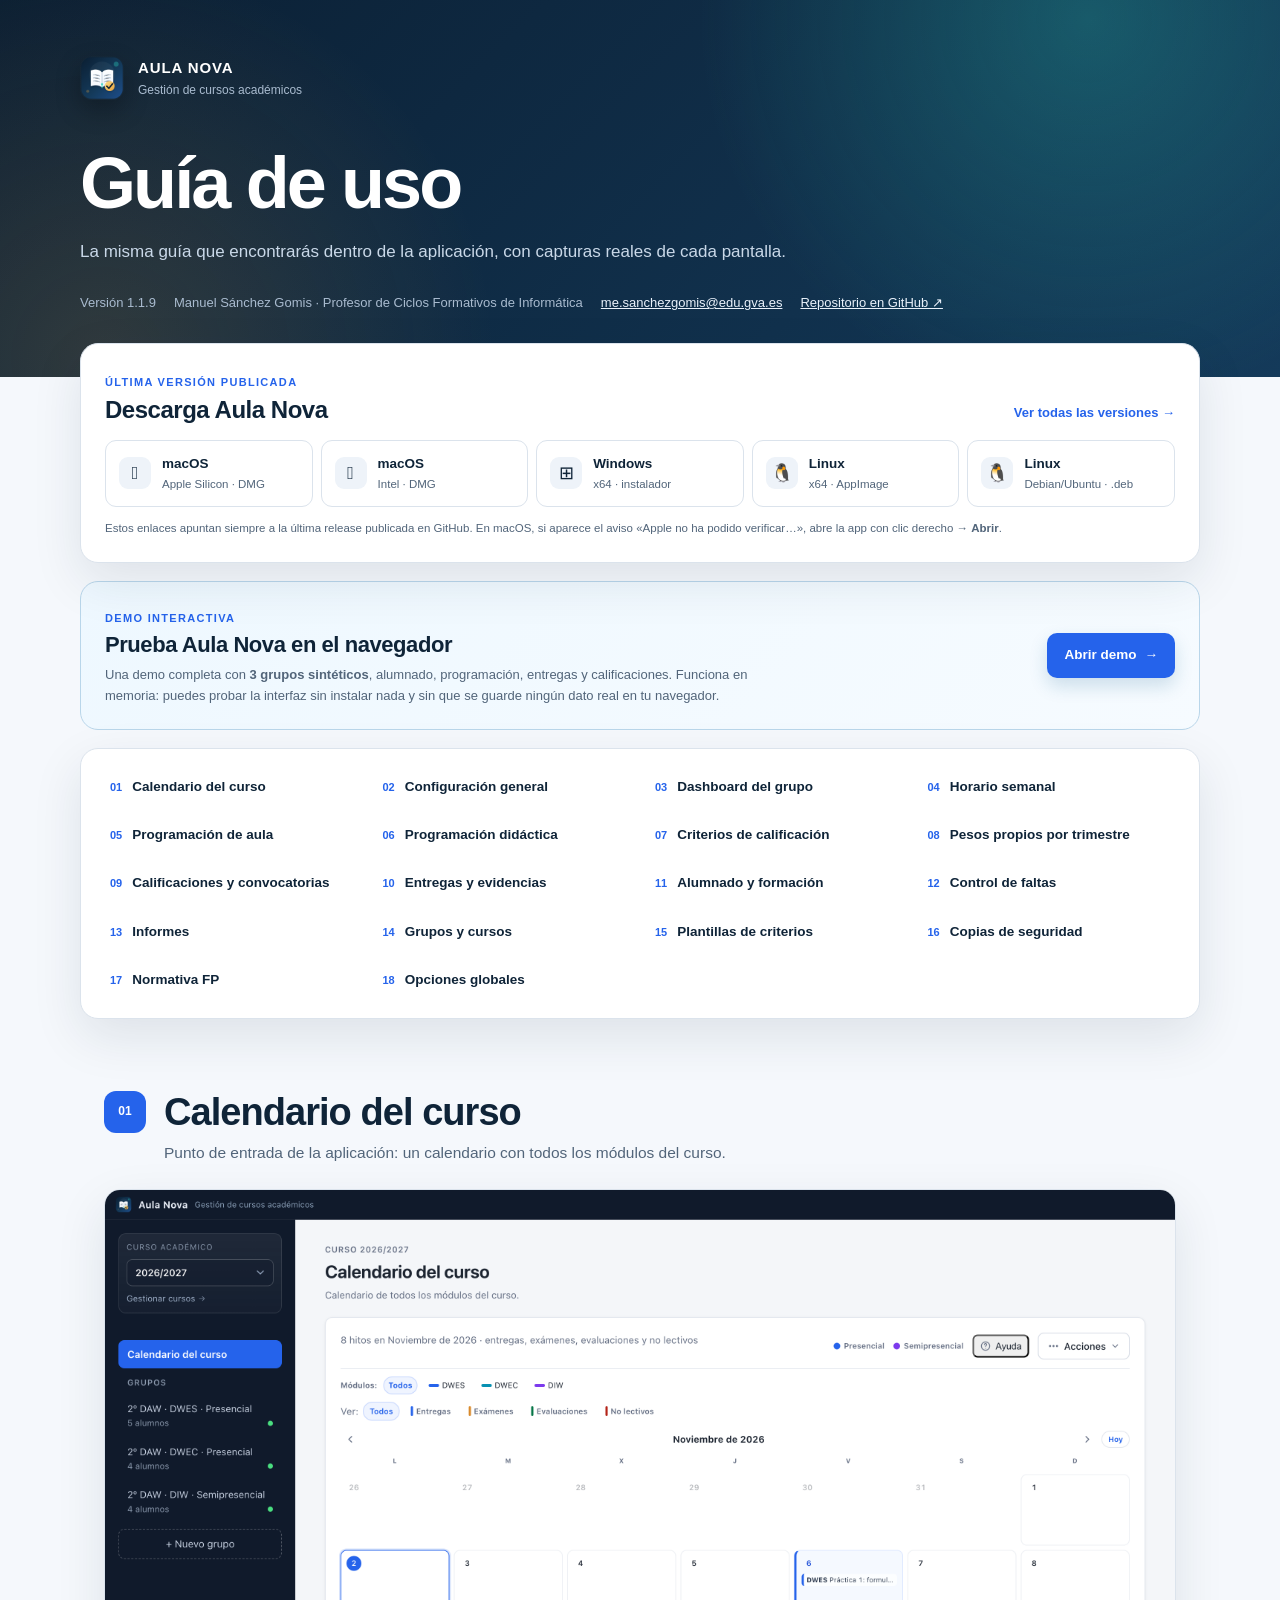
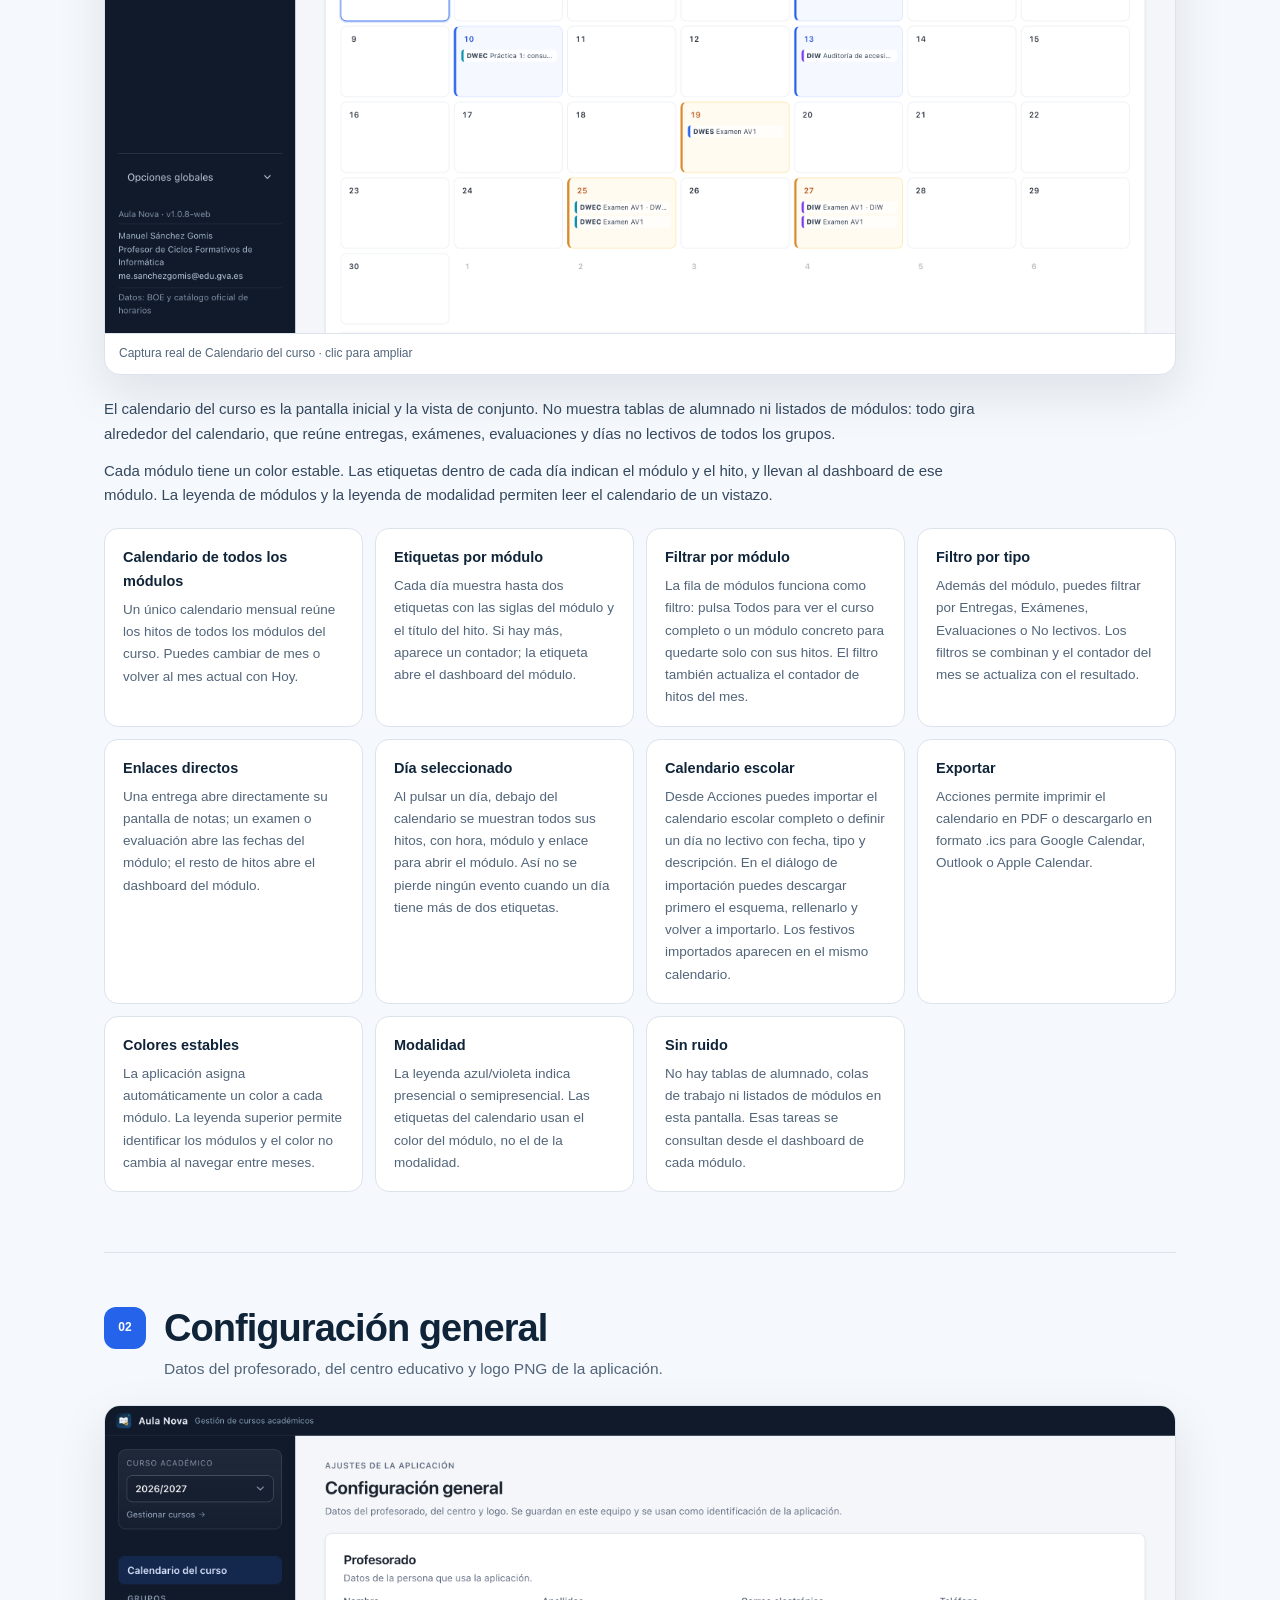
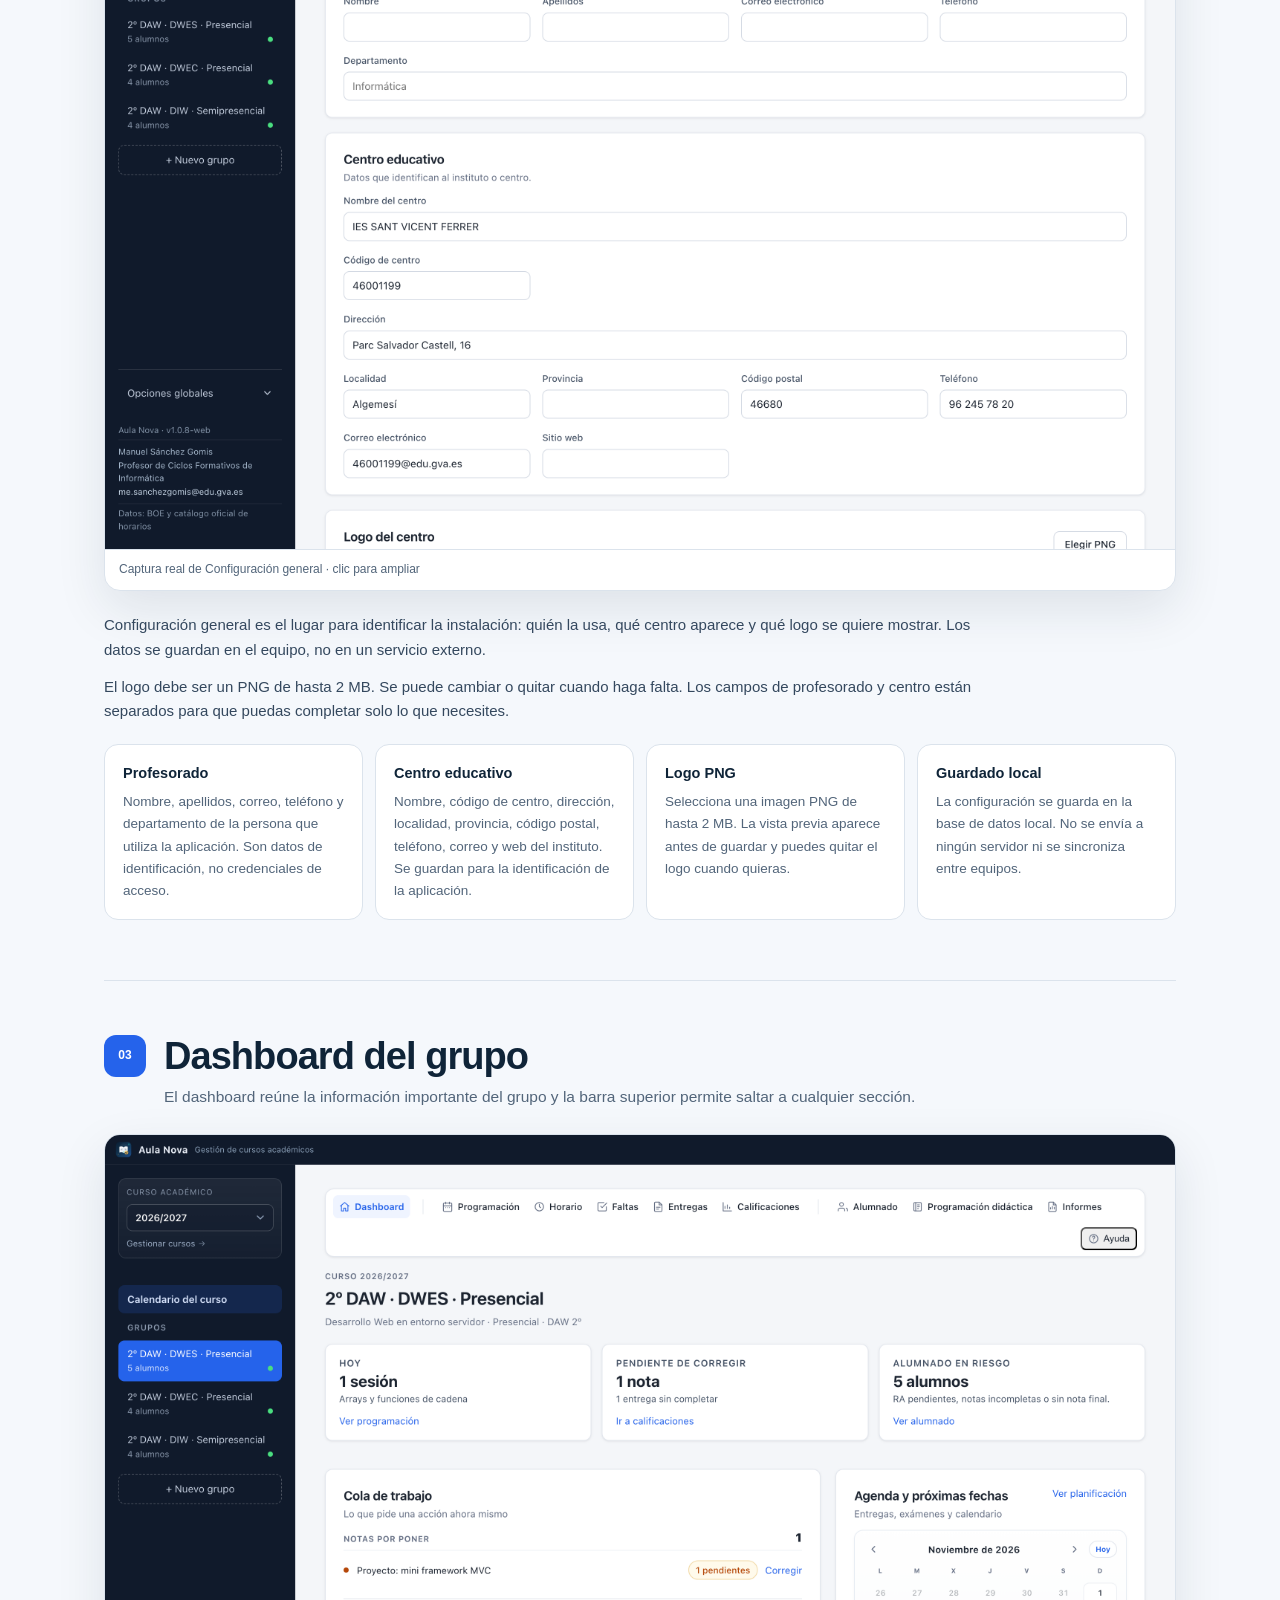
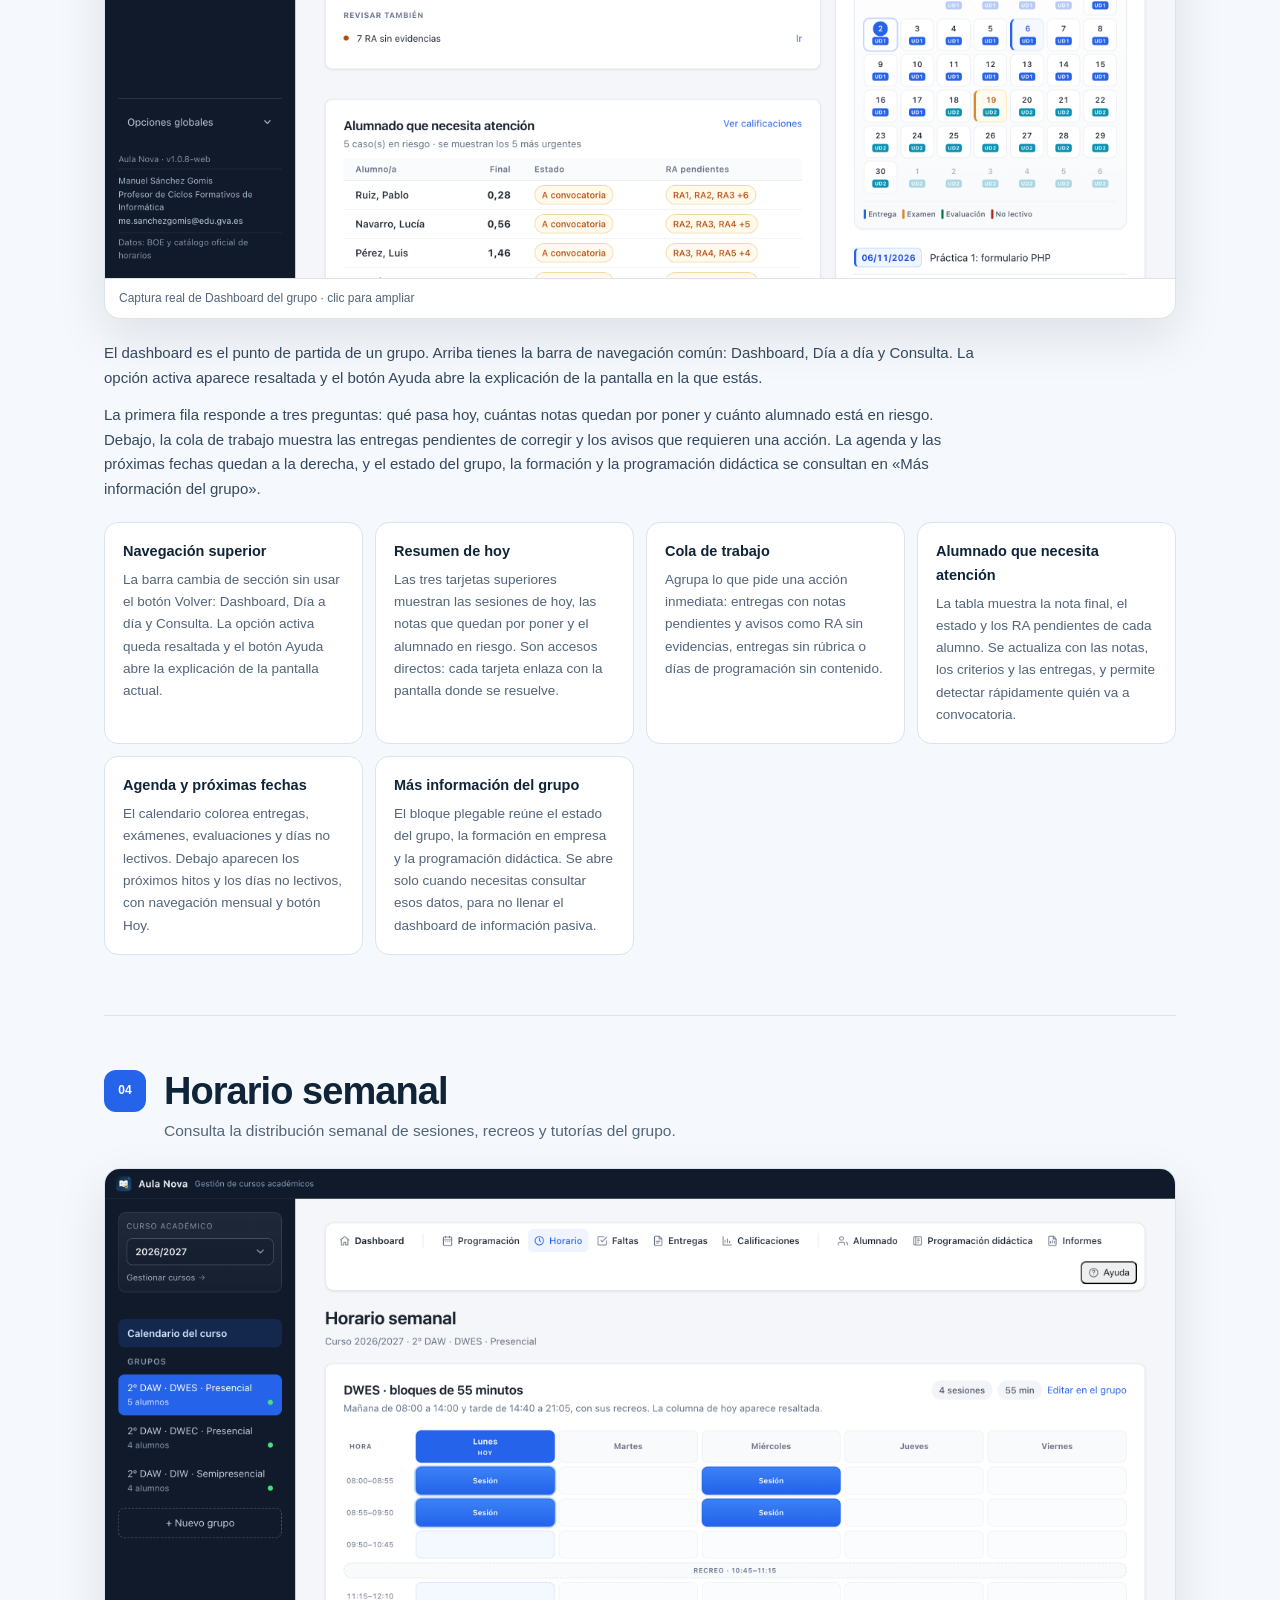
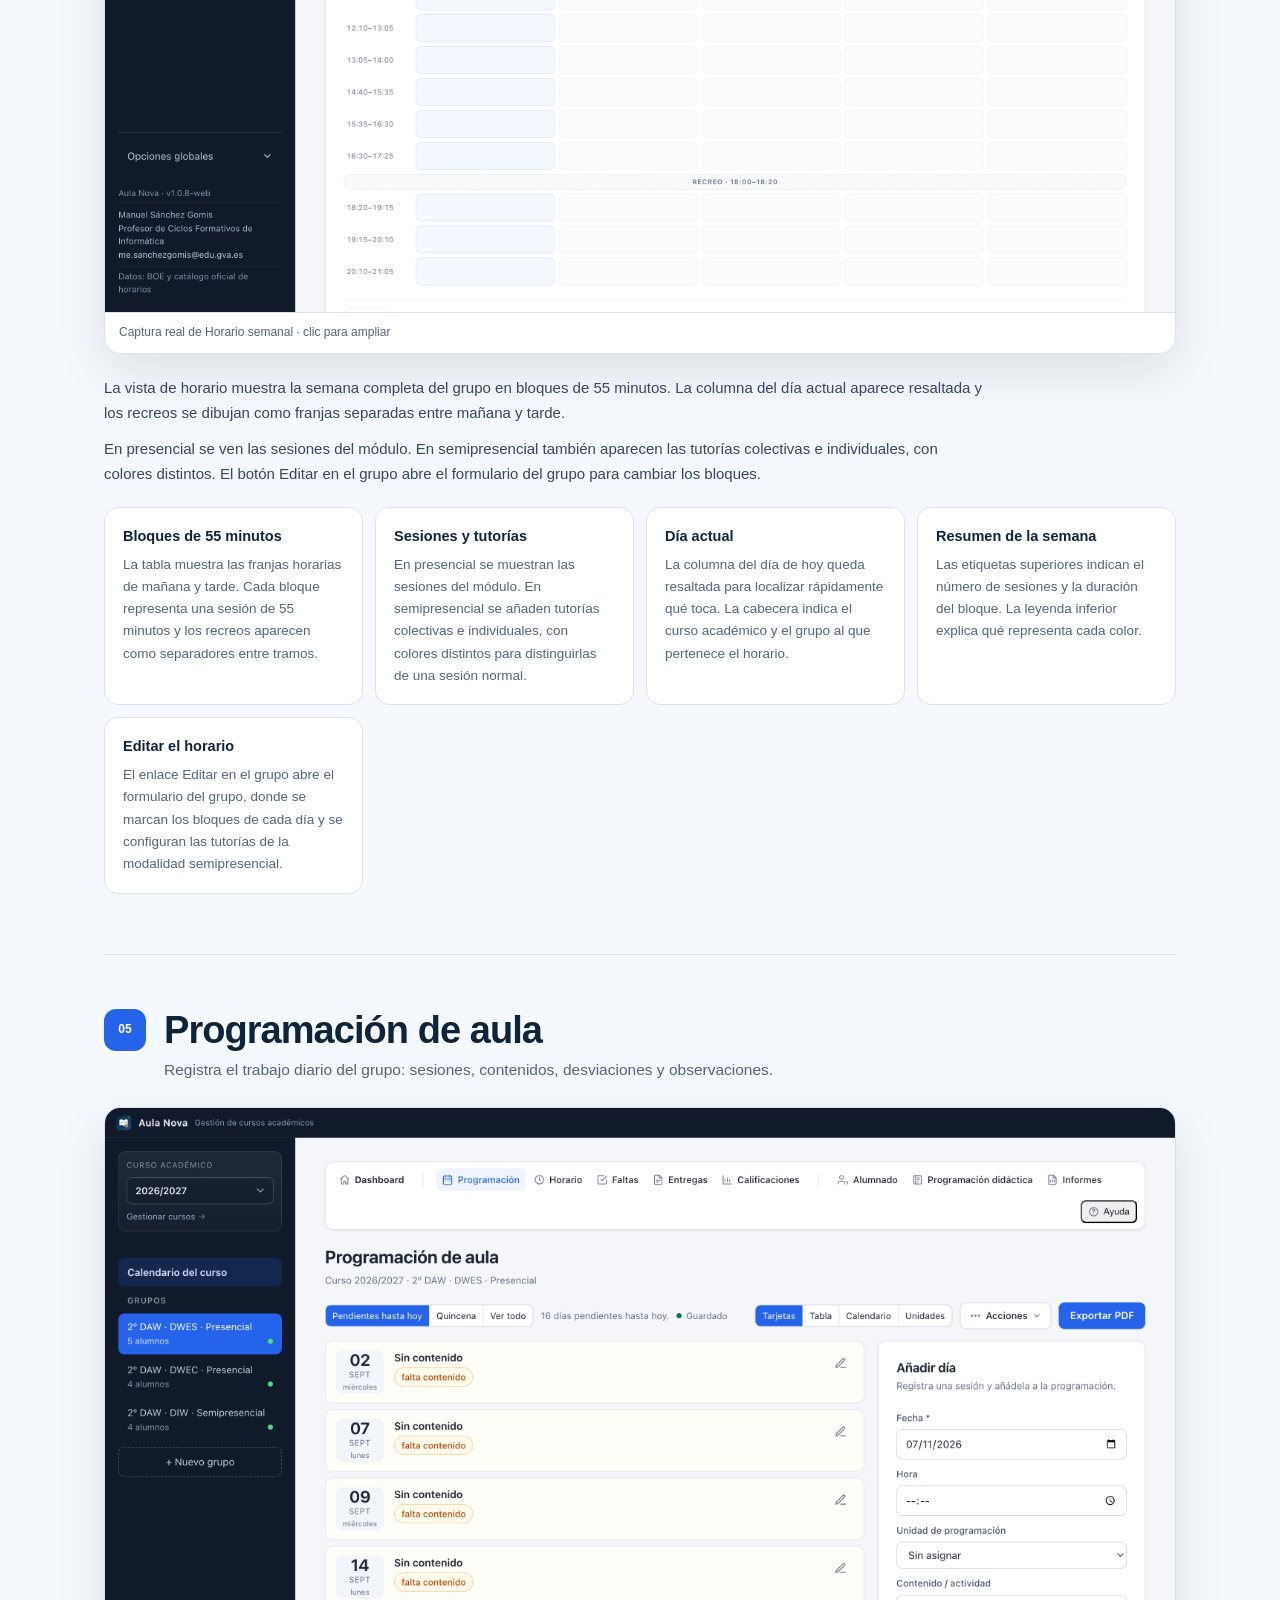
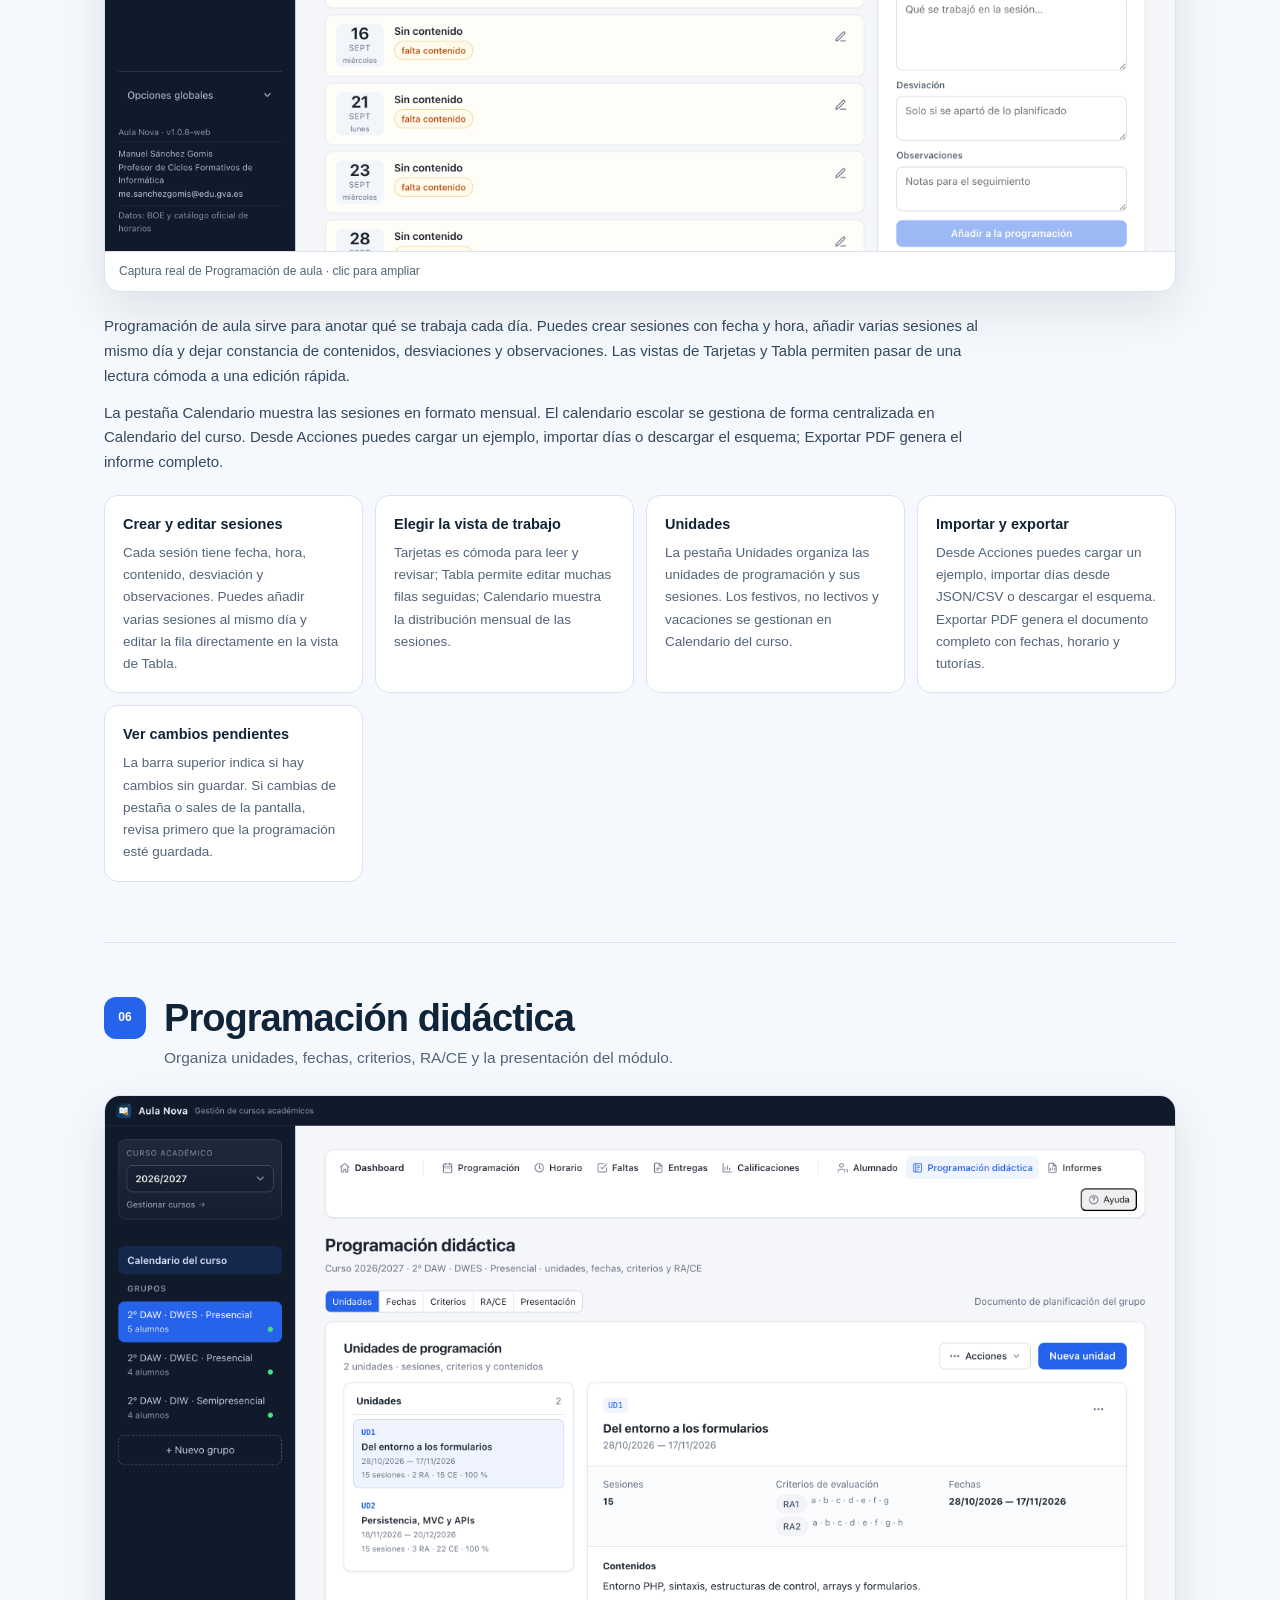
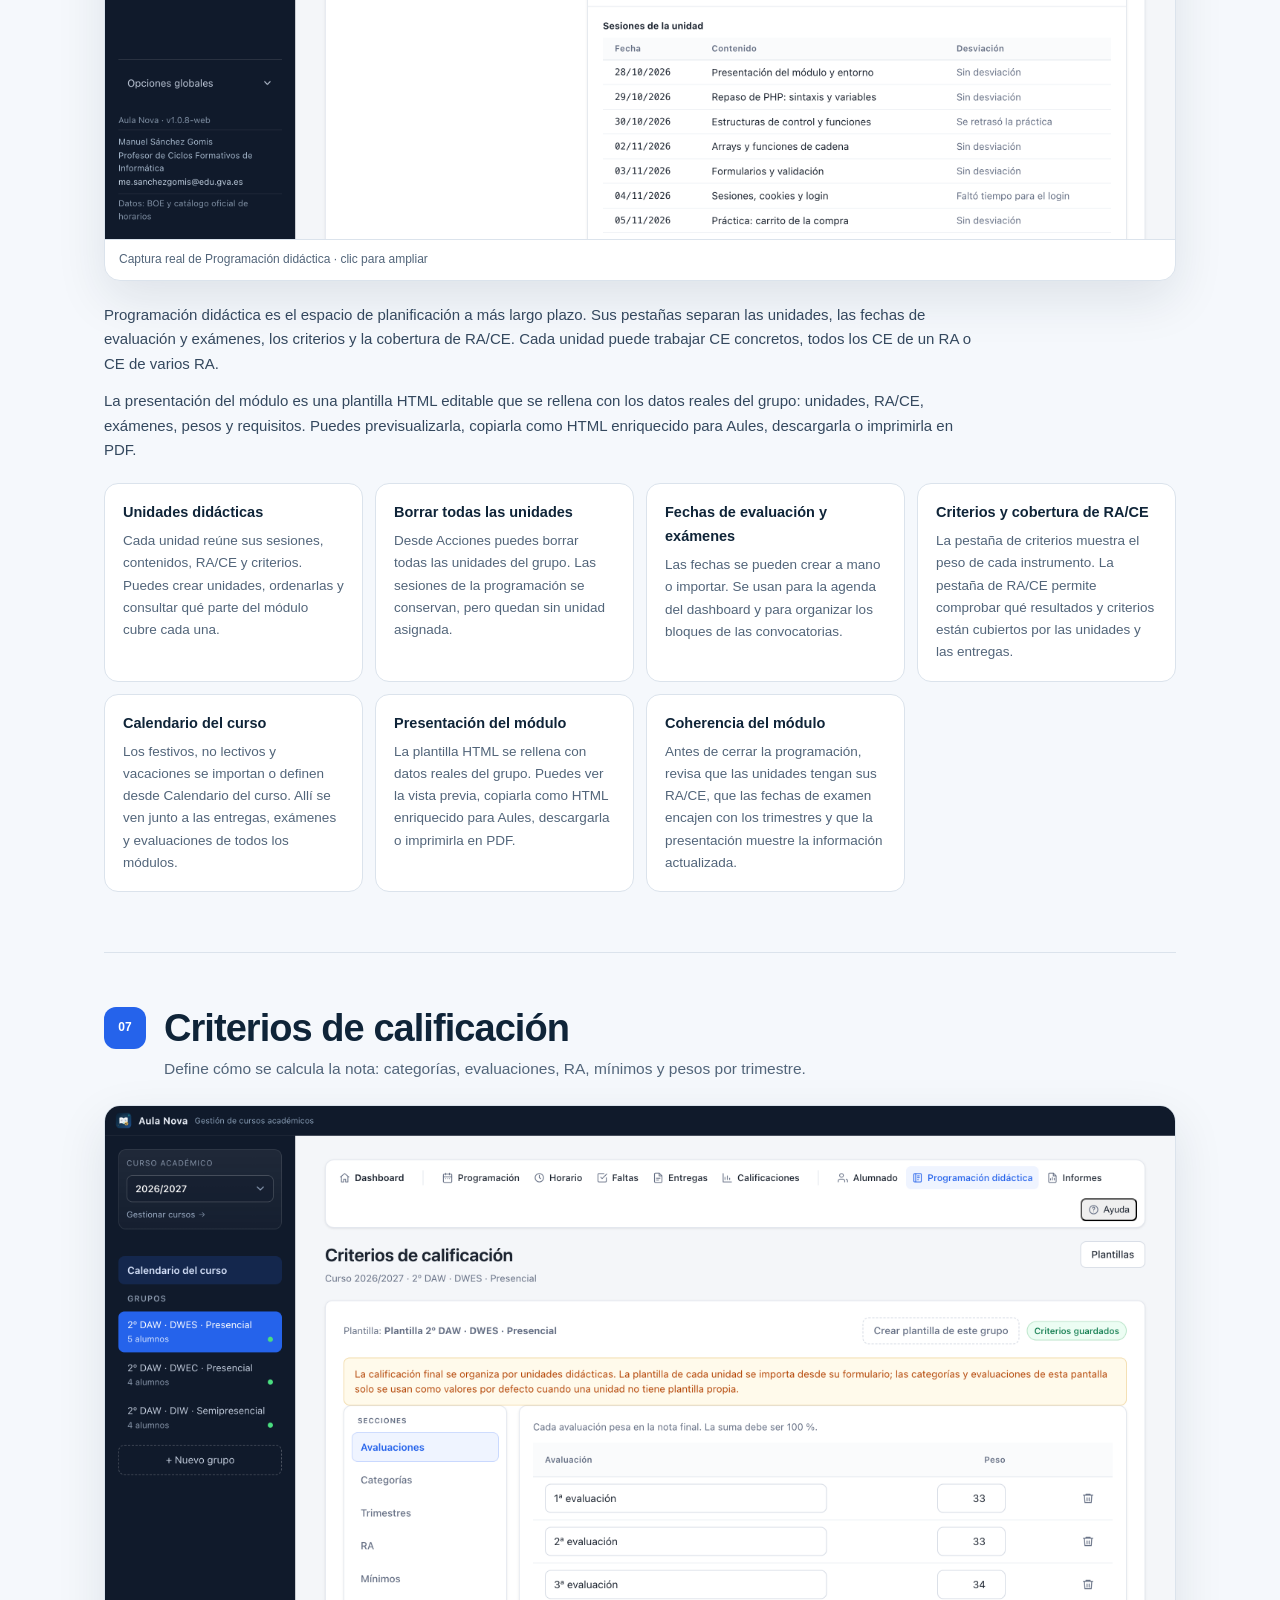
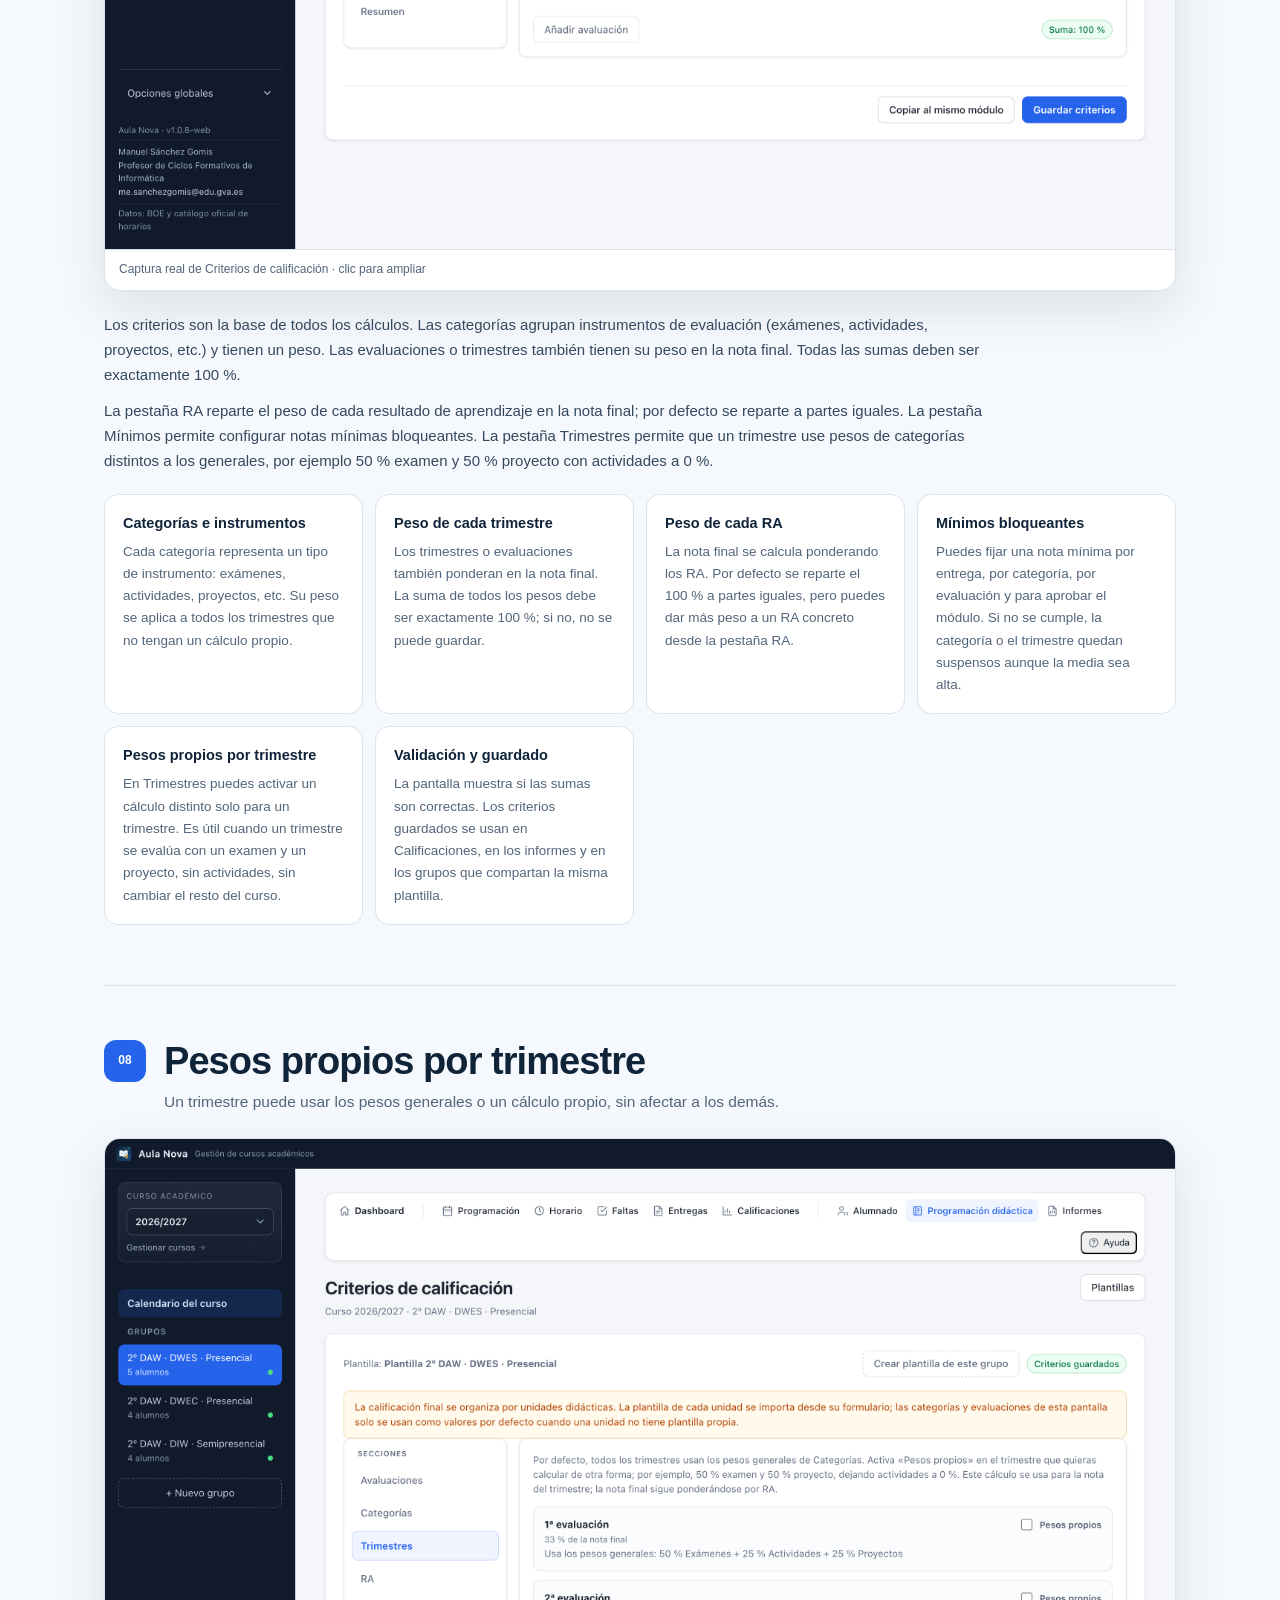
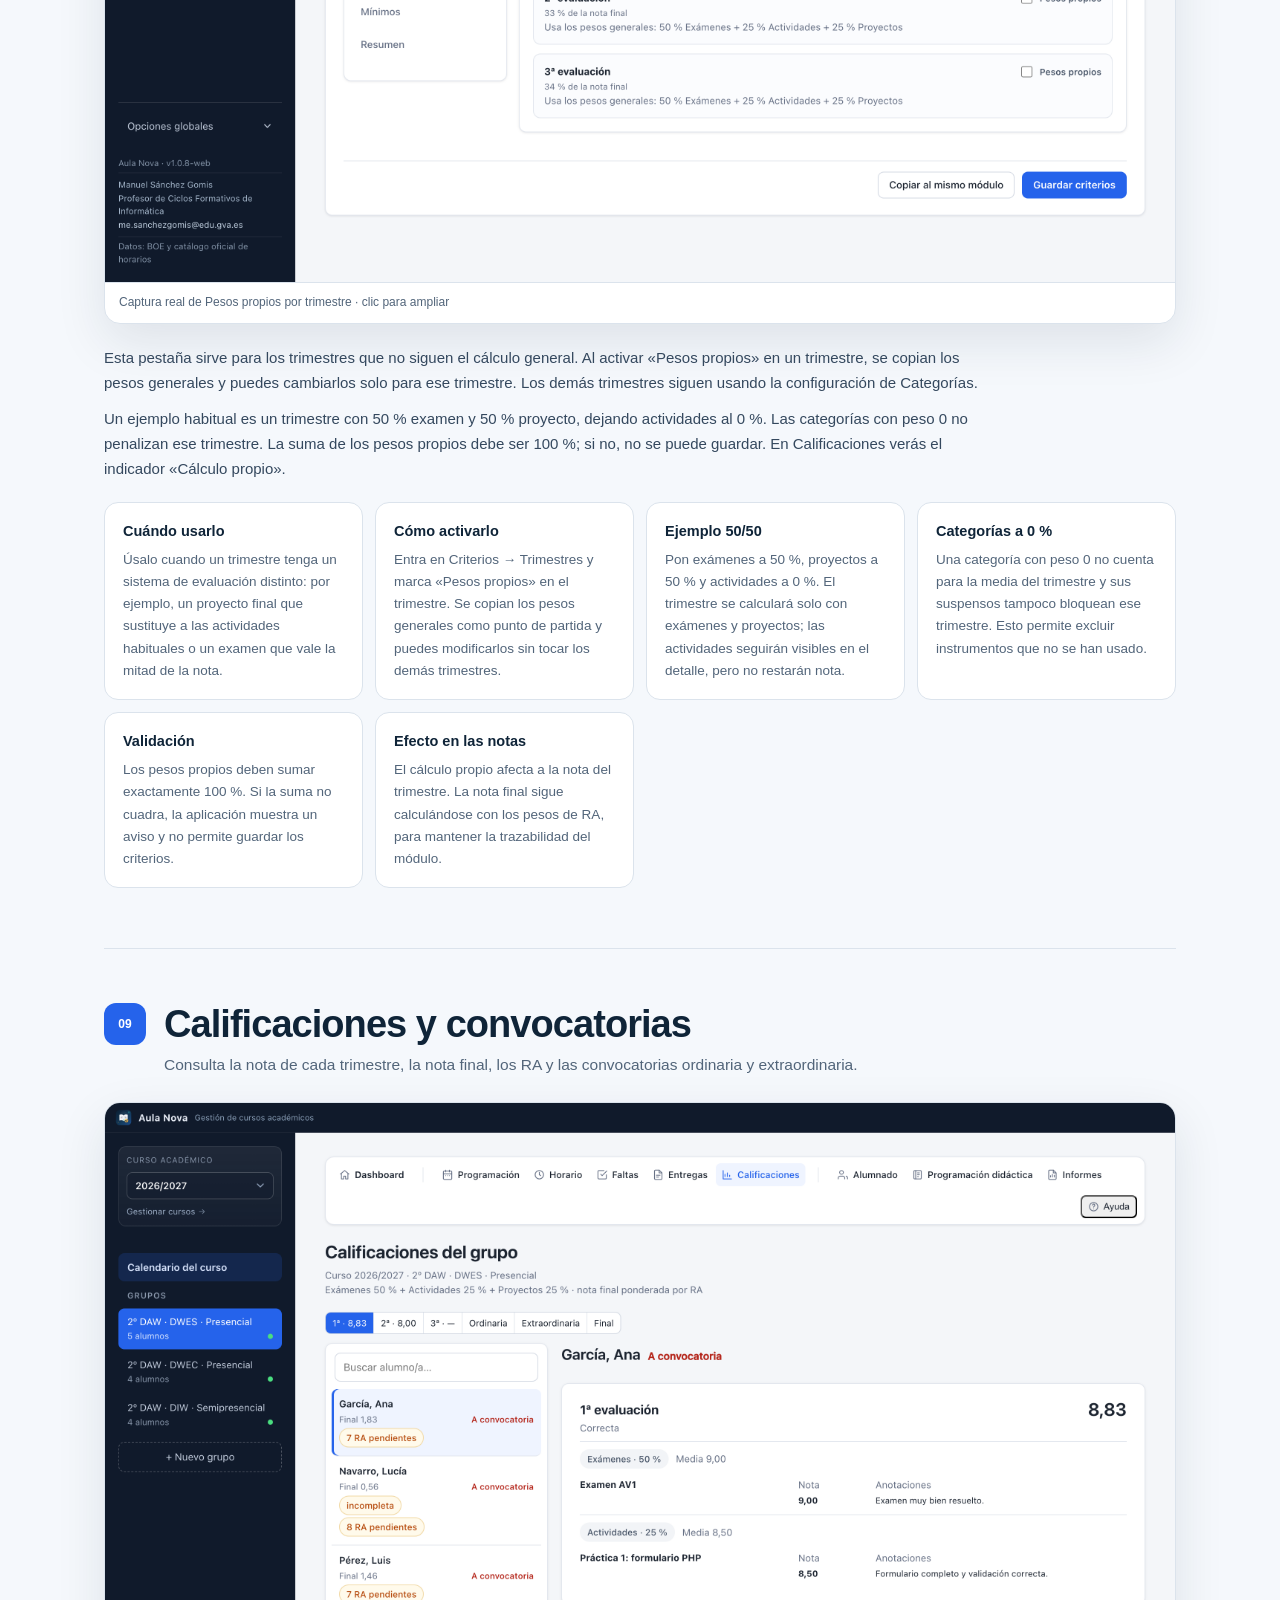
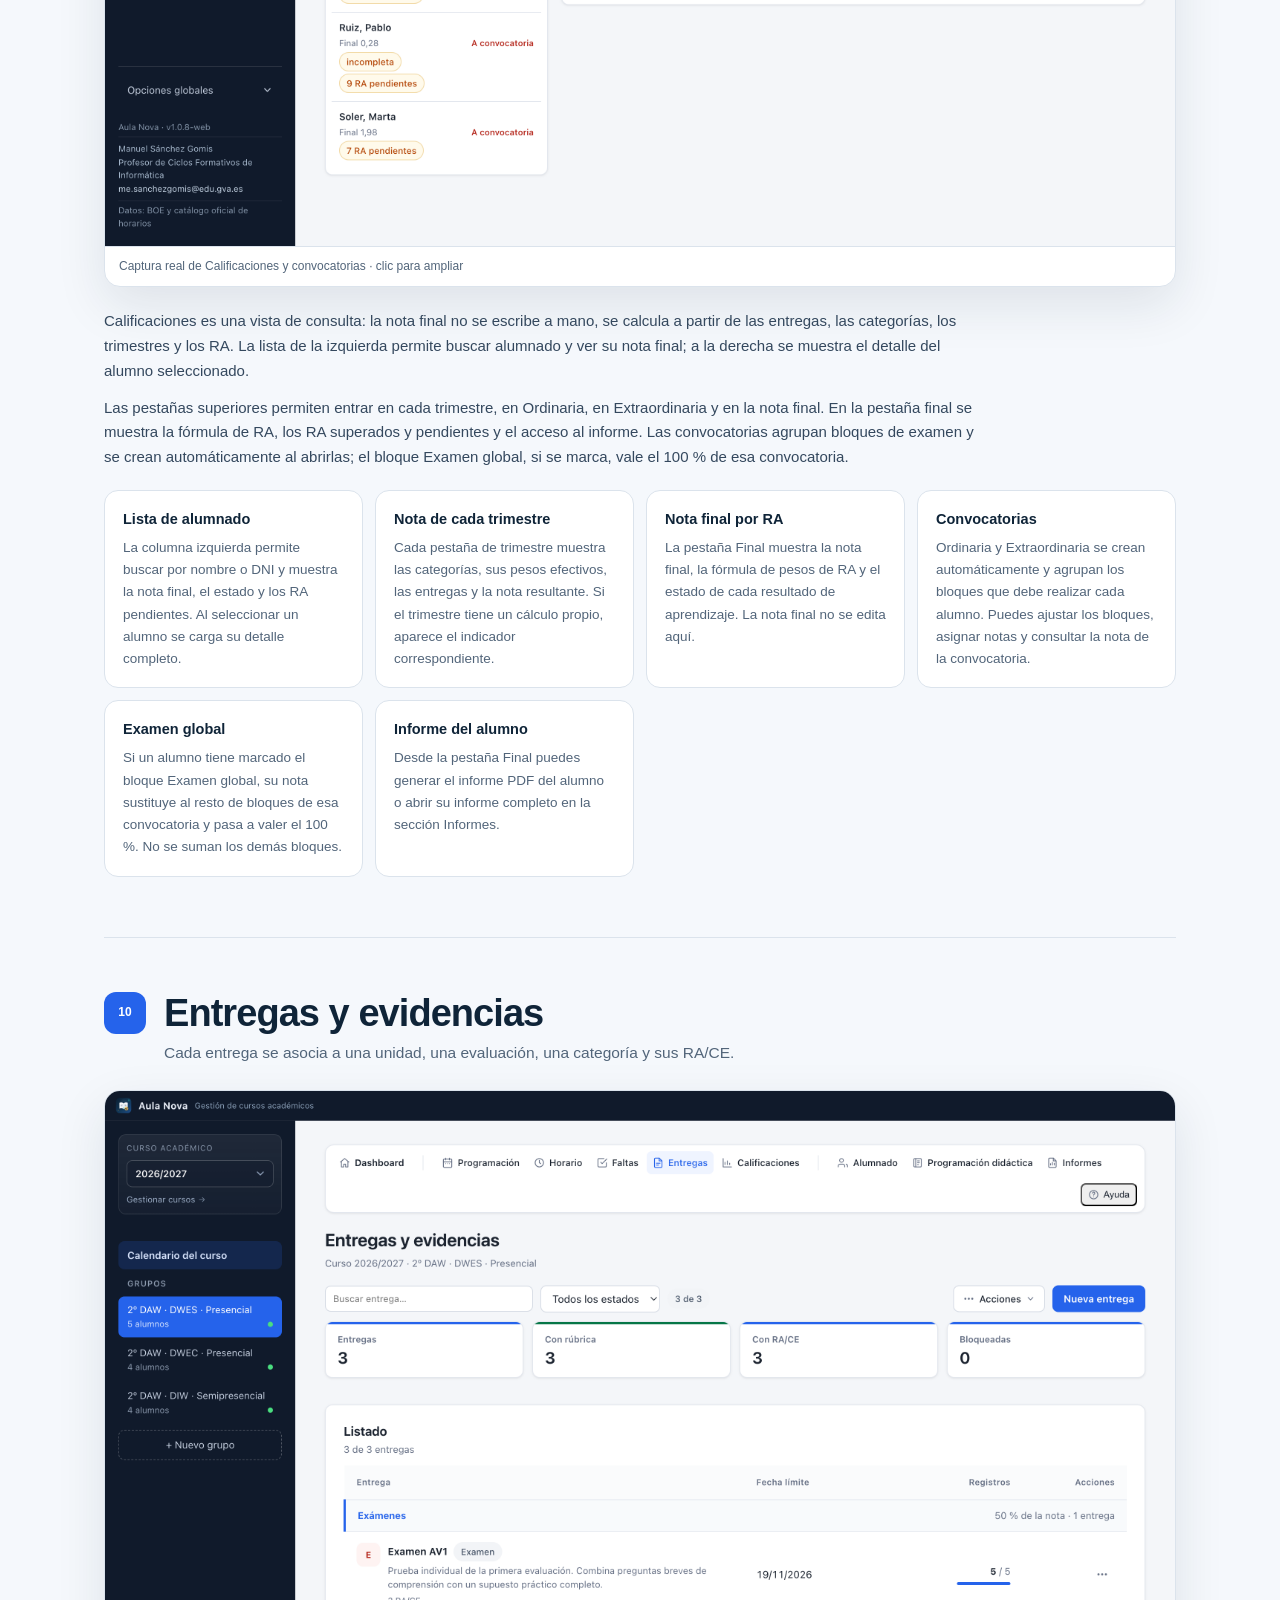
==== index.html @ 8cf844a9 "publicar web y demo de Aula Nova" ====
<!doctype html>
<html lang="es">
  <head>
    <meta charset="utf-8" />
    <meta name="viewport" content="width=device-width, initial-scale=1" />
    <meta name="description" content="Guía de uso de Aula Nova: gestión de cursos académicos, entregas y calificaciones de FP." />
    <title>Guía de uso · Aula Nova</title>
    <style>
      :root {
        --tinta: #0f2438;
        --tinta-suave: #52657a;
        --navy: #0b1f33;
        --navy-2: #143a5a;
        --acento: #2563eb;
        --acento-suave: #eef4ff;
        --borde: #dbe3ec;
        --fondo: #f5f8fc;
        --blanco: #ffffff;
        --dorado: #e8a33d;
        --sombra: 0 18px 50px rgba(15, 36, 56, 0.10);
      }
      * { box-sizing: border-box; }
      html { scroll-behavior: smooth; }
      body {
        margin: 0;
        background: var(--fondo);
        color: var(--tinta);
        font-family: -apple-system, BlinkMacSystemFont, "Segoe UI", Roboto, Helvetica, Arial, sans-serif;
        line-height: 1.65;
      }
      a { color: var(--acento); }
      .hero {
        background:
          radial-gradient(circle at 85% 5%, rgba(45, 212, 191, 0.25), transparent 34%),
          radial-gradient(circle at 8% 95%, rgba(232, 163, 61, 0.16), transparent 32%),
          linear-gradient(135deg, var(--navy), var(--navy-2));
        color: #fff;
        padding: 56px 24px 64px;
      }
      .hero__interior, .contenedor { width: min(1120px, 100%); margin: 0 auto; }
      .marca { display: flex; align-items: center; gap: 14px; margin-bottom: 46px; }
      .marca img { width: 44px; height: 44px; border-radius: 12px; box-shadow: 0 10px 24px rgba(0,0,0,.28); }
      .marca strong { display: block; font-size: 15px; letter-spacing: .06em; text-transform: uppercase; }
      .marca span { display: block; color: #a9bbcf; font-size: 12px; }
      .hero h1 { margin: 0; max-width: 760px; font-size: clamp(38px, 7vw, 72px); line-height: 1.02; letter-spacing: -.04em; }
      .hero p { max-width: 720px; margin: 18px 0 0; color: #c9d8e8; font-size: 17px; }
      .hero__meta { display: flex; flex-wrap: wrap; gap: 8px 18px; margin-top: 26px; color: #a9bbcf; font-size: 13px; }
      .hero__meta a { color: #eaf2fb; }
      .descargas {
        position: relative;
        width: min(1120px, calc(100% - 32px));
        margin: -34px auto 18px;
        padding: 24px;
        border: 1px solid var(--borde);
        border-radius: 18px;
        background: var(--blanco);
        box-shadow: var(--sombra);
      }
      .descargas__cabecera { display: flex; align-items: flex-end; justify-content: space-between; gap: 16px; flex-wrap: wrap; margin-bottom: 16px; }
      .descargas__etiqueta { color: var(--acento); font-size: 11px; font-weight: 700; letter-spacing: .12em; text-transform: uppercase; }
      .descargas h2 { margin: 2px 0 0; font-size: 24px; letter-spacing: -.02em; }
      .descargas__todas { color: var(--acento); font-size: 13px; font-weight: 600; text-decoration: none; }
      .descargas__todas:hover { text-decoration: underline; }
      .descargas__grid { display: grid; grid-template-columns: repeat(auto-fit, minmax(195px, 1fr)); gap: 8px; }
      .descarga { display: flex; align-items: center; gap: 11px; padding: 12px 13px; border: 1px solid var(--borde); border-radius: 11px; color: var(--tinta); text-decoration: none; transition: border-color .14s ease, background .14s ease; }
      .descarga:hover { border-color: var(--acento); background: var(--acento-suave); }
      .descarga__icono { display: grid; place-items: center; width: 32px; height: 32px; border-radius: 9px; background: #eef3f9; font-size: 18px; }
      .descarga strong { display: block; font-size: 13.5px; }
      .descarga small { display: block; color: var(--tinta-suave); font-size: 11.5px; }
      .descargas__nota { margin: 12px 0 0; color: var(--tinta-suave); font-size: 11.5px; }
      .demo {
        width: min(1120px, calc(100% - 32px));
        margin: 18px auto;
        padding: 22px 24px;
        border: 1px solid #b9d6ea;
        border-radius: 18px;
        background: linear-gradient(135deg, #eef8ff 0%, #f6fbff 100%);
        display: flex;
        align-items: center;
        justify-content: space-between;
        gap: 20px;
        flex-wrap: wrap;
      }
      .demo__etiqueta { color: var(--acento); font-size: 11px; font-weight: 700; letter-spacing: .12em; text-transform: uppercase; }
      .demo h2 { margin: 3px 0 6px; font-size: 22px; letter-spacing: -.02em; }
      .demo p { margin: 0; color: var(--tinta-suave); font-size: 13px; max-width: 680px; }
      .demo__boton {
        display: inline-flex;
        align-items: center;
        gap: 8px;
        padding: 11px 17px;
        border-radius: 10px;
        background: var(--acento);
        color: #fff;
        font-size: 13.5px;
        font-weight: 700;
        text-decoration: none;
        white-space: nowrap;
        box-shadow: 0 8px 18px rgba(16, 92, 140, .18);
      }
      .demo__boton:hover { background: #0b4d76; }
      .indice {
        margin: 0 auto 0;
        position: relative;
        width: min(1120px, calc(100% - 32px));
        padding: 18px;
        border: 1px solid var(--borde);
        border-radius: 18px;
        background: var(--blanco);
        box-shadow: var(--sombra);
        display: grid;
        grid-template-columns: repeat(auto-fit, minmax(230px, 1fr));
        gap: 8px;
      }
      .indice__enlace {
        display: flex;
        align-items: center;
        gap: 10px;
        padding: 9px 11px;
        border-radius: 10px;
        color: var(--tinta);
        text-decoration: none;
        font-size: 13.5px;
        font-weight: 550;
        transition: background .14s ease, color .14s ease;
      }
      .indice__enlace:hover { background: var(--acento-suave); color: var(--acento); }
      .indice__numero { color: var(--acento); font-size: 11px; font-weight: 700; font-variant-numeric: tabular-nums; }
      .contenedor { padding: 54px 24px 90px; }
      .seccion {
        padding: 54px 0 60px;
        border-top: 1px solid var(--borde);
        scroll-margin-top: 24px;
      }
      .seccion:first-of-type { border-top: 0; padding-top: 18px; }
      .seccion__cabecera { display: flex; gap: 18px; align-items: flex-start; margin-bottom: 24px; }
      .seccion__numero {
        flex: 0 0 auto;
        display: inline-grid;
        place-items: center;
        width: 42px; height: 42px;
        border-radius: 12px;
        background: var(--acento);
        color: #fff;
        font-size: 12px;
        font-weight: 700;
        font-variant-numeric: tabular-nums;
      }
      h2 { margin: 0; font-size: clamp(25px, 4vw, 38px); line-height: 1.12; letter-spacing: -.025em; }
      .seccion__resumen { margin: 6px 0 0; color: var(--tinta-suave); font-size: 15.5px; }
      .captura {
        display: block;
        overflow: hidden;
        border: 1px solid var(--borde);
        border-radius: 16px;
        background: #fff;
        box-shadow: var(--sombra);
        text-decoration: none;
      }
      .captura img { display: block; width: 100%; height: auto; }
      .captura__pie { display: block; padding: 10px 14px; border-top: 1px solid var(--borde); color: var(--tinta-suave); font-size: 12px; }
      .seccion__texto { max-width: 880px; margin-top: 22px; }
      .seccion__texto p { margin: 0 0 12px; color: #34485e; font-size: 15px; }
      .puntos { display: grid; grid-template-columns: repeat(auto-fit, minmax(250px, 1fr)); gap: 12px; margin-top: 20px; }
      .punto { padding: 17px 18px; border: 1px solid var(--borde); border-radius: 14px; background: #fff; }
      .punto h3 { margin: 0 0 5px; font-size: 14.5px; }
      .punto p { margin: 0; color: var(--tinta-suave); font-size: 13.5px; }
      .pie {
        padding: 34px 24px 50px;
        border-top: 1px solid var(--borde);
        background: #eef3f9;
        color: var(--tinta-suave);
        font-size: 13px;
      }
      .pie__interior { width: min(1120px, 100%); margin: 0 auto; display: flex; flex-wrap: wrap; justify-content: space-between; gap: 12px; }
      @media (max-width: 640px) {
        .hero { padding-top: 34px; }
        .marca { margin-bottom: 30px; }
        .seccion__cabecera { gap: 12px; }
        .seccion { padding: 40px 0 44px; }
      }
      @media print {
        .hero { background: #fff; color: var(--tinta); }
        .hero p, .hero__meta, .marca span { color: var(--tinta-suave); }
        .indice { box-shadow: none; }
        .captura { box-shadow: none; break-inside: avoid; }
        .seccion { break-inside: avoid; }
      }
    </style>
  </head>
  <body>
    <header class="hero">
      <div class="hero__interior">
        <div class="marca">
          <img src="guia/icon.png?v=1.0.0" alt="Aula Nova" />
          <div>
            <strong>Aula Nova</strong>
            <span>Gestión de cursos académicos</span>
          </div>
        </div>
        <h1>Guía de uso</h1>
        <p>La misma guía que encontrarás dentro de la aplicación, con capturas reales de cada pantalla.</p>
        <div class="hero__meta">
          <span>Versión 1.1.9</span>
          <span>Manuel Sánchez Gomis · Profesor de Ciclos Formativos de Informática</span>
          <a href="mailto:me.sanchezgomis@edu.gva.es">me.sanchezgomis@edu.gva.es</a>
          <a href="https://github.com/msanchez07/aula-nova-web" target="_blank" rel="noreferrer">
            Repositorio en GitHub ↗
          </a>
        </div>
      </div>
    </header>

    <section class="descargas" aria-label="Descargar la última versión">
      <div class="descargas__cabecera">
        <div>
          <span class="descargas__etiqueta">Última versión publicada</span>
          <h2>Descarga Aula Nova</h2>
        </div>
        <a class="descargas__todas" href="https://github.com/msanchez07/aula-nova-web/releases/latest">
          Ver todas las versiones →
        </a>
      </div>
      <div class="descargas__grid">
        <a class="descarga" href="https://github.com/msanchez07/aula-nova-web/releases/latest/download/AulaNova-mac-arm64.dmg">
          <span class="descarga__icono"></span>
          <span><strong>macOS</strong><small>Apple Silicon · DMG</small></span>
        </a>
        <a class="descarga" href="https://github.com/msanchez07/aula-nova-web/releases/latest/download/AulaNova-mac-x64.dmg">
          <span class="descarga__icono"></span>
          <span><strong>macOS</strong><small>Intel · DMG</small></span>
        </a>
        <a class="descarga" href="https://github.com/msanchez07/aula-nova-web/releases/latest/download/AulaNova-win-x64-setup.exe">
          <span class="descarga__icono">⊞</span>
          <span><strong>Windows</strong><small>x64 · instalador</small></span>
        </a>
        <a class="descarga" href="https://github.com/msanchez07/aula-nova-web/releases/latest/download/AulaNova-linux-x86_64.AppImage">
          <span class="descarga__icono">🐧</span>
          <span><strong>Linux</strong><small>x64 · AppImage</small></span>
        </a>
        <a class="descarga" href="https://github.com/msanchez07/aula-nova-web/releases/latest/download/aula-nova_amd64.deb">
          <span class="descarga__icono">🐧</span>
          <span><strong>Linux</strong><small>Debian/Ubuntu · .deb</small></span>
        </a>
      </div>
      <p class="descargas__nota">
        Estos enlaces apuntan siempre a la última release publicada en GitHub. En macOS, si aparece
        el aviso «Apple no ha podido verificar…», abre la app con clic derecho → <strong>Abrir</strong>.
      </p>
    </section>

    <section class="demo" aria-label="Demo interactiva">
      <div>
        <span class="demo__etiqueta">Demo interactiva</span>
        <h2>Prueba Aula Nova en el navegador</h2>
        <p>
          Una demo completa con <strong>3 grupos sintéticos</strong>, alumnado, programación,
          entregas y calificaciones. Funciona en memoria: puedes probar la interfaz sin instalar
          nada y sin que se guarde ningún dato real en tu navegador.
        </p>
      </div>
      <a class="demo__boton" href="https://msanchez07.github.io/aula-nova-web/demo">Abrir demo <span aria-hidden="true">→</span></a>
    </section>

    <nav class="indice" aria-label="Índice de la guía">
      
        <a class="indice__enlace" href="#calendario-curso">
          <span class="indice__numero">01</span>
          <span>Calendario del curso</span>
        </a>
        <a class="indice__enlace" href="#configuracion">
          <span class="indice__numero">02</span>
          <span>Configuración general</span>
        </a>
        <a class="indice__enlace" href="#dashboard">
          <span class="indice__numero">03</span>
          <span>Dashboard del grupo</span>
        </a>
        <a class="indice__enlace" href="#horario">
          <span class="indice__numero">04</span>
          <span>Horario semanal</span>
        </a>
        <a class="indice__enlace" href="#programacion">
          <span class="indice__numero">05</span>
          <span>Programación de aula</span>
        </a>
        <a class="indice__enlace" href="#programacion-didactica">
          <span class="indice__numero">06</span>
          <span>Programación didáctica</span>
        </a>
        <a class="indice__enlace" href="#criterios">
          <span class="indice__numero">07</span>
          <span>Criterios de calificación</span>
        </a>
        <a class="indice__enlace" href="#criterios-trimestres">
          <span class="indice__numero">08</span>
          <span>Pesos propios por trimestre</span>
        </a>
        <a class="indice__enlace" href="#calificaciones">
          <span class="indice__numero">09</span>
          <span>Calificaciones y convocatorias</span>
        </a>
        <a class="indice__enlace" href="#entregas">
          <span class="indice__numero">10</span>
          <span>Entregas y evidencias</span>
        </a>
        <a class="indice__enlace" href="#alumnado">
          <span class="indice__numero">11</span>
          <span>Alumnado y formación</span>
        </a>
        <a class="indice__enlace" href="#faltas">
          <span class="indice__numero">12</span>
          <span>Control de faltas</span>
        </a>
        <a class="indice__enlace" href="#informes">
          <span class="indice__numero">13</span>
          <span>Informes</span>
        </a>
        <a class="indice__enlace" href="#grupos">
          <span class="indice__numero">14</span>
          <span>Grupos y cursos</span>
        </a>
        <a class="indice__enlace" href="#plantillas">
          <span class="indice__numero">15</span>
          <span>Plantillas de criterios</span>
        </a>
        <a class="indice__enlace" href="#backups">
          <span class="indice__numero">16</span>
          <span>Copias de seguridad</span>
        </a>
        <a class="indice__enlace" href="#normativa">
          <span class="indice__numero">17</span>
          <span>Normativa FP</span>
        </a>
        <a class="indice__enlace" href="#global">
          <span class="indice__numero">18</span>
          <span>Opciones globales</span>
        </a>
    </nav>

    <main class="contenedor">
      
      <section class="seccion" id="calendario-curso">
        <div class="seccion__cabecera">
          <span class="seccion__numero">01</span>
          <div>
            <h2>Calendario del curso</h2>
            <p class="seccion__resumen">Punto de entrada de la aplicación: un calendario con todos los módulos del curso.</p>
          </div>
        </div>
        <a class="captura" href="guia/calendario-curso.png?v=1.0.0" target="_blank" rel="noreferrer">
          <img src="guia/calendario-curso.png?v=1.0.0" alt="Captura de Calendario del curso" loading="lazy" />
          <span class="captura__pie">Captura real de Calendario del curso · clic para ampliar</span>
        </a>
        <div class="seccion__texto">
          <p>El calendario del curso es la pantalla inicial y la vista de conjunto. No muestra tablas de alumnado ni listados de módulos: todo gira alrededor del calendario, que reúne entregas, exámenes, evaluaciones y días no lectivos de todos los grupos.</p><p>Cada módulo tiene un color estable. Las etiquetas dentro de cada día indican el módulo y el hito, y llevan al dashboard de ese módulo. La leyenda de módulos y la leyenda de modalidad permiten leer el calendario de un vistazo.</p>
        </div>
        <div class="puntos">
          
            <article class="punto">
              <h3>Calendario de todos los módulos</h3>
              <p>Un único calendario mensual reúne los hitos de todos los módulos del curso. Puedes cambiar de mes o volver al mes actual con Hoy.</p>
            </article>
            <article class="punto">
              <h3>Etiquetas por módulo</h3>
              <p>Cada día muestra hasta dos etiquetas con las siglas del módulo y el título del hito. Si hay más, aparece un contador; la etiqueta abre el dashboard del módulo.</p>
            </article>
            <article class="punto">
              <h3>Filtrar por módulo</h3>
              <p>La fila de módulos funciona como filtro: pulsa Todos para ver el curso completo o un módulo concreto para quedarte solo con sus hitos. El filtro también actualiza el contador de hitos del mes.</p>
            </article>
            <article class="punto">
              <h3>Filtro por tipo</h3>
              <p>Además del módulo, puedes filtrar por Entregas, Exámenes, Evaluaciones o No lectivos. Los filtros se combinan y el contador del mes se actualiza con el resultado.</p>
            </article>
            <article class="punto">
              <h3>Enlaces directos</h3>
              <p>Una entrega abre directamente su pantalla de notas; un examen o evaluación abre las fechas del módulo; el resto de hitos abre el dashboard del módulo.</p>
            </article>
            <article class="punto">
              <h3>Día seleccionado</h3>
              <p>Al pulsar un día, debajo del calendario se muestran todos sus hitos, con hora, módulo y enlace para abrir el módulo. Así no se pierde ningún evento cuando un día tiene más de dos etiquetas.</p>
            </article>
            <article class="punto">
              <h3>Calendario escolar</h3>
              <p>Desde Acciones puedes importar el calendario escolar completo o definir un día no lectivo con fecha, tipo y descripción. En el diálogo de importación puedes descargar primero el esquema, rellenarlo y volver a importarlo. Los festivos importados aparecen en el mismo calendario.</p>
            </article>
            <article class="punto">
              <h3>Exportar</h3>
              <p>Acciones permite imprimir el calendario en PDF o descargarlo en formato .ics para Google Calendar, Outlook o Apple Calendar.</p>
            </article>
            <article class="punto">
              <h3>Colores estables</h3>
              <p>La aplicación asigna automáticamente un color a cada módulo. La leyenda superior permite identificar los módulos y el color no cambia al navegar entre meses.</p>
            </article>
            <article class="punto">
              <h3>Modalidad</h3>
              <p>La leyenda azul/violeta indica presencial o semipresencial. Las etiquetas del calendario usan el color del módulo, no el de la modalidad.</p>
            </article>
            <article class="punto">
              <h3>Sin ruido</h3>
              <p>No hay tablas de alumnado, colas de trabajo ni listados de módulos en esta pantalla. Esas tareas se consultan desde el dashboard de cada módulo.</p>
            </article>
        </div>
      </section>
      <section class="seccion" id="configuracion">
        <div class="seccion__cabecera">
          <span class="seccion__numero">02</span>
          <div>
            <h2>Configuración general</h2>
            <p class="seccion__resumen">Datos del profesorado, del centro educativo y logo PNG de la aplicación.</p>
          </div>
        </div>
        <a class="captura" href="guia/configuracion.png?v=1.0.0" target="_blank" rel="noreferrer">
          <img src="guia/configuracion.png?v=1.0.0" alt="Captura de Configuración general" loading="lazy" />
          <span class="captura__pie">Captura real de Configuración general · clic para ampliar</span>
        </a>
        <div class="seccion__texto">
          <p>Configuración general es el lugar para identificar la instalación: quién la usa, qué centro aparece y qué logo se quiere mostrar. Los datos se guardan en el equipo, no en un servicio externo.</p><p>El logo debe ser un PNG de hasta 2 MB. Se puede cambiar o quitar cuando haga falta. Los campos de profesorado y centro están separados para que puedas completar solo lo que necesites.</p>
        </div>
        <div class="puntos">
          
            <article class="punto">
              <h3>Profesorado</h3>
              <p>Nombre, apellidos, correo, teléfono y departamento de la persona que utiliza la aplicación. Son datos de identificación, no credenciales de acceso.</p>
            </article>
            <article class="punto">
              <h3>Centro educativo</h3>
              <p>Nombre, código de centro, dirección, localidad, provincia, código postal, teléfono, correo y web del instituto. Se guardan para la identificación de la aplicación.</p>
            </article>
            <article class="punto">
              <h3>Logo PNG</h3>
              <p>Selecciona una imagen PNG de hasta 2 MB. La vista previa aparece antes de guardar y puedes quitar el logo cuando quieras.</p>
            </article>
            <article class="punto">
              <h3>Guardado local</h3>
              <p>La configuración se guarda en la base de datos local. No se envía a ningún servidor ni se sincroniza entre equipos.</p>
            </article>
        </div>
      </section>
      <section class="seccion" id="dashboard">
        <div class="seccion__cabecera">
          <span class="seccion__numero">03</span>
          <div>
            <h2>Dashboard del grupo</h2>
            <p class="seccion__resumen">El dashboard reúne la información importante del grupo y la barra superior permite saltar a cualquier sección.</p>
          </div>
        </div>
        <a class="captura" href="guia/dashboard.png?v=1.0.0" target="_blank" rel="noreferrer">
          <img src="guia/dashboard.png?v=1.0.0" alt="Captura de Dashboard del grupo" loading="lazy" />
          <span class="captura__pie">Captura real de Dashboard del grupo · clic para ampliar</span>
        </a>
        <div class="seccion__texto">
          <p>El dashboard es el punto de partida de un grupo. Arriba tienes la barra de navegación común: Dashboard, Día a día y Consulta. La opción activa aparece resaltada y el botón Ayuda abre la explicación de la pantalla en la que estás.</p><p>La primera fila responde a tres preguntas: qué pasa hoy, cuántas notas quedan por poner y cuánto alumnado está en riesgo. Debajo, la cola de trabajo muestra las entregas pendientes de corregir y los avisos que requieren una acción. La agenda y las próximas fechas quedan a la derecha, y el estado del grupo, la formación y la programación didáctica se consultan en «Más información del grupo».</p>
        </div>
        <div class="puntos">
          
            <article class="punto">
              <h3>Navegación superior</h3>
              <p>La barra cambia de sección sin usar el botón Volver: Dashboard, Día a día y Consulta. La opción activa queda resaltada y el botón Ayuda abre la explicación de la pantalla actual.</p>
            </article>
            <article class="punto">
              <h3>Resumen de hoy</h3>
              <p>Las tres tarjetas superiores muestran las sesiones de hoy, las notas que quedan por poner y el alumnado en riesgo. Son accesos directos: cada tarjeta enlaza con la pantalla donde se resuelve.</p>
            </article>
            <article class="punto">
              <h3>Cola de trabajo</h3>
              <p>Agrupa lo que pide una acción inmediata: entregas con notas pendientes y avisos como RA sin evidencias, entregas sin rúbrica o días de programación sin contenido.</p>
            </article>
            <article class="punto">
              <h3>Alumnado que necesita atención</h3>
              <p>La tabla muestra la nota final, el estado y los RA pendientes de cada alumno. Se actualiza con las notas, los criterios y las entregas, y permite detectar rápidamente quién va a convocatoria.</p>
            </article>
            <article class="punto">
              <h3>Agenda y próximas fechas</h3>
              <p>El calendario colorea entregas, exámenes, evaluaciones y días no lectivos. Debajo aparecen los próximos hitos y los días no lectivos, con navegación mensual y botón Hoy.</p>
            </article>
            <article class="punto">
              <h3>Más información del grupo</h3>
              <p>El bloque plegable reúne el estado del grupo, la formación en empresa y la programación didáctica. Se abre solo cuando necesitas consultar esos datos, para no llenar el dashboard de información pasiva.</p>
            </article>
        </div>
      </section>
      <section class="seccion" id="horario">
        <div class="seccion__cabecera">
          <span class="seccion__numero">04</span>
          <div>
            <h2>Horario semanal</h2>
            <p class="seccion__resumen">Consulta la distribución semanal de sesiones, recreos y tutorías del grupo.</p>
          </div>
        </div>
        <a class="captura" href="guia/horario.png?v=1.0.0" target="_blank" rel="noreferrer">
          <img src="guia/horario.png?v=1.0.0" alt="Captura de Horario semanal" loading="lazy" />
          <span class="captura__pie">Captura real de Horario semanal · clic para ampliar</span>
        </a>
        <div class="seccion__texto">
          <p>La vista de horario muestra la semana completa del grupo en bloques de 55 minutos. La columna del día actual aparece resaltada y los recreos se dibujan como franjas separadas entre mañana y tarde.</p><p>En presencial se ven las sesiones del módulo. En semipresencial también aparecen las tutorías colectivas e individuales, con colores distintos. El botón Editar en el grupo abre el formulario del grupo para cambiar los bloques.</p>
        </div>
        <div class="puntos">
          
            <article class="punto">
              <h3>Bloques de 55 minutos</h3>
              <p>La tabla muestra las franjas horarias de mañana y tarde. Cada bloque representa una sesión de 55 minutos y los recreos aparecen como separadores entre tramos.</p>
            </article>
            <article class="punto">
              <h3>Sesiones y tutorías</h3>
              <p>En presencial se muestran las sesiones del módulo. En semipresencial se añaden tutorías colectivas e individuales, con colores distintos para distinguirlas de una sesión normal.</p>
            </article>
            <article class="punto">
              <h3>Día actual</h3>
              <p>La columna del día de hoy queda resaltada para localizar rápidamente qué toca. La cabecera indica el curso académico y el grupo al que pertenece el horario.</p>
            </article>
            <article class="punto">
              <h3>Resumen de la semana</h3>
              <p>Las etiquetas superiores indican el número de sesiones y la duración del bloque. La leyenda inferior explica qué representa cada color.</p>
            </article>
            <article class="punto">
              <h3>Editar el horario</h3>
              <p>El enlace Editar en el grupo abre el formulario del grupo, donde se marcan los bloques de cada día y se configuran las tutorías de la modalidad semipresencial.</p>
            </article>
        </div>
      </section>
      <section class="seccion" id="programacion">
        <div class="seccion__cabecera">
          <span class="seccion__numero">05</span>
          <div>
            <h2>Programación de aula</h2>
            <p class="seccion__resumen">Registra el trabajo diario del grupo: sesiones, contenidos, desviaciones y observaciones.</p>
          </div>
        </div>
        <a class="captura" href="guia/programacion.png?v=1.0.0" target="_blank" rel="noreferrer">
          <img src="guia/programacion.png?v=1.0.0" alt="Captura de Programación de aula" loading="lazy" />
          <span class="captura__pie">Captura real de Programación de aula · clic para ampliar</span>
        </a>
        <div class="seccion__texto">
          <p>Programación de aula sirve para anotar qué se trabaja cada día. Puedes crear sesiones con fecha y hora, añadir varias sesiones al mismo día y dejar constancia de contenidos, desviaciones y observaciones. Las vistas de Tarjetas y Tabla permiten pasar de una lectura cómoda a una edición rápida.</p><p>La pestaña Calendario muestra las sesiones en formato mensual. El calendario escolar se gestiona de forma centralizada en Calendario del curso. Desde Acciones puedes cargar un ejemplo, importar días o descargar el esquema; Exportar PDF genera el informe completo.</p>
        </div>
        <div class="puntos">
          
            <article class="punto">
              <h3>Crear y editar sesiones</h3>
              <p>Cada sesión tiene fecha, hora, contenido, desviación y observaciones. Puedes añadir varias sesiones al mismo día y editar la fila directamente en la vista de Tabla.</p>
            </article>
            <article class="punto">
              <h3>Elegir la vista de trabajo</h3>
              <p>Tarjetas es cómoda para leer y revisar; Tabla permite editar muchas filas seguidas; Calendario muestra la distribución mensual de las sesiones.</p>
            </article>
            <article class="punto">
              <h3>Unidades</h3>
              <p>La pestaña Unidades organiza las unidades de programación y sus sesiones. Los festivos, no lectivos y vacaciones se gestionan en Calendario del curso.</p>
            </article>
            <article class="punto">
              <h3>Importar y exportar</h3>
              <p>Desde Acciones puedes cargar un ejemplo, importar días desde JSON/CSV o descargar el esquema. Exportar PDF genera el documento completo con fechas, horario y tutorías.</p>
            </article>
            <article class="punto">
              <h3>Ver cambios pendientes</h3>
              <p>La barra superior indica si hay cambios sin guardar. Si cambias de pestaña o sales de la pantalla, revisa primero que la programación esté guardada.</p>
            </article>
        </div>
      </section>
      <section class="seccion" id="programacion-didactica">
        <div class="seccion__cabecera">
          <span class="seccion__numero">06</span>
          <div>
            <h2>Programación didáctica</h2>
            <p class="seccion__resumen">Organiza unidades, fechas, criterios, RA/CE y la presentación del módulo.</p>
          </div>
        </div>
        <a class="captura" href="guia/programacion-didactica.png?v=1.0.0" target="_blank" rel="noreferrer">
          <img src="guia/programacion-didactica.png?v=1.0.0" alt="Captura de Programación didáctica" loading="lazy" />
          <span class="captura__pie">Captura real de Programación didáctica · clic para ampliar</span>
        </a>
        <div class="seccion__texto">
          <p>Programación didáctica es el espacio de planificación a más largo plazo. Sus pestañas separan las unidades, las fechas de evaluación y exámenes, los criterios y la cobertura de RA/CE. Cada unidad puede trabajar CE concretos, todos los CE de un RA o CE de varios RA.</p><p>La presentación del módulo es una plantilla HTML editable que se rellena con los datos reales del grupo: unidades, RA/CE, exámenes, pesos y requisitos. Puedes previsualizarla, copiarla como HTML enriquecido para Aules, descargarla o imprimirla en PDF.</p>
        </div>
        <div class="puntos">
          
            <article class="punto">
              <h3>Unidades didácticas</h3>
              <p>Cada unidad reúne sus sesiones, contenidos, RA/CE y criterios. Puedes crear unidades, ordenarlas y consultar qué parte del módulo cubre cada una.</p>
            </article>
            <article class="punto">
              <h3>Borrar todas las unidades</h3>
              <p>Desde Acciones puedes borrar todas las unidades del grupo. Las sesiones de la programación se conservan, pero quedan sin unidad asignada.</p>
            </article>
            <article class="punto">
              <h3>Fechas de evaluación y exámenes</h3>
              <p>Las fechas se pueden crear a mano o importar. Se usan para la agenda del dashboard y para organizar los bloques de las convocatorias.</p>
            </article>
            <article class="punto">
              <h3>Criterios y cobertura de RA/CE</h3>
              <p>La pestaña de criterios muestra el peso de cada instrumento. La pestaña de RA/CE permite comprobar qué resultados y criterios están cubiertos por las unidades y las entregas.</p>
            </article>
            <article class="punto">
              <h3>Calendario del curso</h3>
              <p>Los festivos, no lectivos y vacaciones se importan o definen desde Calendario del curso. Allí se ven junto a las entregas, exámenes y evaluaciones de todos los módulos.</p>
            </article>
            <article class="punto">
              <h3>Presentación del módulo</h3>
              <p>La plantilla HTML se rellena con datos reales del grupo. Puedes ver la vista previa, copiarla como HTML enriquecido para Aules, descargarla o imprimirla en PDF.</p>
            </article>
            <article class="punto">
              <h3>Coherencia del módulo</h3>
              <p>Antes de cerrar la programación, revisa que las unidades tengan sus RA/CE, que las fechas de examen encajen con los trimestres y que la presentación muestre la información actualizada.</p>
            </article>
        </div>
      </section>
      <section class="seccion" id="criterios">
        <div class="seccion__cabecera">
          <span class="seccion__numero">07</span>
          <div>
            <h2>Criterios de calificación</h2>
            <p class="seccion__resumen">Define cómo se calcula la nota: categorías, evaluaciones, RA, mínimos y pesos por trimestre.</p>
          </div>
        </div>
        <a class="captura" href="guia/criterios.png?v=1.0.0" target="_blank" rel="noreferrer">
          <img src="guia/criterios.png?v=1.0.0" alt="Captura de Criterios de calificación" loading="lazy" />
          <span class="captura__pie">Captura real de Criterios de calificación · clic para ampliar</span>
        </a>
        <div class="seccion__texto">
          <p>Los criterios son la base de todos los cálculos. Las categorías agrupan instrumentos de evaluación (exámenes, actividades, proyectos, etc.) y tienen un peso. Las evaluaciones o trimestres también tienen su peso en la nota final. Todas las sumas deben ser exactamente 100 %.</p><p>La pestaña RA reparte el peso de cada resultado de aprendizaje en la nota final; por defecto se reparte a partes iguales. La pestaña Mínimos permite configurar notas mínimas bloqueantes. La pestaña Trimestres permite que un trimestre use pesos de categorías distintos a los generales, por ejemplo 50 % examen y 50 % proyecto con actividades a 0 %.</p>
        </div>
        <div class="puntos">
          
            <article class="punto">
              <h3>Categorías e instrumentos</h3>
              <p>Cada categoría representa un tipo de instrumento: exámenes, actividades, proyectos, etc. Su peso se aplica a todos los trimestres que no tengan un cálculo propio.</p>
            </article>
            <article class="punto">
              <h3>Peso de cada trimestre</h3>
              <p>Los trimestres o evaluaciones también ponderan en la nota final. La suma de todos los pesos debe ser exactamente 100 %; si no, no se puede guardar.</p>
            </article>
            <article class="punto">
              <h3>Peso de cada RA</h3>
              <p>La nota final se calcula ponderando los RA. Por defecto se reparte el 100 % a partes iguales, pero puedes dar más peso a un RA concreto desde la pestaña RA.</p>
            </article>
            <article class="punto">
              <h3>Mínimos bloqueantes</h3>
              <p>Puedes fijar una nota mínima por entrega, por categoría, por evaluación y para aprobar el módulo. Si no se cumple, la categoría o el trimestre quedan suspensos aunque la media sea alta.</p>
            </article>
            <article class="punto">
              <h3>Pesos propios por trimestre</h3>
              <p>En Trimestres puedes activar un cálculo distinto solo para un trimestre. Es útil cuando un trimestre se evalúa con un examen y un proyecto, sin actividades, sin cambiar el resto del curso.</p>
            </article>
            <article class="punto">
              <h3>Validación y guardado</h3>
              <p>La pantalla muestra si las sumas son correctas. Los criterios guardados se usan en Calificaciones, en los informes y en los grupos que compartan la misma plantilla.</p>
            </article>
        </div>
      </section>
      <section class="seccion" id="criterios-trimestres">
        <div class="seccion__cabecera">
          <span class="seccion__numero">08</span>
          <div>
            <h2>Pesos propios por trimestre</h2>
            <p class="seccion__resumen">Un trimestre puede usar los pesos generales o un cálculo propio, sin afectar a los demás.</p>
          </div>
        </div>
        <a class="captura" href="guia/criterios-trimestres.png?v=1.0.0" target="_blank" rel="noreferrer">
          <img src="guia/criterios-trimestres.png?v=1.0.0" alt="Captura de Pesos propios por trimestre" loading="lazy" />
          <span class="captura__pie">Captura real de Pesos propios por trimestre · clic para ampliar</span>
        </a>
        <div class="seccion__texto">
          <p>Esta pestaña sirve para los trimestres que no siguen el cálculo general. Al activar «Pesos propios» en un trimestre, se copian los pesos generales y puedes cambiarlos solo para ese trimestre. Los demás trimestres siguen usando la configuración de Categorías.</p><p>Un ejemplo habitual es un trimestre con 50 % examen y 50 % proyecto, dejando actividades al 0 %. Las categorías con peso 0 no penalizan ese trimestre. La suma de los pesos propios debe ser 100 %; si no, no se puede guardar. En Calificaciones verás el indicador «Cálculo propio».</p>
        </div>
        <div class="puntos">
          
            <article class="punto">
              <h3>Cuándo usarlo</h3>
              <p>Úsalo cuando un trimestre tenga un sistema de evaluación distinto: por ejemplo, un proyecto final que sustituye a las actividades habituales o un examen que vale la mitad de la nota.</p>
            </article>
            <article class="punto">
              <h3>Cómo activarlo</h3>
              <p>Entra en Criterios → Trimestres y marca «Pesos propios» en el trimestre. Se copian los pesos generales como punto de partida y puedes modificarlos sin tocar los demás trimestres.</p>
            </article>
            <article class="punto">
              <h3>Ejemplo 50/50</h3>
              <p>Pon exámenes a 50 %, proyectos a 50 % y actividades a 0 %. El trimestre se calculará solo con exámenes y proyectos; las actividades seguirán visibles en el detalle, pero no restarán nota.</p>
            </article>
            <article class="punto">
              <h3>Categorías a 0 %</h3>
              <p>Una categoría con peso 0 no cuenta para la media del trimestre y sus suspensos tampoco bloquean ese trimestre. Esto permite excluir instrumentos que no se han usado.</p>
            </article>
            <article class="punto">
              <h3>Validación</h3>
              <p>Los pesos propios deben sumar exactamente 100 %. Si la suma no cuadra, la aplicación muestra un aviso y no permite guardar los criterios.</p>
            </article>
            <article class="punto">
              <h3>Efecto en las notas</h3>
              <p>El cálculo propio afecta a la nota del trimestre. La nota final sigue calculándose con los pesos de RA, para mantener la trazabilidad del módulo.</p>
            </article>
        </div>
      </section>
      <section class="seccion" id="calificaciones">
        <div class="seccion__cabecera">
          <span class="seccion__numero">09</span>
          <div>
            <h2>Calificaciones y convocatorias</h2>
            <p class="seccion__resumen">Consulta la nota de cada trimestre, la nota final, los RA y las convocatorias ordinaria y extraordinaria.</p>
          </div>
        </div>
        <a class="captura" href="guia/calificaciones.png?v=1.0.0" target="_blank" rel="noreferrer">
          <img src="guia/calificaciones.png?v=1.0.0" alt="Captura de Calificaciones y convocatorias" loading="lazy" />
          <span class="captura__pie">Captura real de Calificaciones y convocatorias · clic para ampliar</span>
        </a>
        <div class="seccion__texto">
          <p>Calificaciones es una vista de consulta: la nota final no se escribe a mano, se calcula a partir de las entregas, las categorías, los trimestres y los RA. La lista de la izquierda permite buscar alumnado y ver su nota final; a la derecha se muestra el detalle del alumno seleccionado.</p><p>Las pestañas superiores permiten entrar en cada trimestre, en Ordinaria, en Extraordinaria y en la nota final. En la pestaña final se muestra la fórmula de RA, los RA superados y pendientes y el acceso al informe. Las convocatorias agrupan bloques de examen y se crean automáticamente al abrirlas; el bloque Examen global, si se marca, vale el 100 % de esa convocatoria.</p>
        </div>
        <div class="puntos">
          
            <article class="punto">
              <h3>Lista de alumnado</h3>
              <p>La columna izquierda permite buscar por nombre o DNI y muestra la nota final, el estado y los RA pendientes. Al seleccionar un alumno se carga su detalle completo.</p>
            </article>
            <article class="punto">
              <h3>Nota de cada trimestre</h3>
              <p>Cada pestaña de trimestre muestra las categorías, sus pesos efectivos, las entregas y la nota resultante. Si el trimestre tiene un cálculo propio, aparece el indicador correspondiente.</p>
            </article>
            <article class="punto">
              <h3>Nota final por RA</h3>
              <p>La pestaña Final muestra la nota final, la fórmula de pesos de RA y el estado de cada resultado de aprendizaje. La nota final no se edita aquí.</p>
            </article>
            <article class="punto">
              <h3>Convocatorias</h3>
              <p>Ordinaria y Extraordinaria se crean automáticamente y agrupan los bloques que debe realizar cada alumno. Puedes ajustar los bloques, asignar notas y consultar la nota de la convocatoria.</p>
            </article>
            <article class="punto">
              <h3>Examen global</h3>
              <p>Si un alumno tiene marcado el bloque Examen global, su nota sustituye al resto de bloques de esa convocatoria y pasa a valer el 100 %. No se suman los demás bloques.</p>
            </article>
            <article class="punto">
              <h3>Informe del alumno</h3>
              <p>Desde la pestaña Final puedes generar el informe PDF del alumno o abrir su informe completo en la sección Informes.</p>
            </article>
        </div>
      </section>
      <section class="seccion" id="entregas">
        <div class="seccion__cabecera">
          <span class="seccion__numero">10</span>
          <div>
            <h2>Entregas y evidencias</h2>
            <p class="seccion__resumen">Cada entrega se asocia a una unidad, una evaluación, una categoría y sus RA/CE.</p>
          </div>
        </div>
        <a class="captura" href="guia/entregas.png?v=1.0.0" target="_blank" rel="noreferrer">
          <img src="guia/entregas.png?v=1.0.0" alt="Captura de Entregas y evidencias" loading="lazy" />
          <span class="captura__pie">Captura real de Entregas y evidencias · clic para ampliar</span>
        </a>
        <div class="seccion__texto">
          <p>Las entregas son las tareas evaluables del grupo. Cada una debe pertenecer a una unidad, una evaluación y una categoría, y puede mapearse a uno o varios RA/CE. La ficha de la entrega contiene el enunciado, la descripción del problema y las restricciones.</p><p>Al abrir una entrega se muestra primero la pestaña Ficha y después Notas. La ficha HTML se puede copiar para Aules, descargar o imprimir. También puedes añadir rúbrica, evidencias y bloquear la entrega para que no admita cambios. La exportación genera PDF, ZIP o un ZIP con PDF y archivos según el contenido.</p>
        </div>
        <div class="puntos">
          
            <article class="punto">
              <h3>Asociaciones obligatorias</h3>
              <p>Cada entrega debe tener unidad, evaluación, categoría y al menos un RA/CE. Estas asociaciones permiten calcular la nota del trimestre y la nota por RA.</p>
            </article>
            <article class="punto">
              <h3>Ficha de la entrega</h3>
              <p>La ficha contiene Enunciado, Descripción del problema y Restricciones. Es la primera pestaña al abrir la entrega y se puede copiar para Aules, descargar o imprimir.</p>
            </article>
            <article class="punto">
              <h3>Rúbrica y evidencias</h3>
              <p>Puedes añadir una rúbrica en texto y/o archivo y clasificar las evidencias por tipo. Las evidencias acompañan a la entrega en las exportaciones.</p>
            </article>
            <article class="punto">
              <h3>Notas y bloqueo</h3>
              <p>La pestaña Notas permite poner nota decimal y anotaciones por alumno. Una entrega bloqueada no admite cambios hasta que la desbloquees desde la propia entrega o desde Calificaciones.</p>
            </article>
            <article class="punto">
              <h3>Exportación</h3>
              <p>Puedes exportar una entrega, una evaluación o el curso completo. Si solo hay texto/rúbrica se genera PDF; si hay archivos, ZIP; si hay ambos, ZIP con el PDF y los archivos.</p>
            </article>
            <article class="punto">
              <h3>Cabecera institucional</h3>
              <p>Los PDF de entregas y exámenes usan la cabecera configurada: datos y logo del centro, logo de Conselleria y logo de la Unión Europea.</p>
            </article>
            <article class="punto">
              <h3>Formato de examen</h3>
              <p>Al imprimir un examen se usa un formato de texto limpio: instrucciones y restricciones en un recuadro superior, y después el enunciado y el problema como texto continuo, sin tarjetas ni criterios de evaluación.</p>
            </article>
        </div>
      </section>
      <section class="seccion" id="alumnado">
        <div class="seccion__cabecera">
          <span class="seccion__numero">11</span>
          <div>
            <h2>Alumnado y formación</h2>
            <p class="seccion__resumen">Gestiona matrículas, datos del alumnado, ficha individual y formación en empresa.</p>
          </div>
        </div>
        <a class="captura" href="guia/alumnado.png?v=1.0.0" target="_blank" rel="noreferrer">
          <img src="guia/alumnado.png?v=1.0.0" alt="Captura de Alumnado y formación" loading="lazy" />
          <span class="captura__pie">Captura real de Alumnado y formación · clic para ampliar</span>
        </a>
        <div class="seccion__texto">
          <p>La sección de alumnado permite dar de alta manualmente o importar desde JSON/CSV. La importación evita duplicados por DNI, correo o nombre y apellidos. Puedes editar los datos, desactivar una matrícula o desmatricular sin borrar el historial del alumno.</p><p>La ficha individual reúne sus notas, RA, entregas y evolución. La formación en empresa se registra por periodos, con empresa y fechas. Las FCT no se incluyen en el control de faltas porque no generan faltas de asistencia al módulo.</p>
        </div>
        <div class="puntos">
          
            <article class="punto">
              <h3>Altas e importación</h3>
              <p>Puedes crear alumnos uno a uno o importar una lista JSON/CSV. La importación busca duplicados por DNI, correo o nombre y apellidos antes de matricular.</p>
            </article>
            <article class="punto">
              <h3>Matrícula y desmatriculación</h3>
              <p>Desactivar un alumno conserva su historial; desmatricularlo lo quita del grupo sin borrar sus datos globales. Puedes reactivarlo cuando vuelva a estar activo.</p>
            </article>
            <article class="punto">
              <h3>Ficha del alumno</h3>
              <p>La ficha reúne sus datos, notas, RA, entregas y evolución. Es el punto de partida para revisar su situación completa antes de una evaluación.</p>
            </article>
            <article class="punto">
              <h3>Formación en empresa</h3>
              <p>Se registra por periodos, con empresa y fechas. Sirve para completar el expediente y aparece en los informes del alumno.</p>
            </article>
            <article class="punto">
              <h3>Relación con notas y faltas</h3>
              <p>El alumnado matriculado aparece en calificaciones y en el control de faltas del curso. Las FCT no generan faltas en el control de faltas.</p>
            </article>
        </div>
      </section>
      <section class="seccion" id="faltas">
        <div class="seccion__cabecera">
          <span class="seccion__numero">12</span>
          <div>
            <h2>Control de faltas</h2>
            <p class="seccion__resumen">Importa los PDFs de ITACA, configura los módulos y consulta el porcentaje de faltas por alumno.</p>
          </div>
        </div>
        <a class="captura" href="guia/faltas.png?v=1.0.0" target="_blank" rel="noreferrer">
          <img src="guia/faltas.png?v=1.0.0" alt="Captura de Control de faltas" loading="lazy" />
          <span class="captura__pie">Captura real de Control de faltas · clic para ampliar</span>
        </a>
        <div class="seccion__texto">
          <p>Control de faltas trabaja por curso/tutoría, no por un único grupo: reúne todos los módulos y el alumnado matriculado en cualquiera de ellos. La configuración permite ajustar el límite de faltas, decidir si cuentan las justificadas y relacionar cada módulo con su columna exacta del PDF de ITACA.</p><p>Los PDFs se importan y se guardan las faltas extraídas, no el archivo original. El historial está plegado por defecto y se abre con el botón Historial (n). La tabla muestra el número de faltas en una caja neutra y el porcentaje en una píldora de color; la primera columna queda fija al desplazar horizontalmente. El informe seleccionado se puede imprimir o guardar en PDF.</p>
        </div>
        <div class="puntos">
          
            <article class="punto">
              <h3>Contexto de curso</h3>
              <p>La pantalla agrupa todos los módulos de un mismo curso/tutoría. Si hay varias cohortes, puedes cambiar de curso desde el selector compacto.</p>
            </article>
            <article class="punto">
              <h3>Configuración de módulos</h3>
              <p>Cada módulo es una tarjeta con su código, el nombre exacto de la columna del PDF de ITACA y las horas. El límite y las faltas justificadas se ajustan en la barra superior.</p>
            </article>
            <article class="punto">
              <h3>Importar PDFs</h3>
              <p>El botón Subir PDF lee los informes de ITACA y extrae las faltas por alumno y módulo. Se guardan las faltas, no el PDF original.</p>
            </article>
            <article class="punto">
              <h3>Historial de informes</h3>
              <p>El historial está plegado para no ocupar espacio. Se abre con Historial (n), muestra cada importación y se cierra al seleccionar un informe o cambiar de curso.</p>
            </article>
            <article class="punto">
              <h3>Tabla de faltas</h3>
              <p>Cada módulo ocupa una columna. El número de faltas va en una caja neutra y el porcentaje en una píldora de color; la primera columna queda fija al desplazar horizontalmente.</p>
            </article>
            <article class="punto">
              <h3>Impresión/PDF</h3>
              <p>El informe seleccionado se puede imprimir o guardar en PDF con el límite, los módulos y los colores de estado.</p>
            </article>
        </div>
      </section>
      <section class="seccion" id="informes">
        <div class="seccion__cabecera">
          <span class="seccion__numero">13</span>
          <div>
            <h2>Informes</h2>
            <p class="seccion__resumen">Genera informes de grupo o de un alumno, con notas, RA, gráficas y formación.</p>
          </div>
        </div>
        <a class="captura" href="guia/informes.png?v=1.0.0" target="_blank" rel="noreferrer">
          <img src="guia/informes.png?v=1.0.0" alt="Captura de Informes" loading="lazy" />
          <span class="captura__pie">Captura real de Informes · clic para ampliar</span>
        </a>
        <div class="seccion__texto">
          <p>Informes permite preparar documentación de consulta o entrega. Puedes elegir un resumen, un informe de calificaciones o un informe de RA superados, y limitarlo a todo el grupo o a un alumno concreto.</p><p>El informe incluye gráficas, RA/CE, formación en empresa y datos de alumnado. La vista previa respeta el formato A4. Las descargas HTML y CSV están agrupadas en Acciones; Imprimir/PDF es la acción principal y permite guardar el informe como PDF.</p>
        </div>
        <div class="puntos">
          
            <article class="punto">
              <h3>Tipo de informe</h3>
              <p>Puedes elegir Resumen, Calificaciones o RA superados. Cada tipo cambia las secciones y las gráficas que se incluyen en la vista previa.</p>
            </article>
            <article class="punto">
              <h3>Ámbito del informe</h3>
              <p>El selector de alumnado permite generar el informe de todo el grupo o centrarte en un alumno concreto. El número de alumnos se muestra junto al selector.</p>
            </article>
            <article class="punto">
              <h3>Contenido</h3>
              <p>El informe puede incluir notas, RA/CE, formación en empresa, datos de alumnado y gráficas. Antes de exportar, elige qué secciones quieres incluir.</p>
            </article>
            <article class="punto">
              <h3>Exportación</h3>
              <p>Imprimir/PDF es la acción principal. HTML y CSV están en el menú Acciones. La vista previa respeta el formato A4 y refleja las secciones seleccionadas.</p>
            </article>
            <article class="punto">
              <h3>Uso recomendado</h3>
              <p>Revisa la vista previa antes de imprimir y comprueba que el alumno o el grupo seleccionado son correctos. El informe se genera con los datos guardados en ese momento.</p>
            </article>
        </div>
      </section>
      <section class="seccion" id="grupos">
        <div class="seccion__cabecera">
          <span class="seccion__numero">14</span>
          <div>
            <h2>Grupos y cursos</h2>
            <p class="seccion__resumen">Crea los grupos de clase, cambia de curso académico y consulta el alumnado y los criterios de cada grupo.</p>
          </div>
        </div>
        <a class="captura" href="guia/grupos.png?v=1.0.0" target="_blank" rel="noreferrer">
          <img src="guia/grupos.png?v=1.0.0" alt="Captura de Grupos y cursos" loading="lazy" />
          <span class="captura__pie">Captura real de Grupos y cursos · clic para ampliar</span>
        </a>
        <div class="seccion__texto">
          <p>El grupo es la unidad de trabajo de toda la aplicación: un módulo, un curso, una modalidad y un curso académico. Los grupos se crean desde Gestionar grupos o desde el botón Nuevo grupo de la barra lateral. El nombre se genera automáticamente con las siglas del módulo.</p><p>El curso académico se calcula por fecha y se cambia desde la barra lateral. Al cambiar de curso, la lista de grupos se filtra. Los cursos se pueden renombrar y borrar si no tienen grupos; el curso activo vacío se puede borrar y se volverá a crear al guardar un grupo.</p>
        </div>
        <div class="puntos">
          
            <article class="punto">
              <h3>Curso académico</h3>
              <p>El curso se calcula por fecha y se cambia desde la barra lateral. La lista de grupos y el dashboard se filtran por el curso activo.</p>
            </article>
            <article class="punto">
              <h3>Crear un grupo</h3>
              <p>Se elige ciclo, módulo, curso y modalidad. El nombre se genera con las siglas del módulo, por ejemplo «2º DAW · DWES · Presencial».</p>
            </article>
            <article class="punto">
              <h3>Editar y borrar</h3>
              <p>Puedes editar los datos del grupo y borrarlo con confirmación. Antes de borrar, revisa que no necesites conservar sus entregas, notas o programación.</p>
            </article>
            <article class="punto">
              <h3>Gestionar cursos</h3>
              <p>Los cursos se pueden renombrar y borrar si no tienen grupos. El curso actual vacío se puede borrar y se recreará al guardar un grupo.</p>
            </article>
            <article class="punto">
              <h3>Entrar al grupo</h3>
              <p>Al seleccionar un grupo se abre su dashboard. Desde la barra superior puedes entrar a programación, faltas, entregas, calificaciones, alumnado, programación didáctica e informes.</p>
            </article>
        </div>
      </section>
      <section class="seccion" id="plantillas">
        <div class="seccion__cabecera">
          <span class="seccion__numero">15</span>
          <div>
            <h2>Plantillas de criterios</h2>
            <p class="seccion__resumen">Reutiliza criterios de calificación entre grupos del mismo módulo y modalidad.</p>
          </div>
        </div>
        <a class="captura" href="guia/plantillas.png?v=1.0.0" target="_blank" rel="noreferrer">
          <img src="guia/plantillas.png?v=1.0.0" alt="Captura de Plantillas de criterios" loading="lazy" />
          <span class="captura__pie">Captura real de Plantillas de criterios · clic para ampliar</span>
        </a>
        <div class="seccion__texto">
          <p>Una plantilla guarda un modelo de criterios para reutilizarlo. Se crea desde los criterios de un grupo y se aplica automáticamente a los grupos nuevos que tengan el mismo módulo y modalidad.</p><p>Las plantillas se editan en una página propia, no en un modal. Si cambias una plantilla, conviene revisar qué grupos nuevos deben crearse o qué grupos existentes quieres actualizar. La copia de criterios a los grupos del mismo módulo se hace desde la propia pantalla de Criterios.</p>
        </div>
        <div class="puntos">
          
            <article class="punto">
              <h3>Qué guarda una plantilla</h3>
              <p>Guarda categorías, pesos, evaluaciones, RA, mínimos y pesos propios por trimestre. Es el modelo completo de cálculo, no solo una lista de nombres.</p>
            </article>
            <article class="punto">
              <h3>Cuándo se aplica</h3>
              <p>Los grupos nuevos del mismo módulo y modalidad reciben automáticamente la plantilla. Los grupos existentes no se modifican solos al cambiar la plantilla.</p>
            </article>
            <article class="punto">
              <h3>Editar una plantilla</h3>
              <p>Se abre en una página propia con el mismo editor de criterios. Puedes ajustar los pesos y guardar los cambios sin entrar en cada grupo.</p>
            </article>
            <article class="punto">
              <h3>Llevar criterios a grupos existentes</h3>
              <p>Desde Criterios de un grupo puedes usar «Copiar al mismo módulo» para aplicar sus criterios a otros grupos del mismo módulo. Revisa antes qué grupos se van a actualizar.</p>
            </article>
        </div>
      </section>
      <section class="seccion" id="backups">
        <div class="seccion__cabecera">
          <span class="seccion__numero">16</span>
          <div>
            <h2>Copias de seguridad</h2>
            <p class="seccion__resumen">Guarda cada grupo en un JSON local y restaura solo el grupo que necesites.</p>
          </div>
        </div>
        <a class="captura" href="guia/backups.png?v=1.0.0" target="_blank" rel="noreferrer">
          <img src="guia/backups.png?v=1.0.0" alt="Captura de Copias de seguridad" loading="lazy" />
          <span class="captura__pie">Captura real de Copias de seguridad · clic para ampliar</span>
        </a>
        <div class="seccion__texto">
          <p>Las copias de seguridad son locales. Se elige una carpeta raíz y la aplicación crea una subcarpeta por curso académico. Cada grupo se guarda como un JSON autocontenido con alumnado, criterios, entregas, notas, evidencias, programación, unidades, eventos, formación y archivos en base64.</p><p>La aplicación avisa si la carpeta no está configurada o desaparece. También puede crear una copia automática al abrirse si detecta cambios en el contenido de un grupo. Al importar una copia se restaura solo ese grupo; si ya existe uno con la misma identidad, se sustituye su contenido.</p>
        </div>
        <div class="puntos">
          
            <article class="punto">
              <h3>Elegir la carpeta</h3>
              <p>La carpeta raíz se configura una vez y la aplicación crea dentro una subcarpeta por curso académico. Puedes cambiarla cuando quieras desde esta pantalla.</p>
            </article>
            <article class="punto">
              <h3>Contenido de la copia</h3>
              <p>Cada grupo se guarda en un JSON autocontenido: alumnado, criterios, entregas, notas, evidencias, programación, unidades, eventos, formación y archivos en base64.</p>
            </article>
            <article class="punto">
              <h3>Copia automática</h3>
              <p>Al abrir la aplicación se comprueba si cambió el contenido de algún grupo. Si cambió, se crea una copia automática para no perder los últimos cambios.</p>
            </article>
            <article class="punto">
              <h3>Importar una copia</h3>
              <p>La importación restaura solo el grupo seleccionado. Si ya existe un grupo con la misma identidad, se sustituye su contenido; los demás grupos no se tocan.</p>
            </article>
            <article class="punto">
              <h3>Avisos y errores</h3>
              <p>Si la carpeta no está configurada o ha desaparecido, la aplicación muestra un aviso. Revisa la ruta antes de dar por buena una copia manual.</p>
            </article>
        </div>
      </section>
      <section class="seccion" id="normativa">
        <div class="seccion__cabecera">
          <span class="seccion__numero">17</span>
          <div>
            <h2>Normativa FP</h2>
            <p class="seccion__resumen">Consulta la normativa y actualiza el contenido desde la barra lateral.</p>
          </div>
        </div>
        <a class="captura" href="guia/normativa.png?v=1.0.0" target="_blank" rel="noreferrer">
          <img src="guia/normativa.png?v=1.0.0" alt="Captura de Normativa FP" loading="lazy" />
          <span class="captura__pie">Captura real de Normativa FP · clic para ampliar</span>
        </a>
        <div class="seccion__texto">
          <p>Normativa FP es una guía de consulta a pantalla completa. Se abre manteniendo la barra lateral para que no pierdas el contexto del grupo y permite buscar y leer la normativa disponible.</p><p>La importación de normativa se hace desde Opciones globales. Al importar se sustituye el contenido de consulta; no cambia por sí sola las notas, los criterios ni las programaciones ya guardadas.</p>
        </div>
        <div class="puntos">
          
            <article class="punto">
              <h3>Consulta a pantalla completa</h3>
              <p>La normativa se abre en una vista de lectura amplia, manteniendo la barra lateral para conservar el contexto del grupo.</p>
            </article>
            <article class="punto">
              <h3>Importar normativa</h3>
              <p>La importación está en Opciones globales. Al terminar, la aplicación actualiza el contenido y vuelve a la pantalla de normativa.</p>
            </article>
            <article class="punto">
              <h3>Efecto de la importación</h3>
              <p>Importar normativa sustituye el contenido de consulta, pero no modifica por sí solo las notas, criterios, programaciones o copias ya guardadas.</p>
            </article>
            <article class="punto">
              <h3>Relación con RA/CE</h3>
              <p>La normativa sirve de referencia para interpretar los RA y CE del módulo. Los datos concretos de evaluación siguen viviendo en los criterios y en las unidades.</p>
            </article>
        </div>
      </section>
      <section class="seccion" id="global">
        <div class="seccion__cabecera">
          <span class="seccion__numero">18</span>
          <div>
            <h2>Opciones globales</h2>
            <p class="seccion__resumen">El menú inferior de la barra lateral reúne las herramientas que no pertenecen a un único grupo.</p>
          </div>
        </div>
        <a class="captura" href="guia/global-menu.png?v=1.0.0" target="_blank" rel="noreferrer">
          <img src="guia/global-menu.png?v=1.0.0" alt="Captura de Opciones globales" loading="lazy" />
          <span class="captura__pie">Captura real de Opciones globales · clic para ampliar</span>
        </a>
        <div class="seccion__texto">
          <p>Opciones globales está al final de la barra lateral. Desde ahí se gestionan los grupos, los cursos académicos, las plantillas, el control de faltas, las copias de seguridad, la guía, la normativa y la importación de normativa.</p><p>En Cursos académicos, la sección Currículo permite importar módulos, RA y CE desde JSON con un esquema descargable. Es útil para completar ciclos que aún no tengan datos oficiales cargados.</p><p>En la previsualización web aparecen además dos acciones de datos de prueba: restaurar los datos de ejemplo y eliminarlos. Estas acciones no afectan a la aplicación de escritorio. La guía de uso también está en este menú para poder consultarla sin perder la pantalla en la que estás.</p>
        </div>
        <div class="puntos">
          
            <article class="punto">
              <h3>Gestionar grupos</h3>
              <p>Abre la lista de grupos del curso activo. Desde ahí puedes crear, editar, borrar y entrar al dashboard de cada grupo.</p>
            </article>
            <article class="punto">
              <h3>Cursos académicos</h3>
              <p>Permite renombrar o borrar cursos sin grupos. El curso activo se cambia desde el selector superior de la barra lateral.</p>
            </article>
            <article class="punto">
              <h3>Plantillas</h3>
              <p>Reutiliza criterios entre grupos del mismo módulo y modalidad. Los grupos nuevos reciben la plantilla automáticamente.</p>
            </article>
            <article class="punto">
              <h3>Control de faltas</h3>
              <p>Abre la vista de tutoría para importar PDFs de ITACA, configurar módulos y consultar el historial de faltas.</p>
            </article>
            <article class="punto">
              <h3>Copias de seguridad</h3>
              <p>Configura la carpeta, crea copias manuales o restaura un grupo concreto desde su JSON.</p>
            </article>
            <article class="punto">
              <h3>Guía de uso</h3>
              <p>Abre esta guía completa con capturas. La ayuda contextual de cada sección se abre desde el botón Ayuda de la barra superior.</p>
            </article>
            <article class="punto">
              <h3>Normativa FP e Importar normativa</h3>
              <p>La primera abre la consulta; la segunda importa un nuevo contenido. La importación no cambia por sí sola las notas ni los criterios.</p>
            </article>
            <article class="punto">
              <h3>Currículo y RA/CE</h3>
              <p>Cursos académicos → Currículo importa un ciclo completo o un array de ciclos desde JSON. Puedes descargar el esquema, rellenarlo y volver a importarlo; los pesos ya configurados se conservan.</p>
            </article>
            <article class="punto">
              <h3>Datos de prueba</h3>
              <p>Solo aparecen en la previsualización web. Permiten restaurar el grupo de ejemplo o vaciar los datos simulados; no afectan a la aplicación de escritorio.</p>
            </article>
        </div>
      </section>
    </main>

    <footer class="pie">
      <div class="pie__interior">
        <span>Aula Nova · Guía de uso · v1.1.9</span>
        <span>Manuel Sánchez Gomis · me.sanchezgomis@edu.gva.es</span>
      </div>
    </footer>
  </body>
</html>
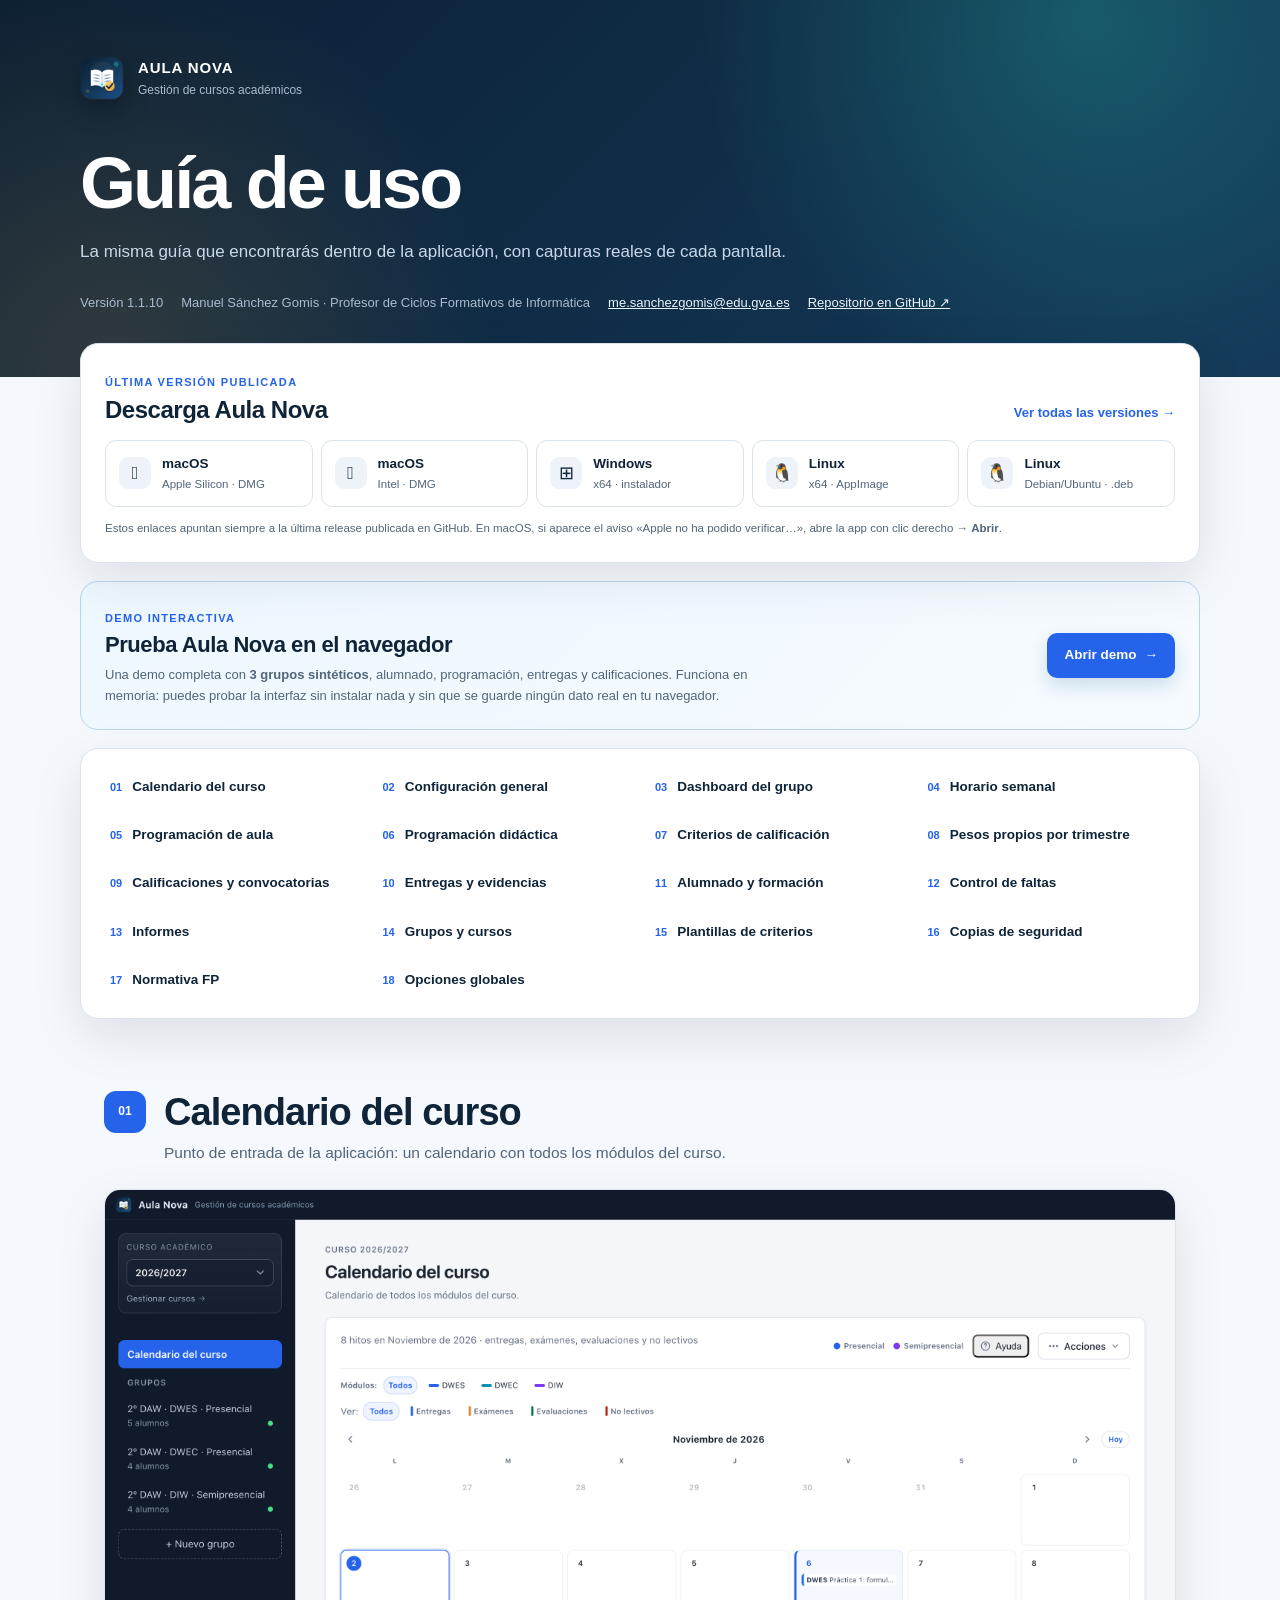
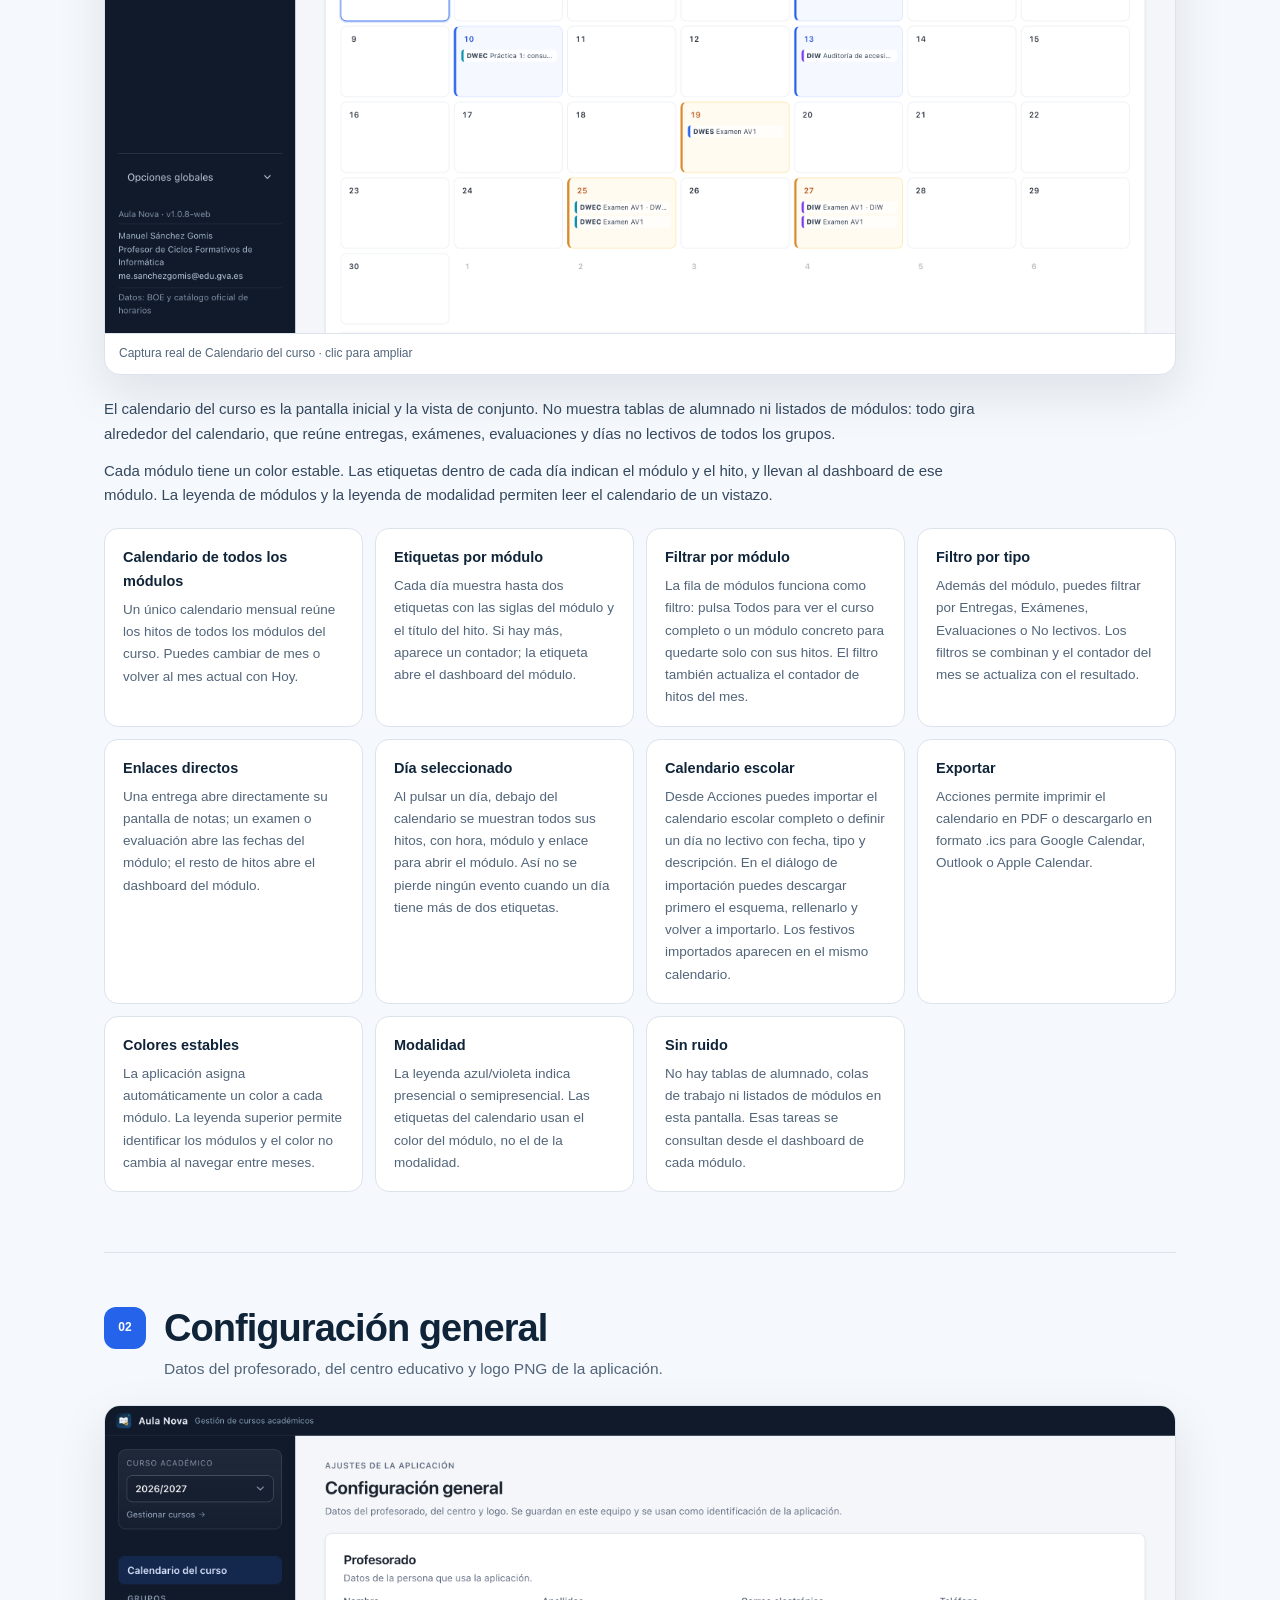
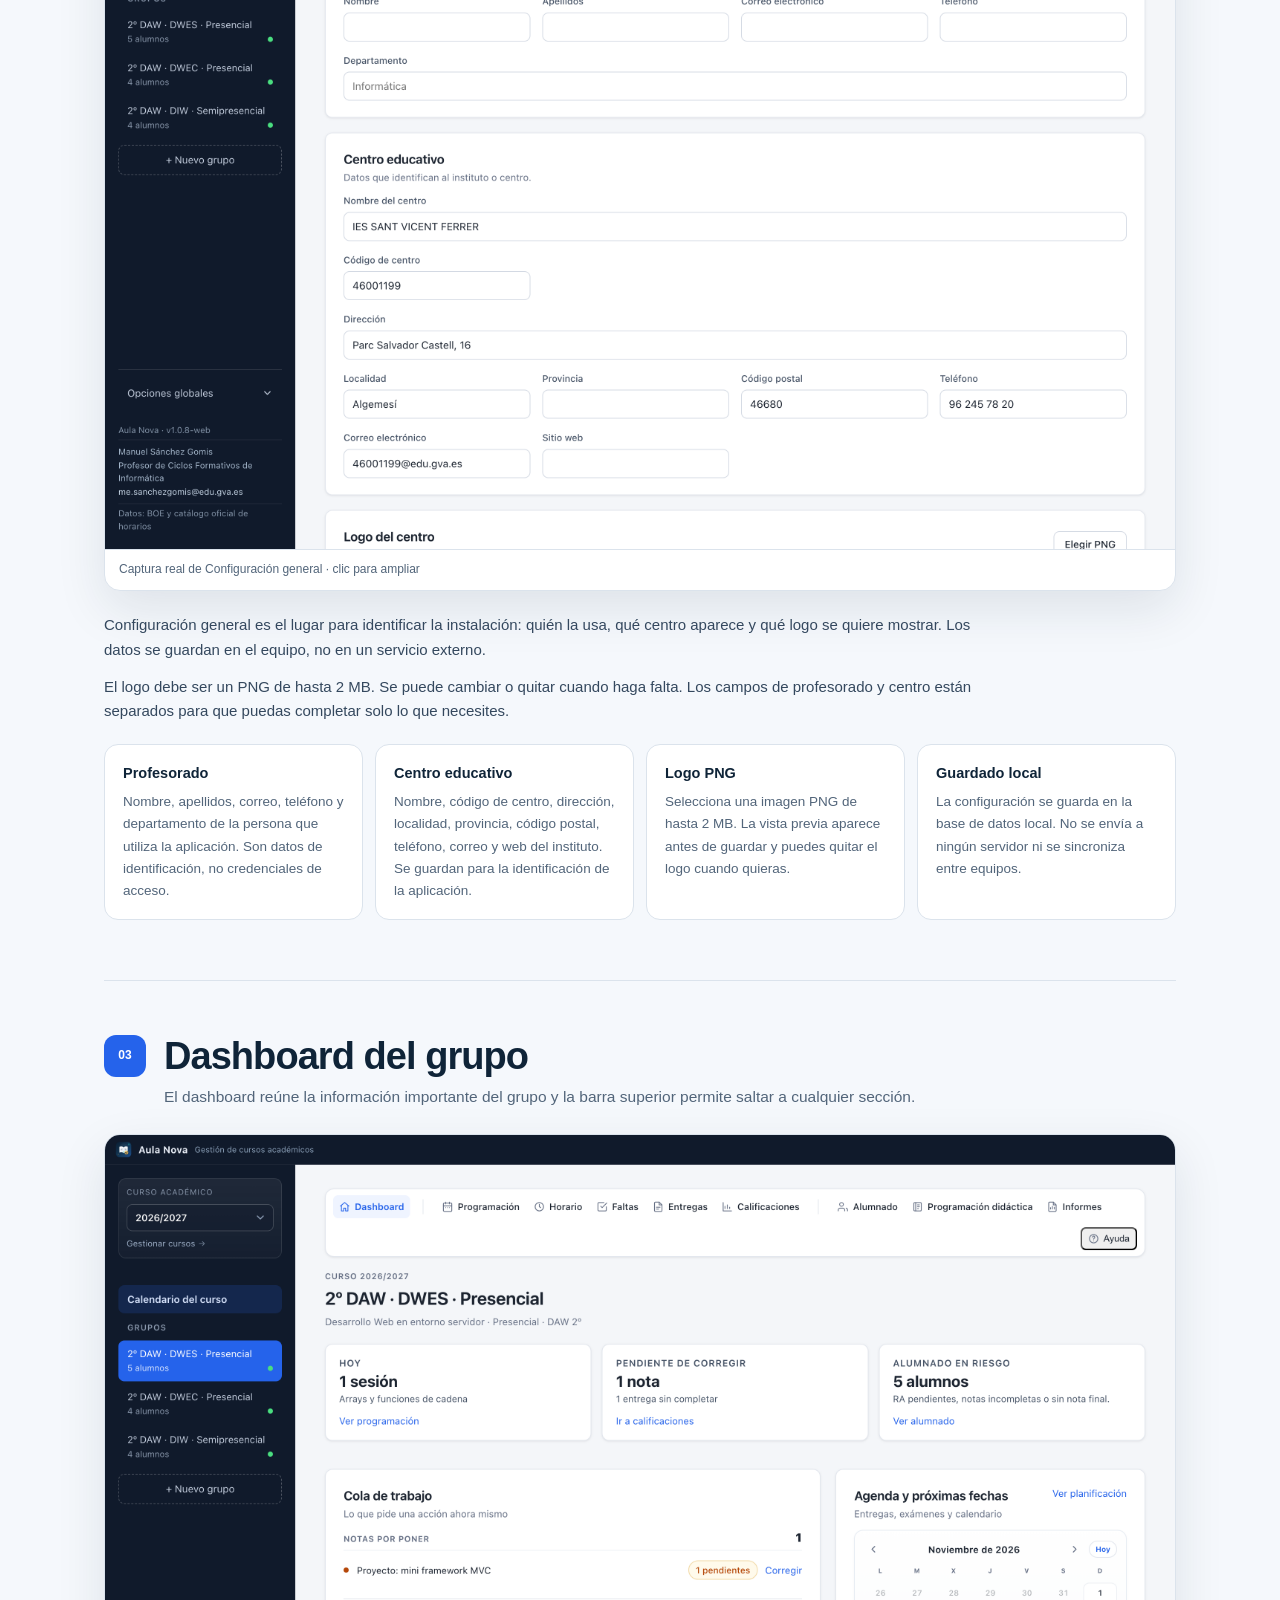
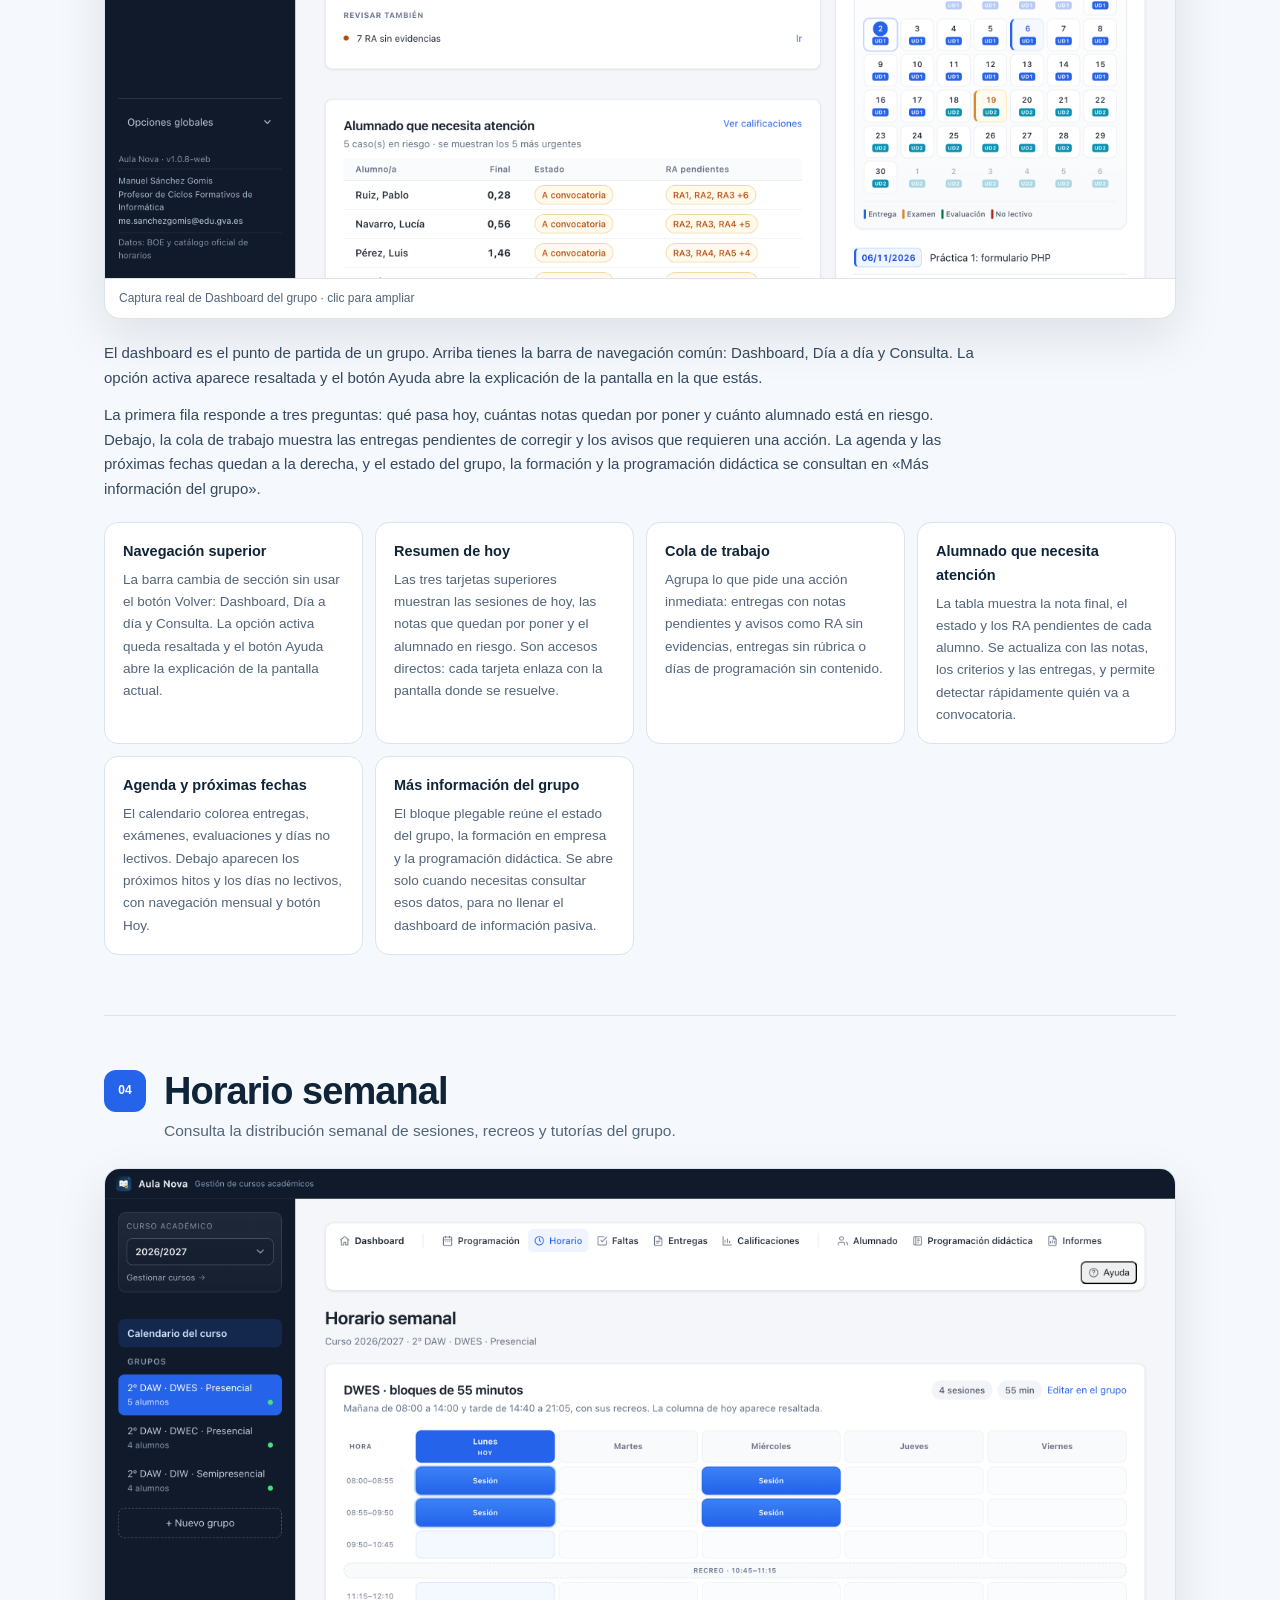
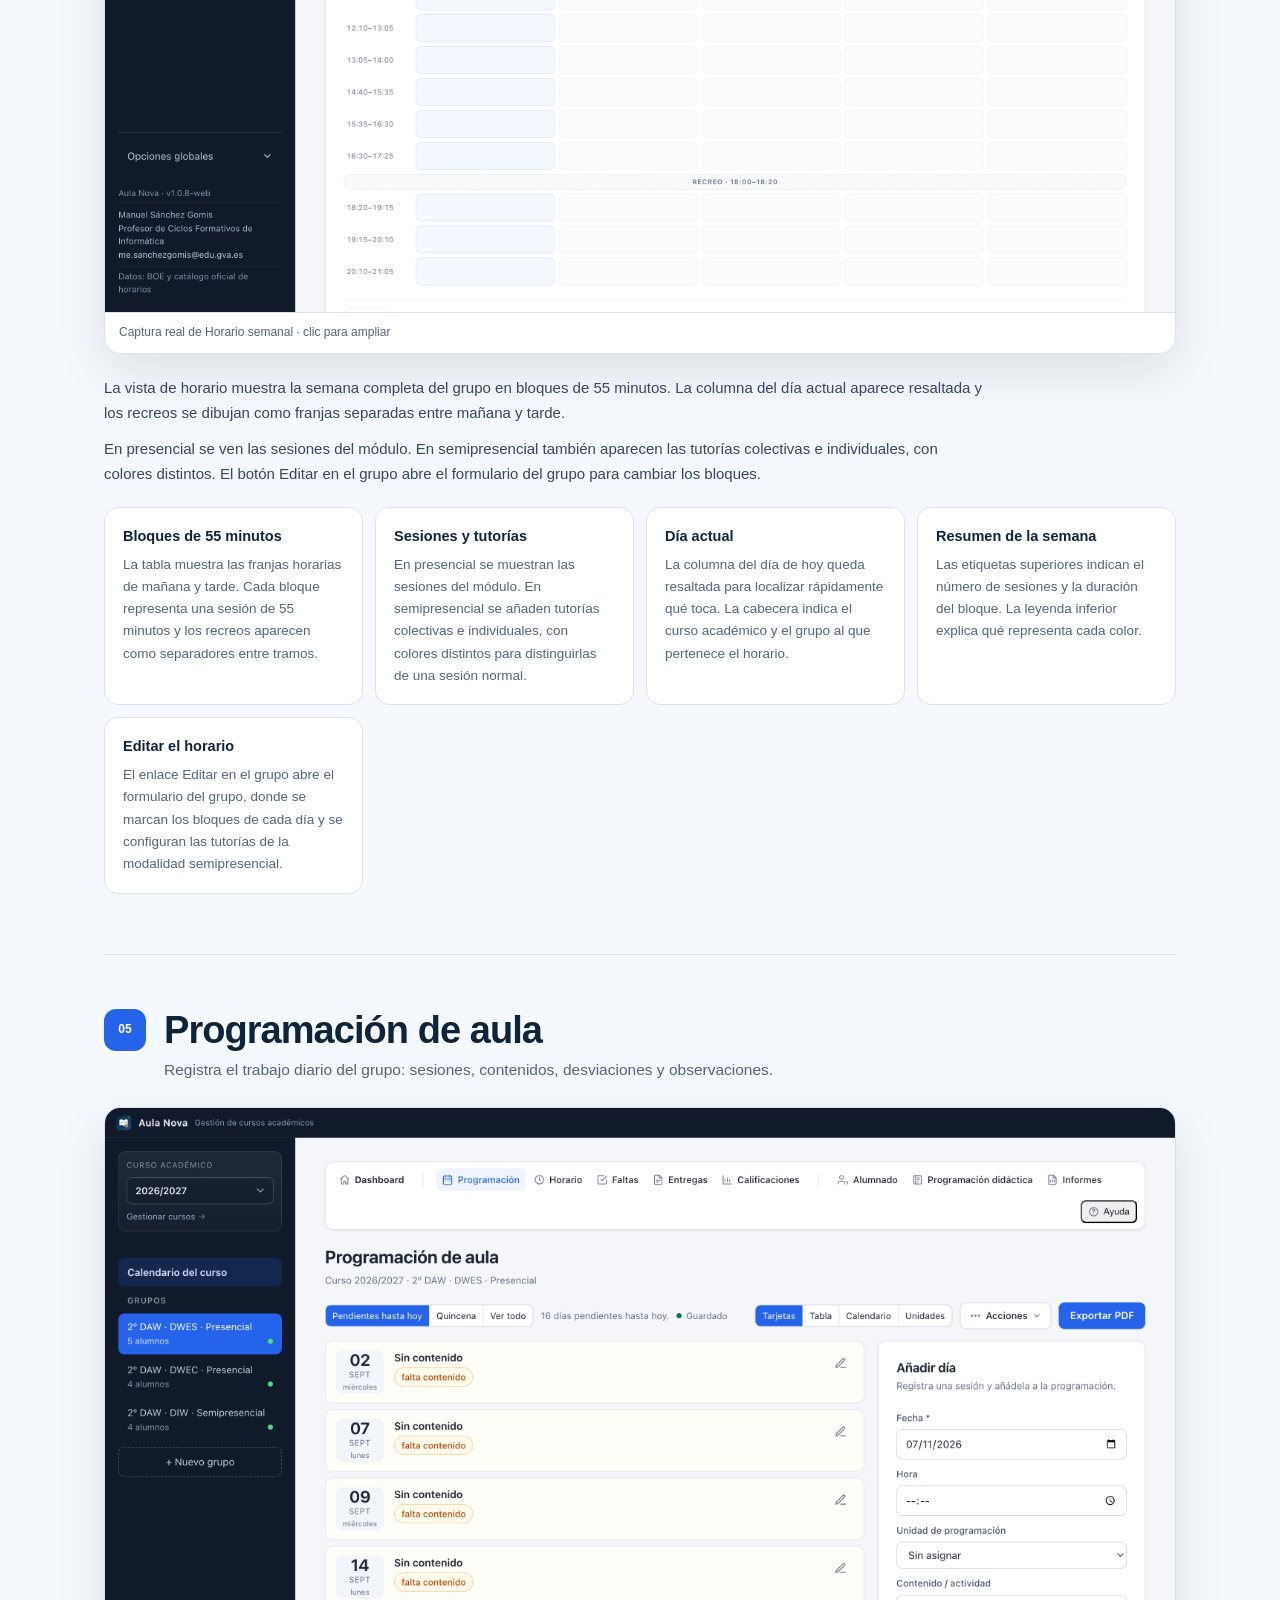
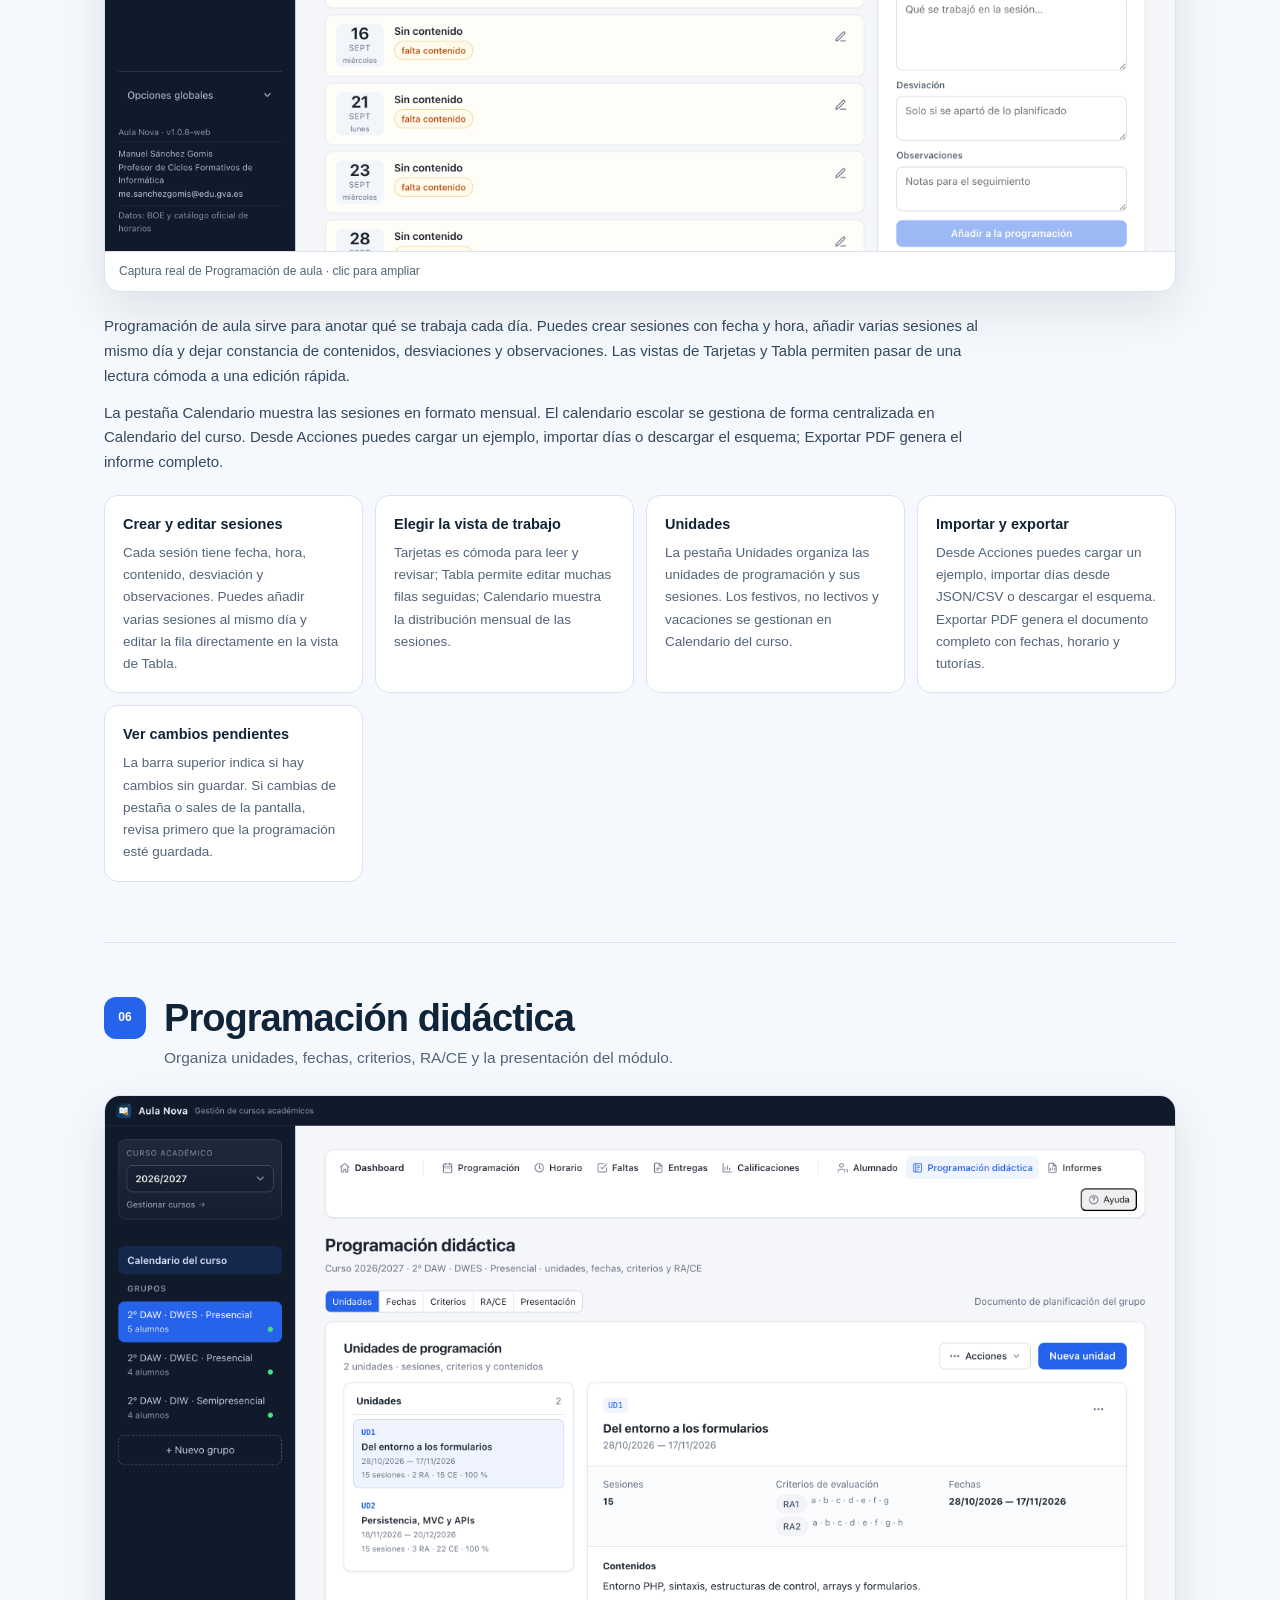
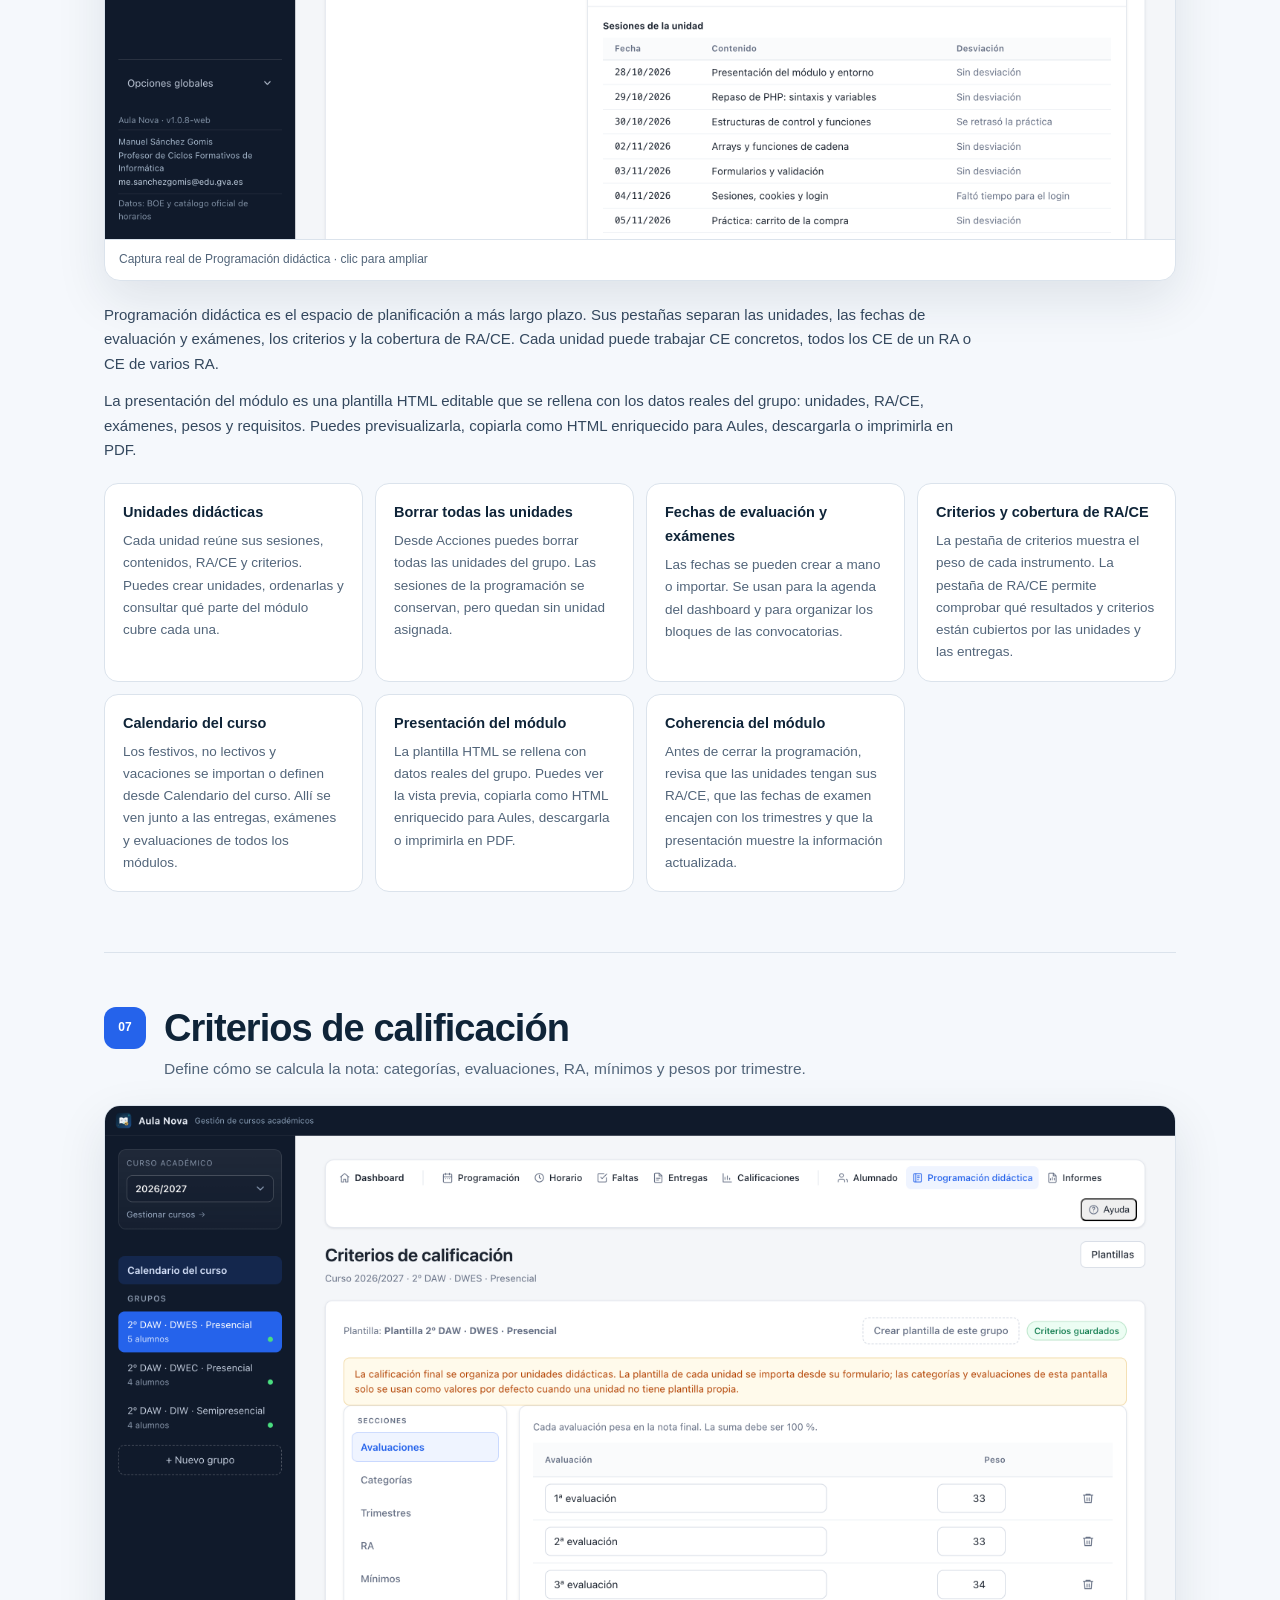
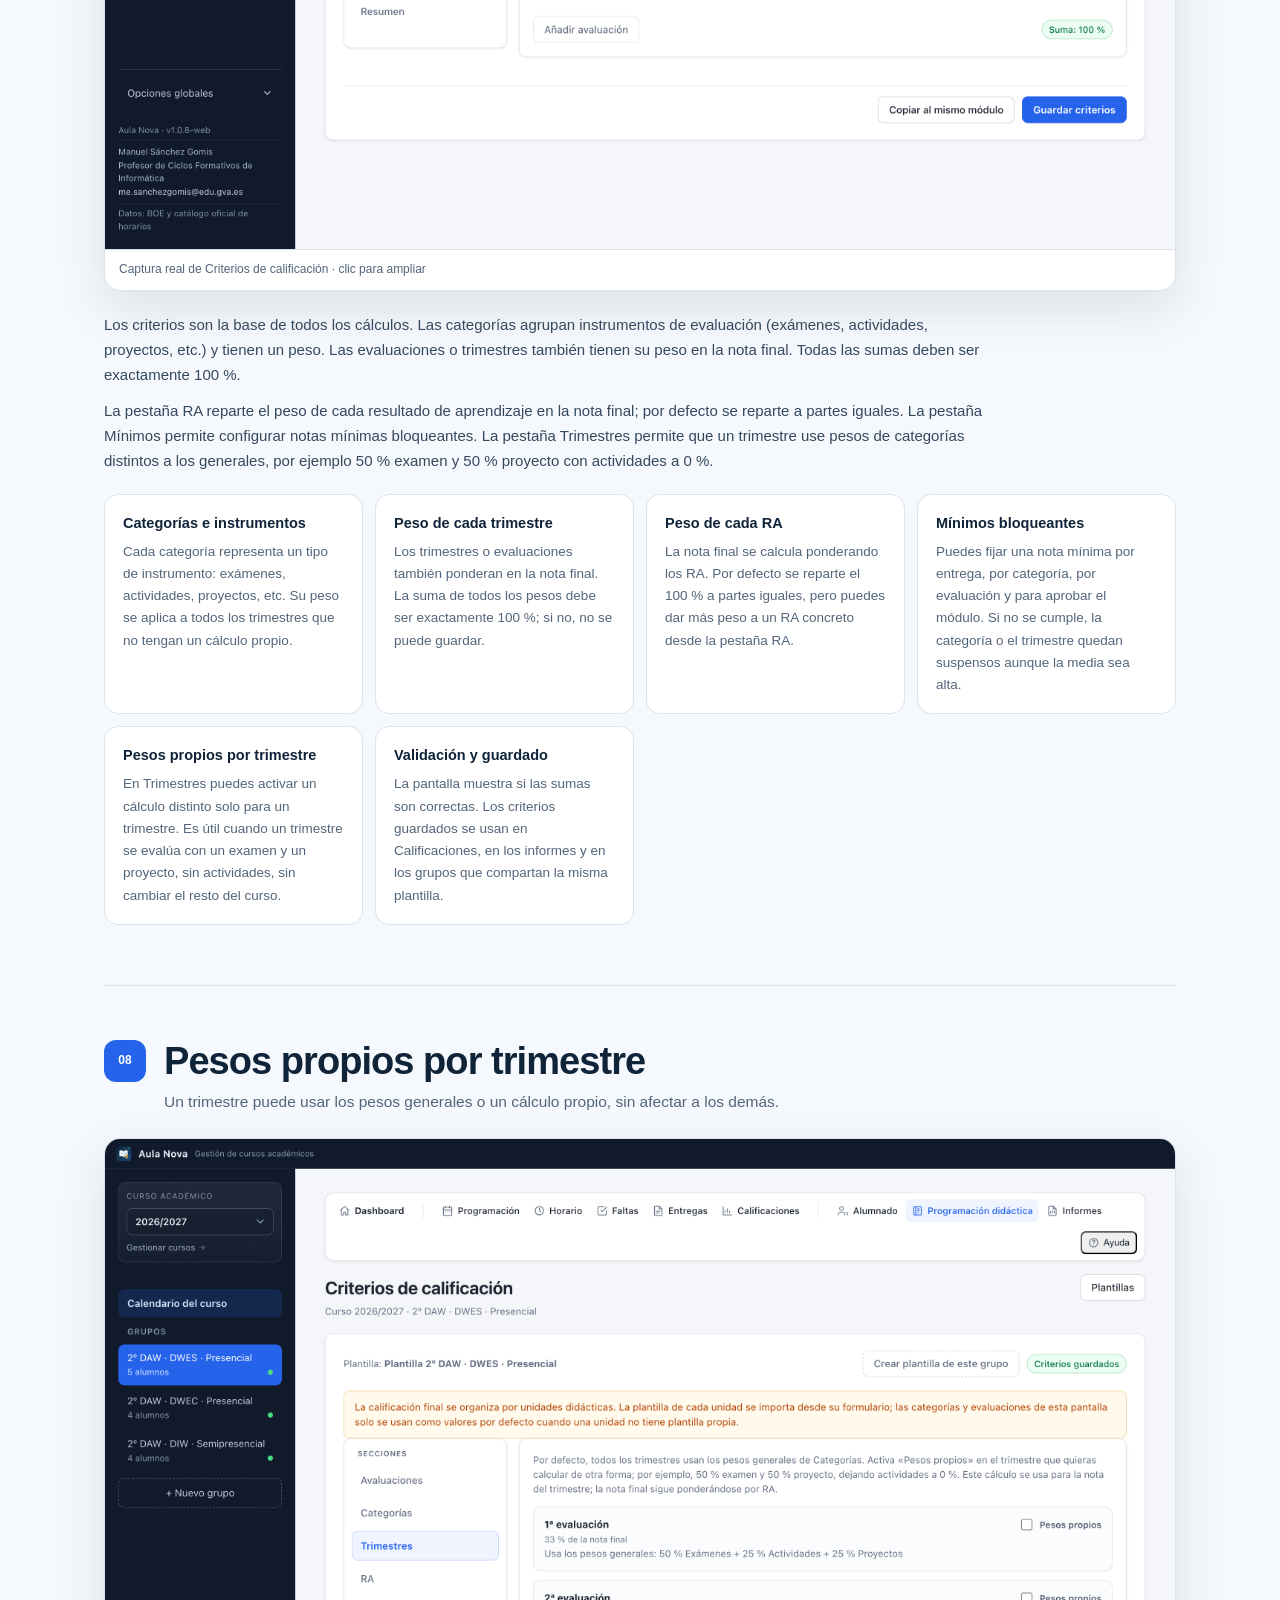
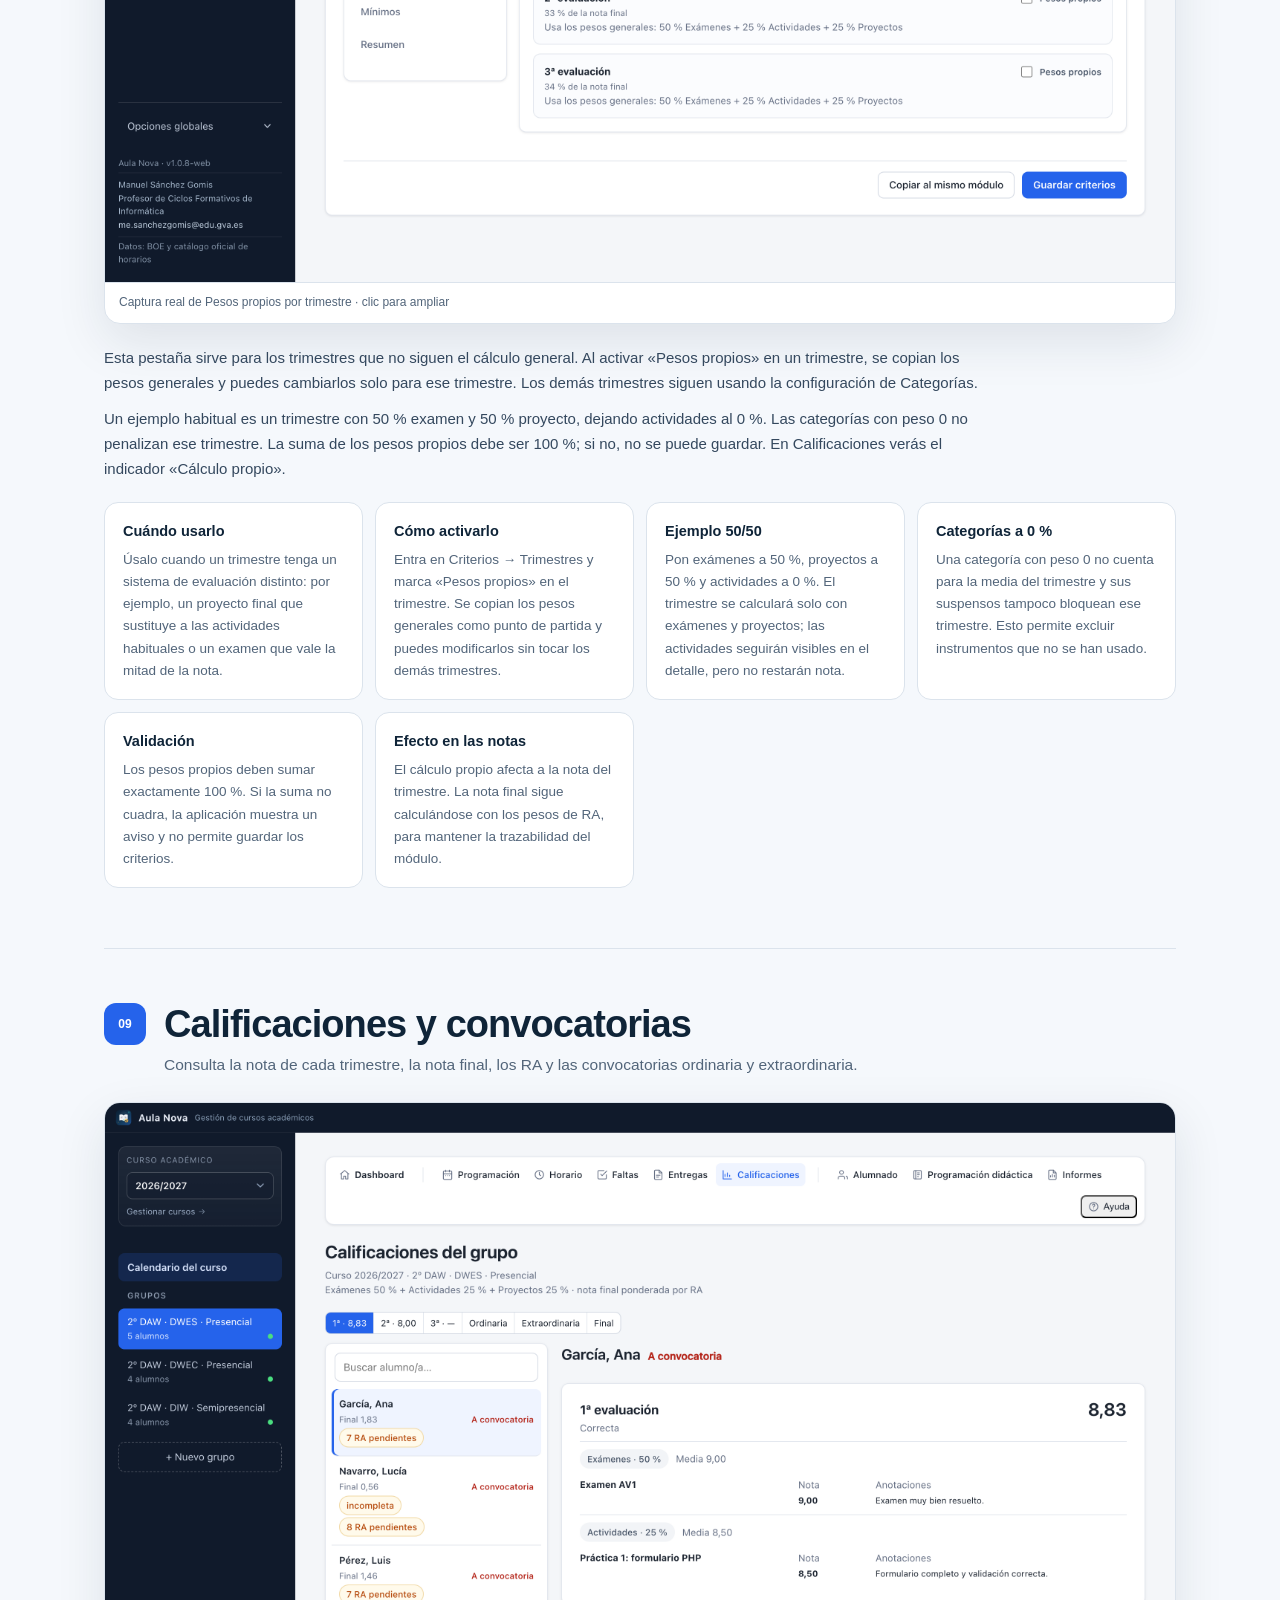
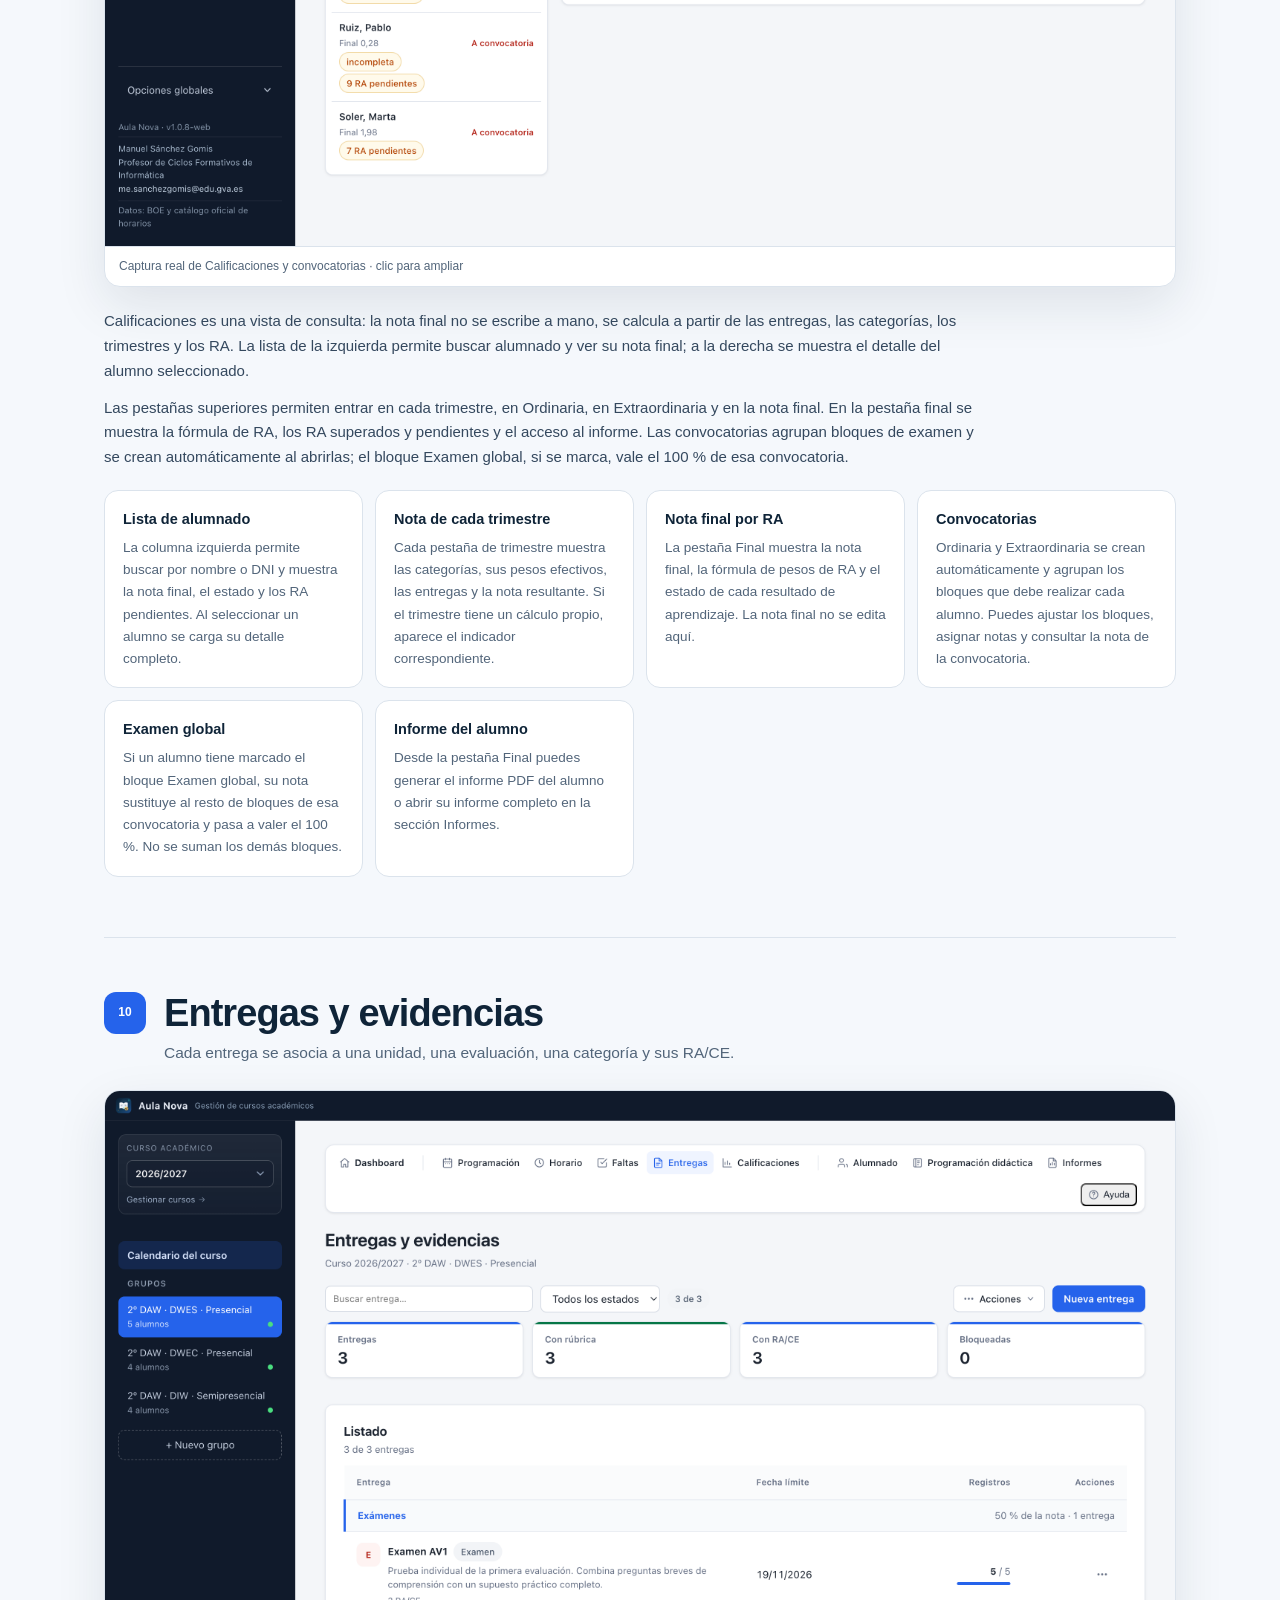
==== commit 3822a6d3: "actualizar web y demo a 1.1.10" ====
--- a/index.html
+++ b/index.html
@@ -201,7 +201,7 @@
         <h1>Guía de uso</h1>
         <p>La misma guía que encontrarás dentro de la aplicación, con capturas reales de cada pantalla.</p>
         <div class="hero__meta">
-          <span>Versión 1.1.9</span>
+          <span>Versión 1.1.10</span>
           <span>Manuel Sánchez Gomis · Profesor de Ciclos Formativos de Informática</span>
           <a href="mailto:me.sanchezgomis@edu.gva.es">me.sanchezgomis@edu.gva.es</a>
           <a href="https://github.com/msanchez07/aula-nova-web" target="_blank" rel="noreferrer">
@@ -1110,7 +1110,7 @@
 
     <footer class="pie">
       <div class="pie__interior">
-        <span>Aula Nova · Guía de uso · v1.1.9</span>
+        <span>Aula Nova · Guía de uso · v1.1.10</span>
         <span>Manuel Sánchez Gomis · me.sanchezgomis@edu.gva.es</span>
       </div>
     </footer>
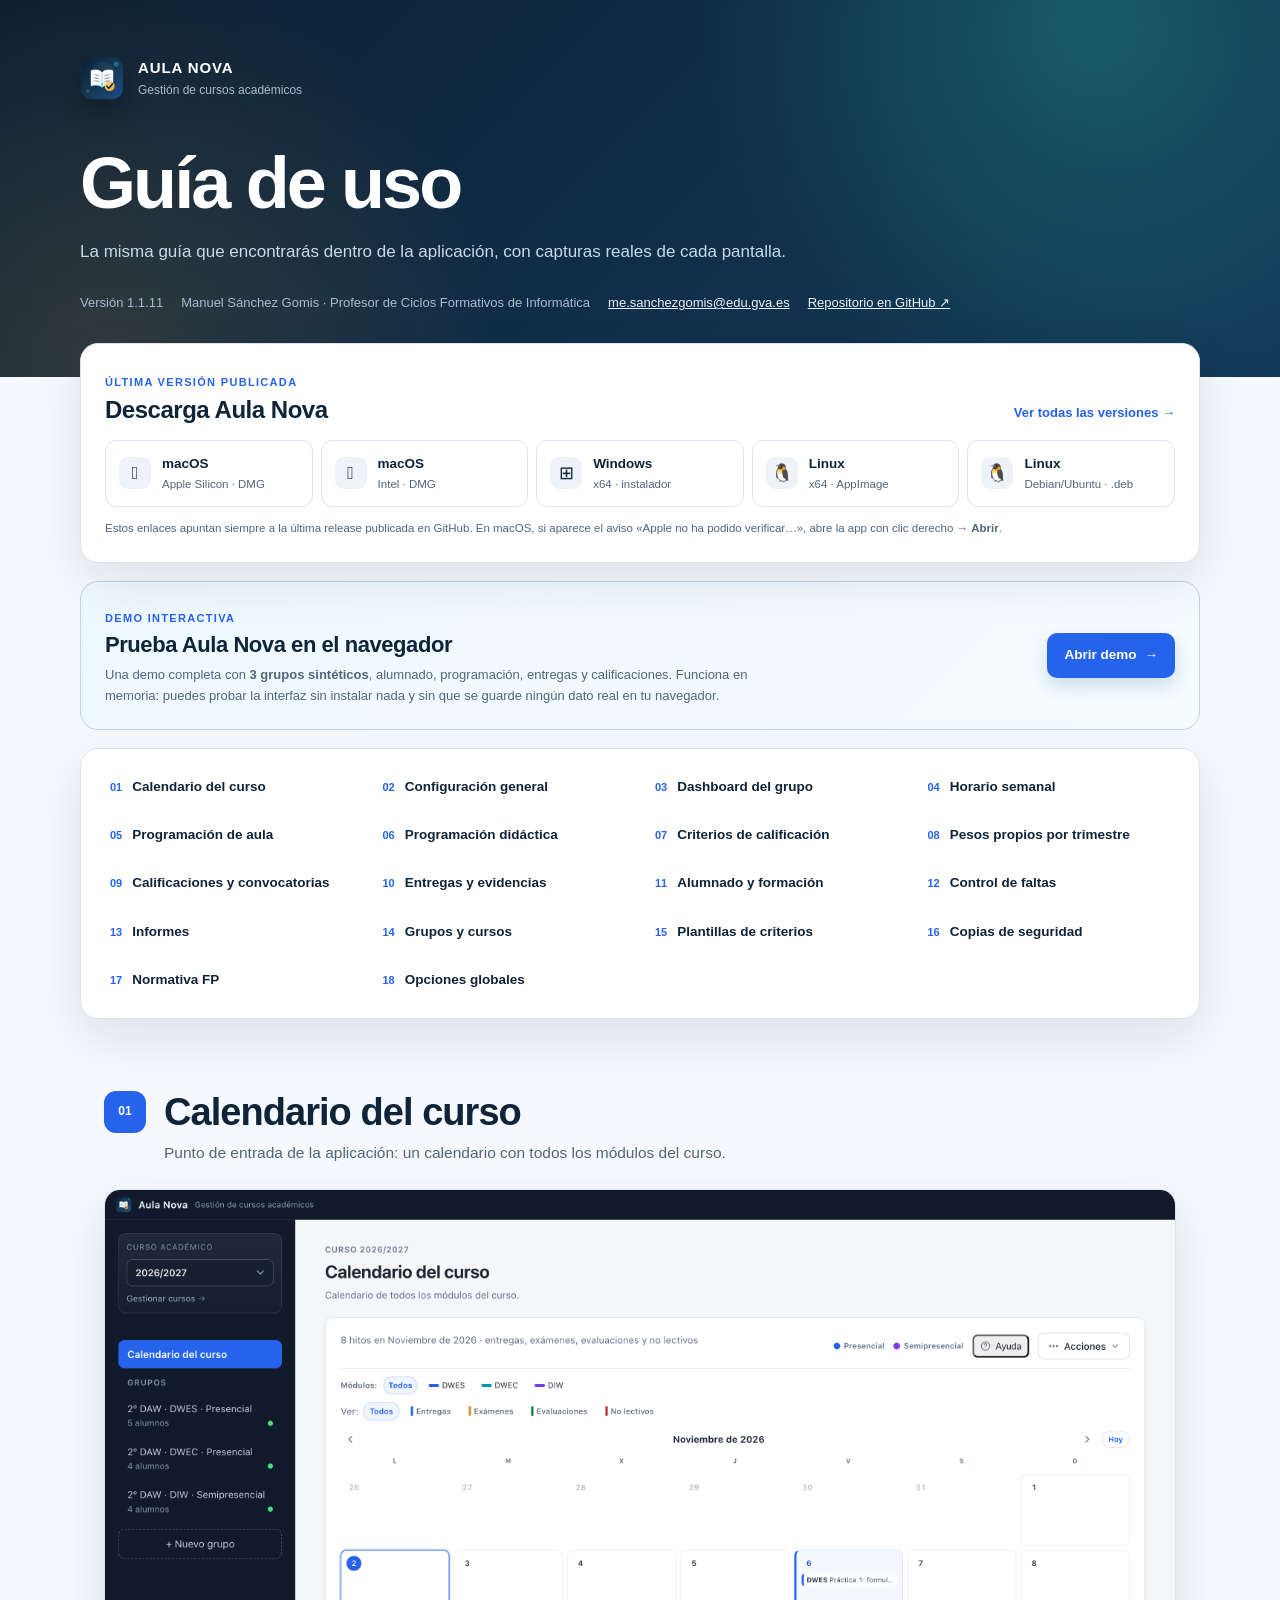
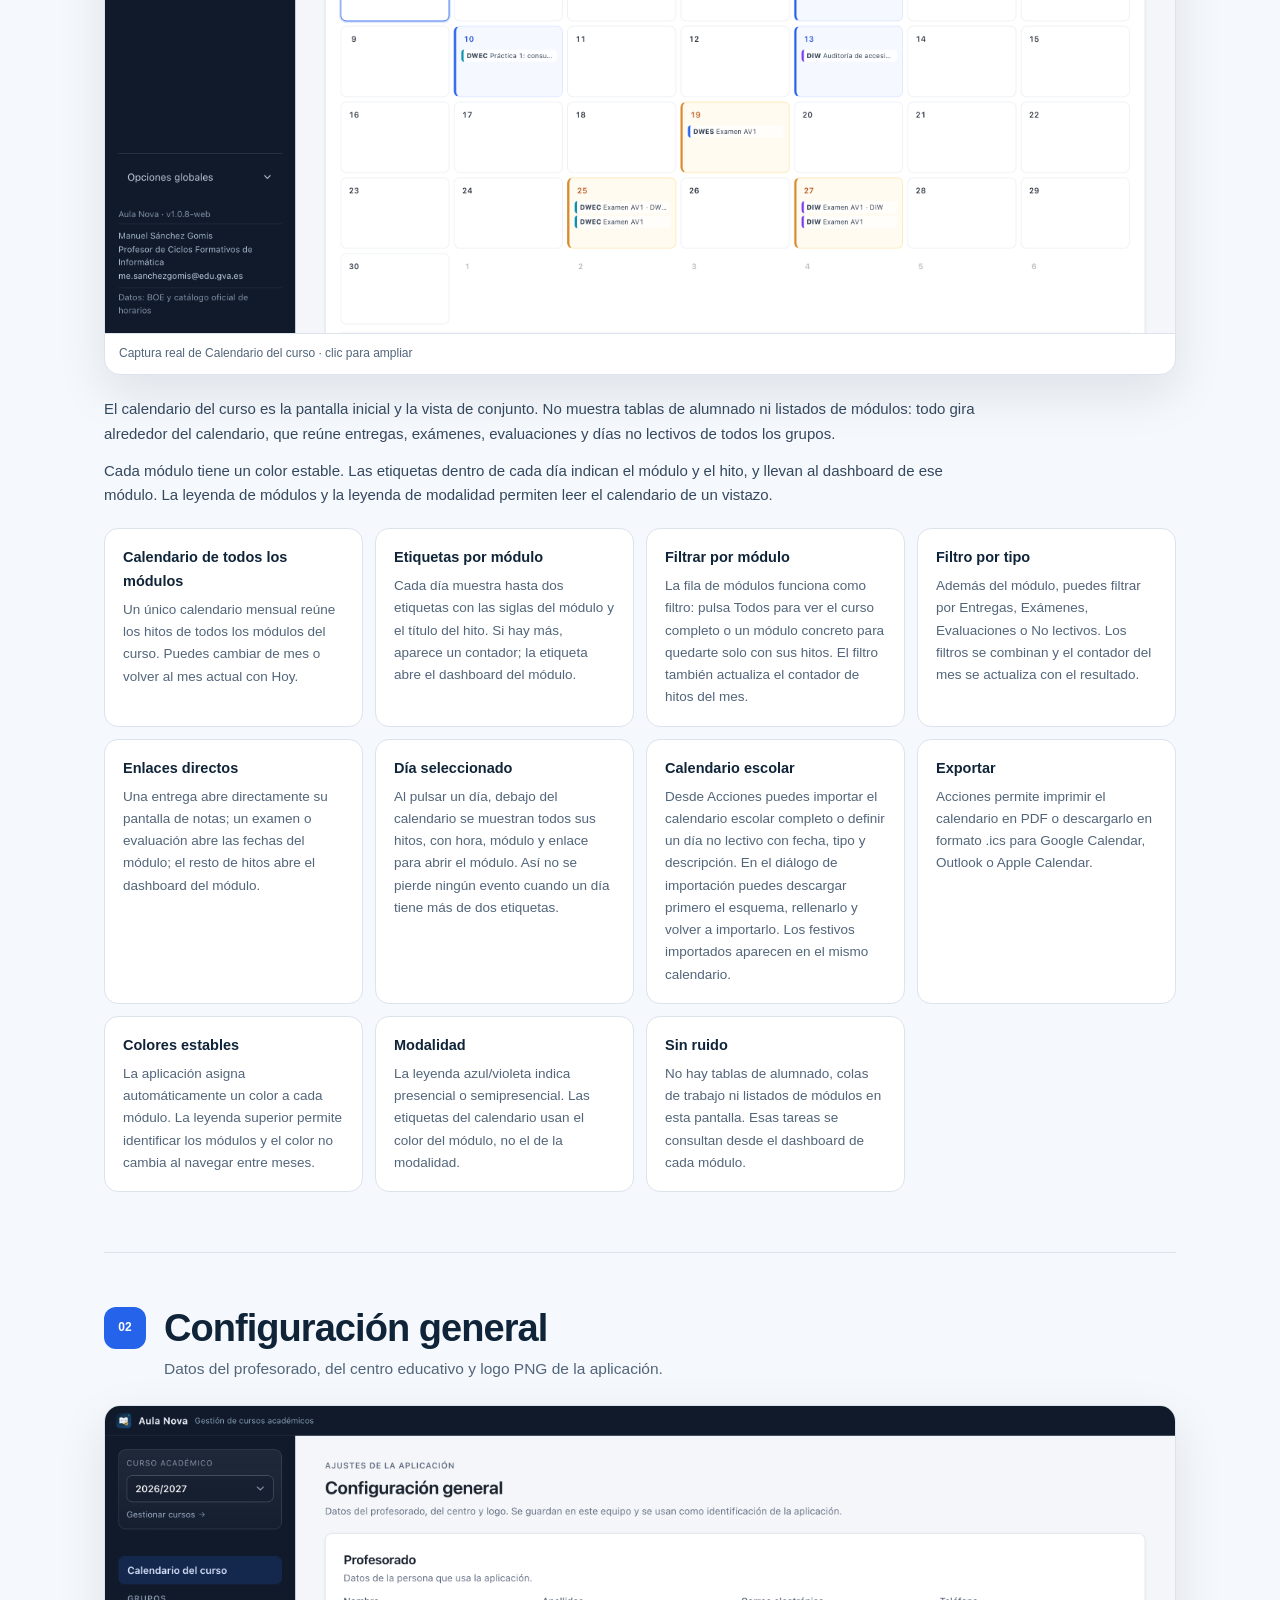
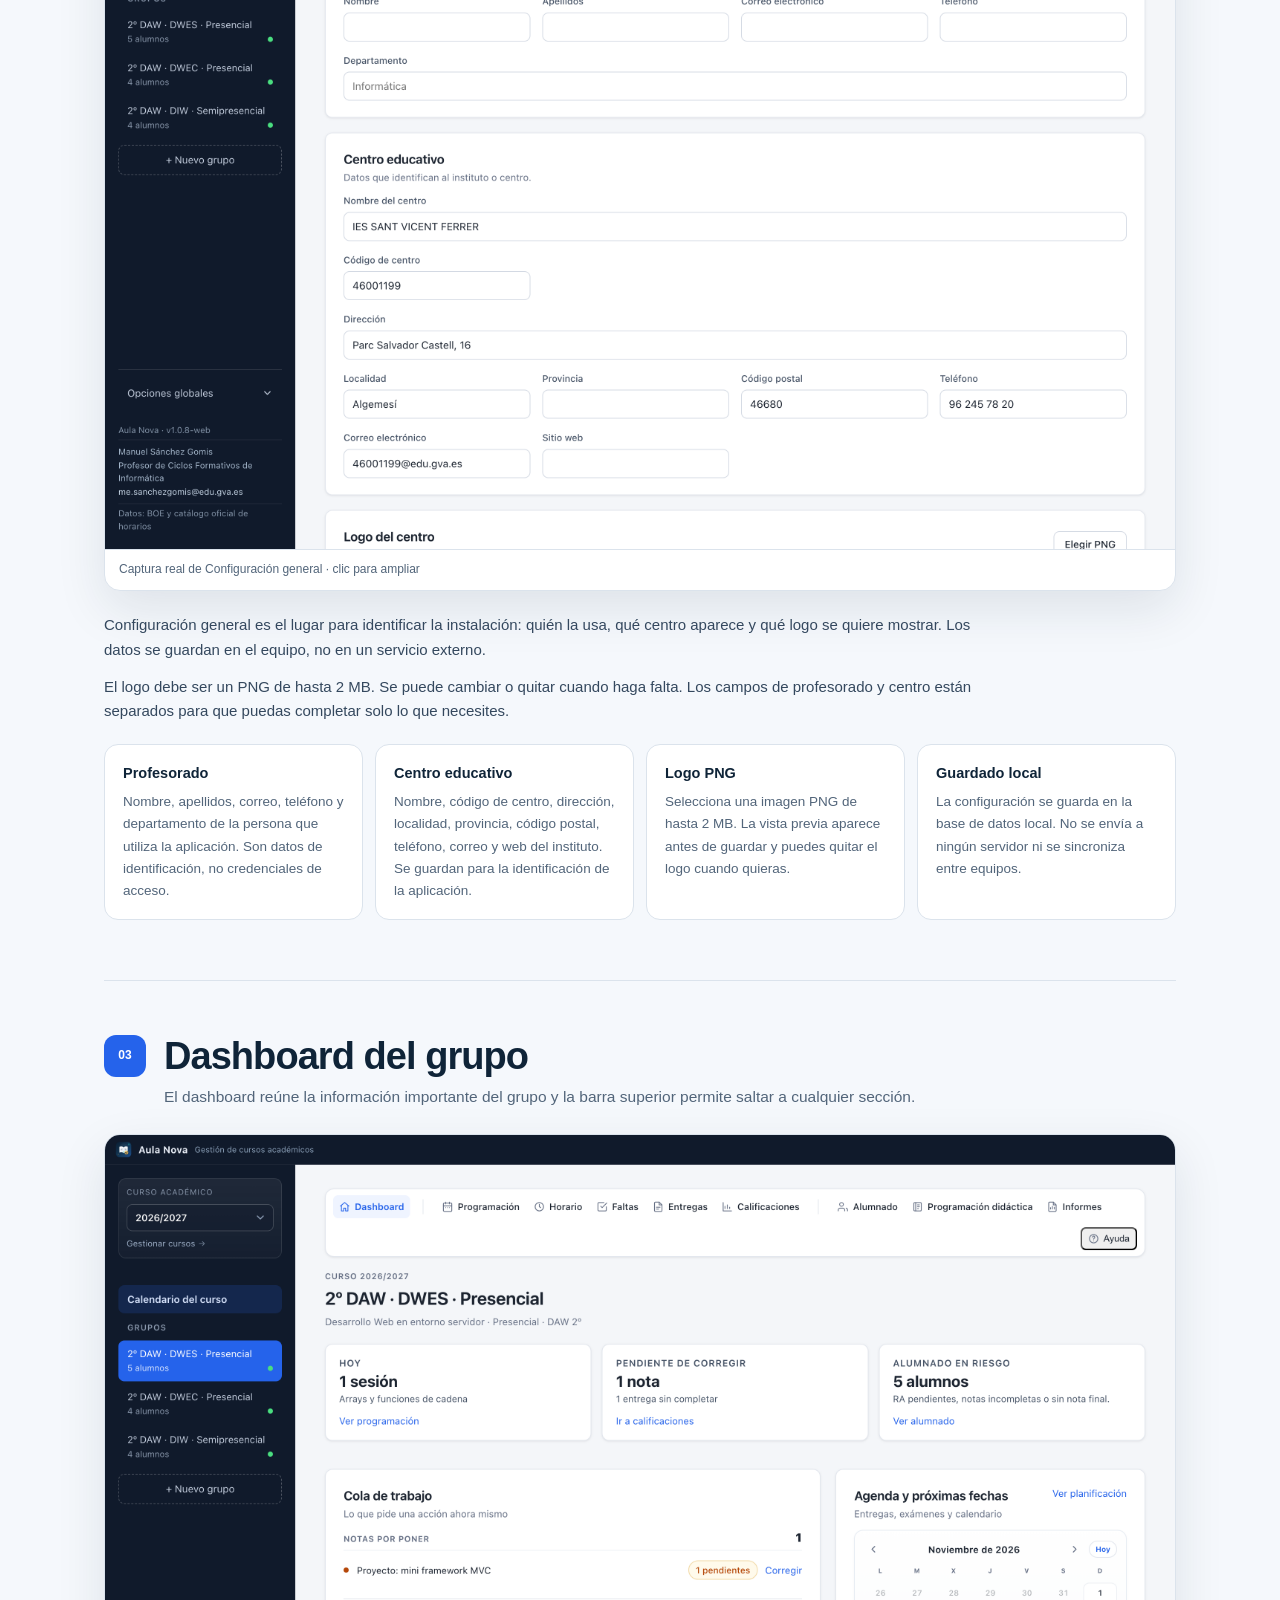
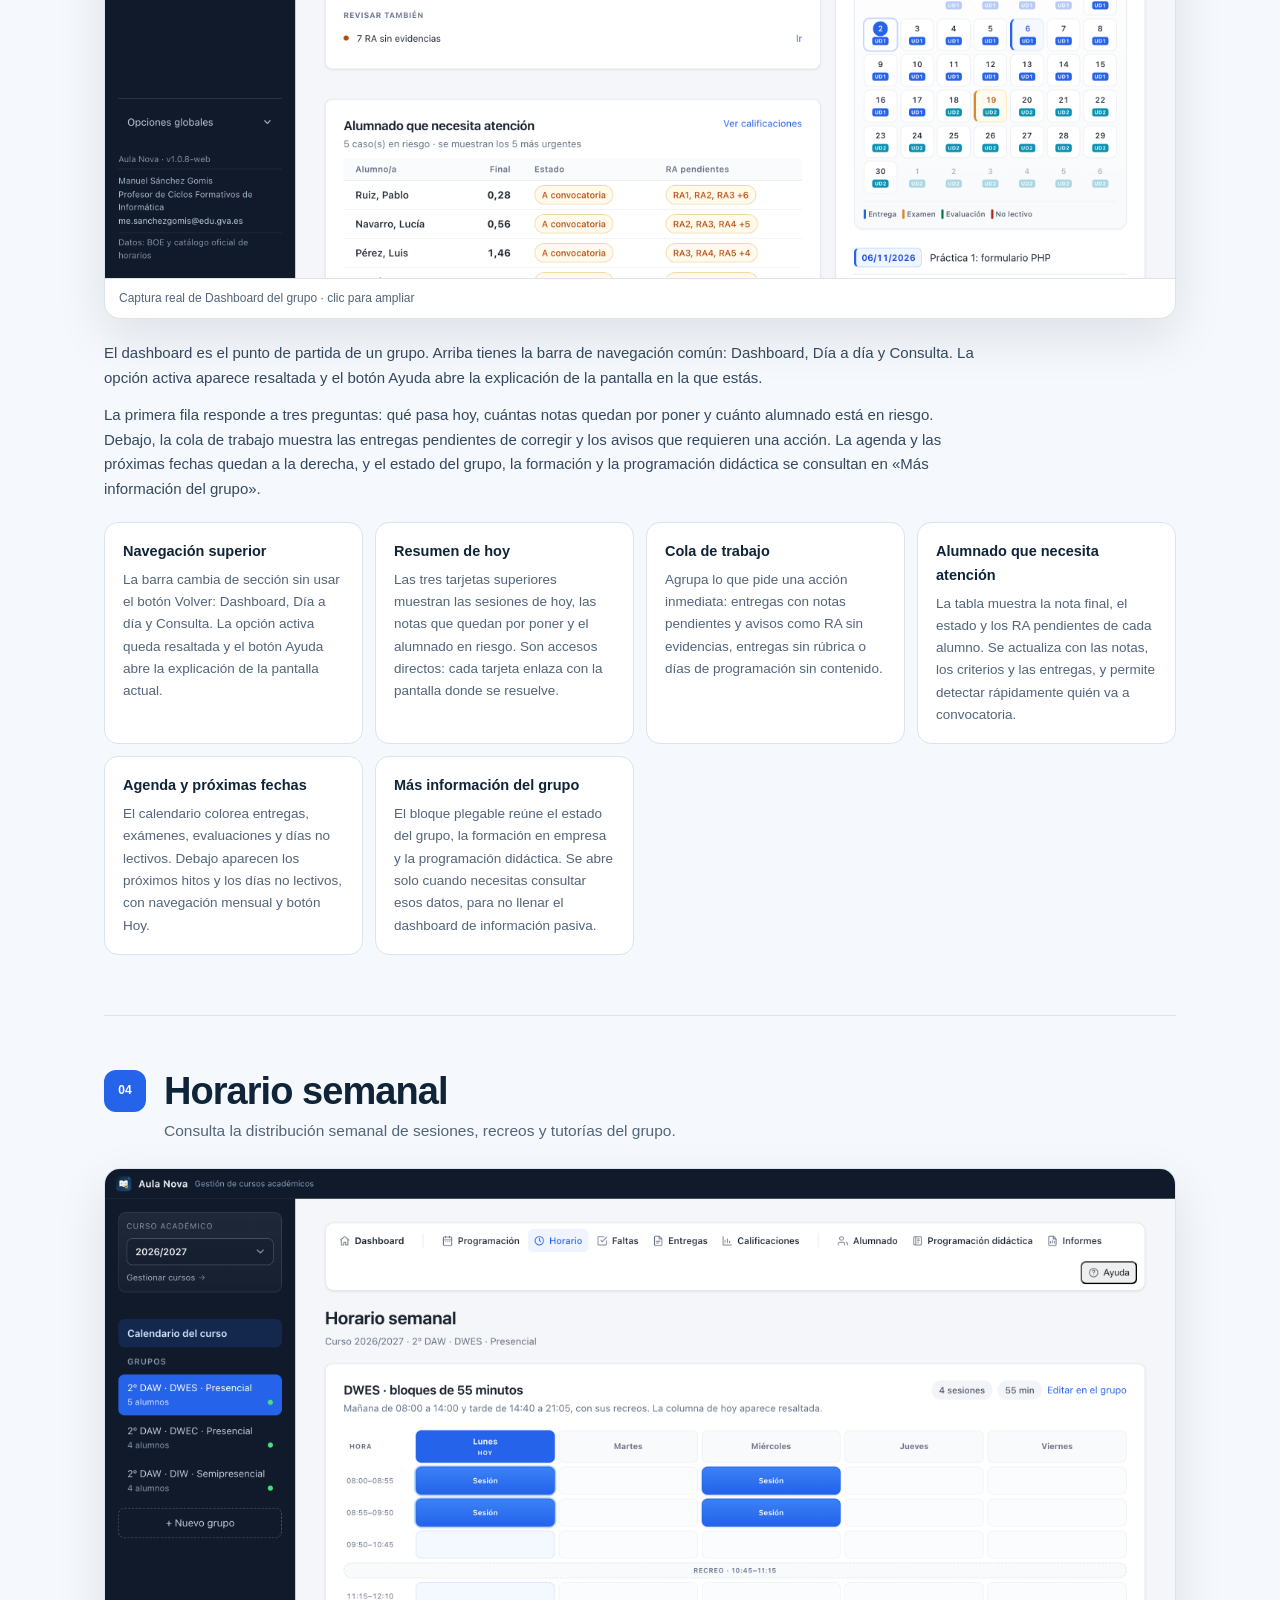
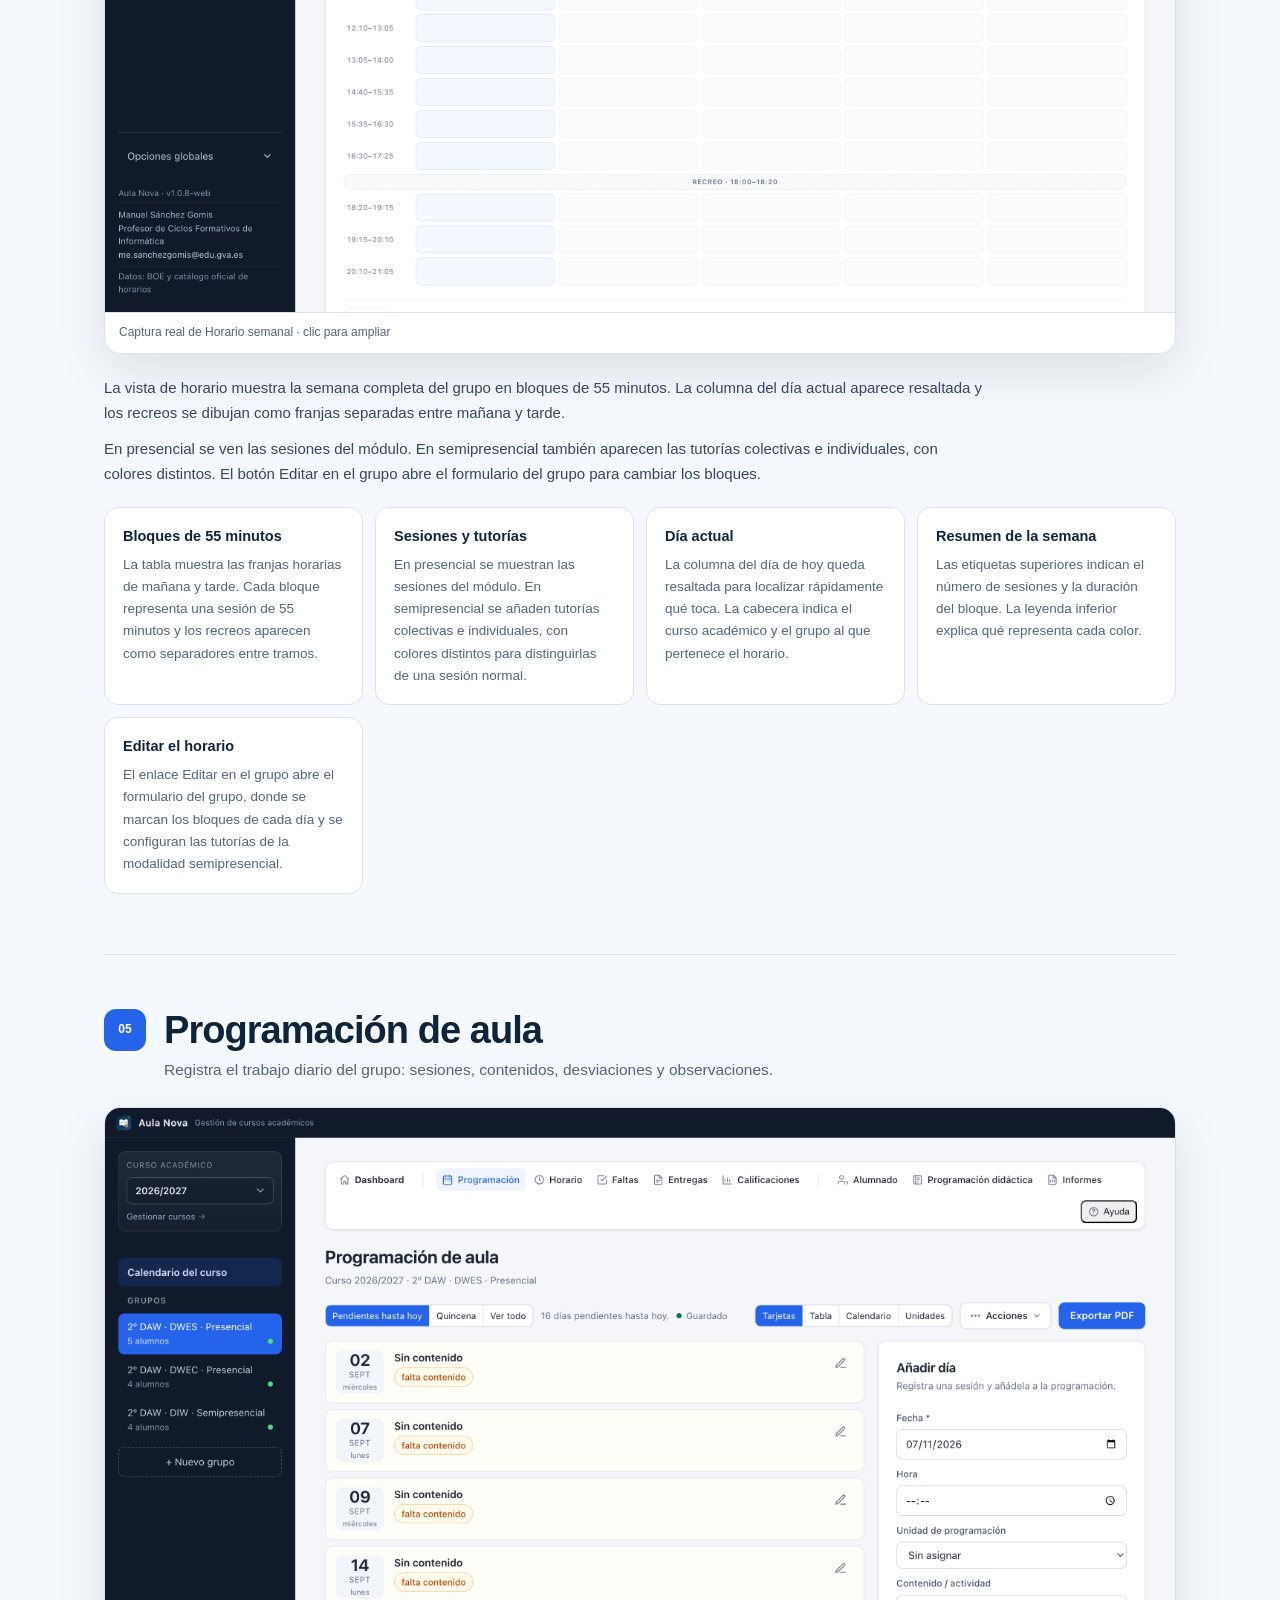
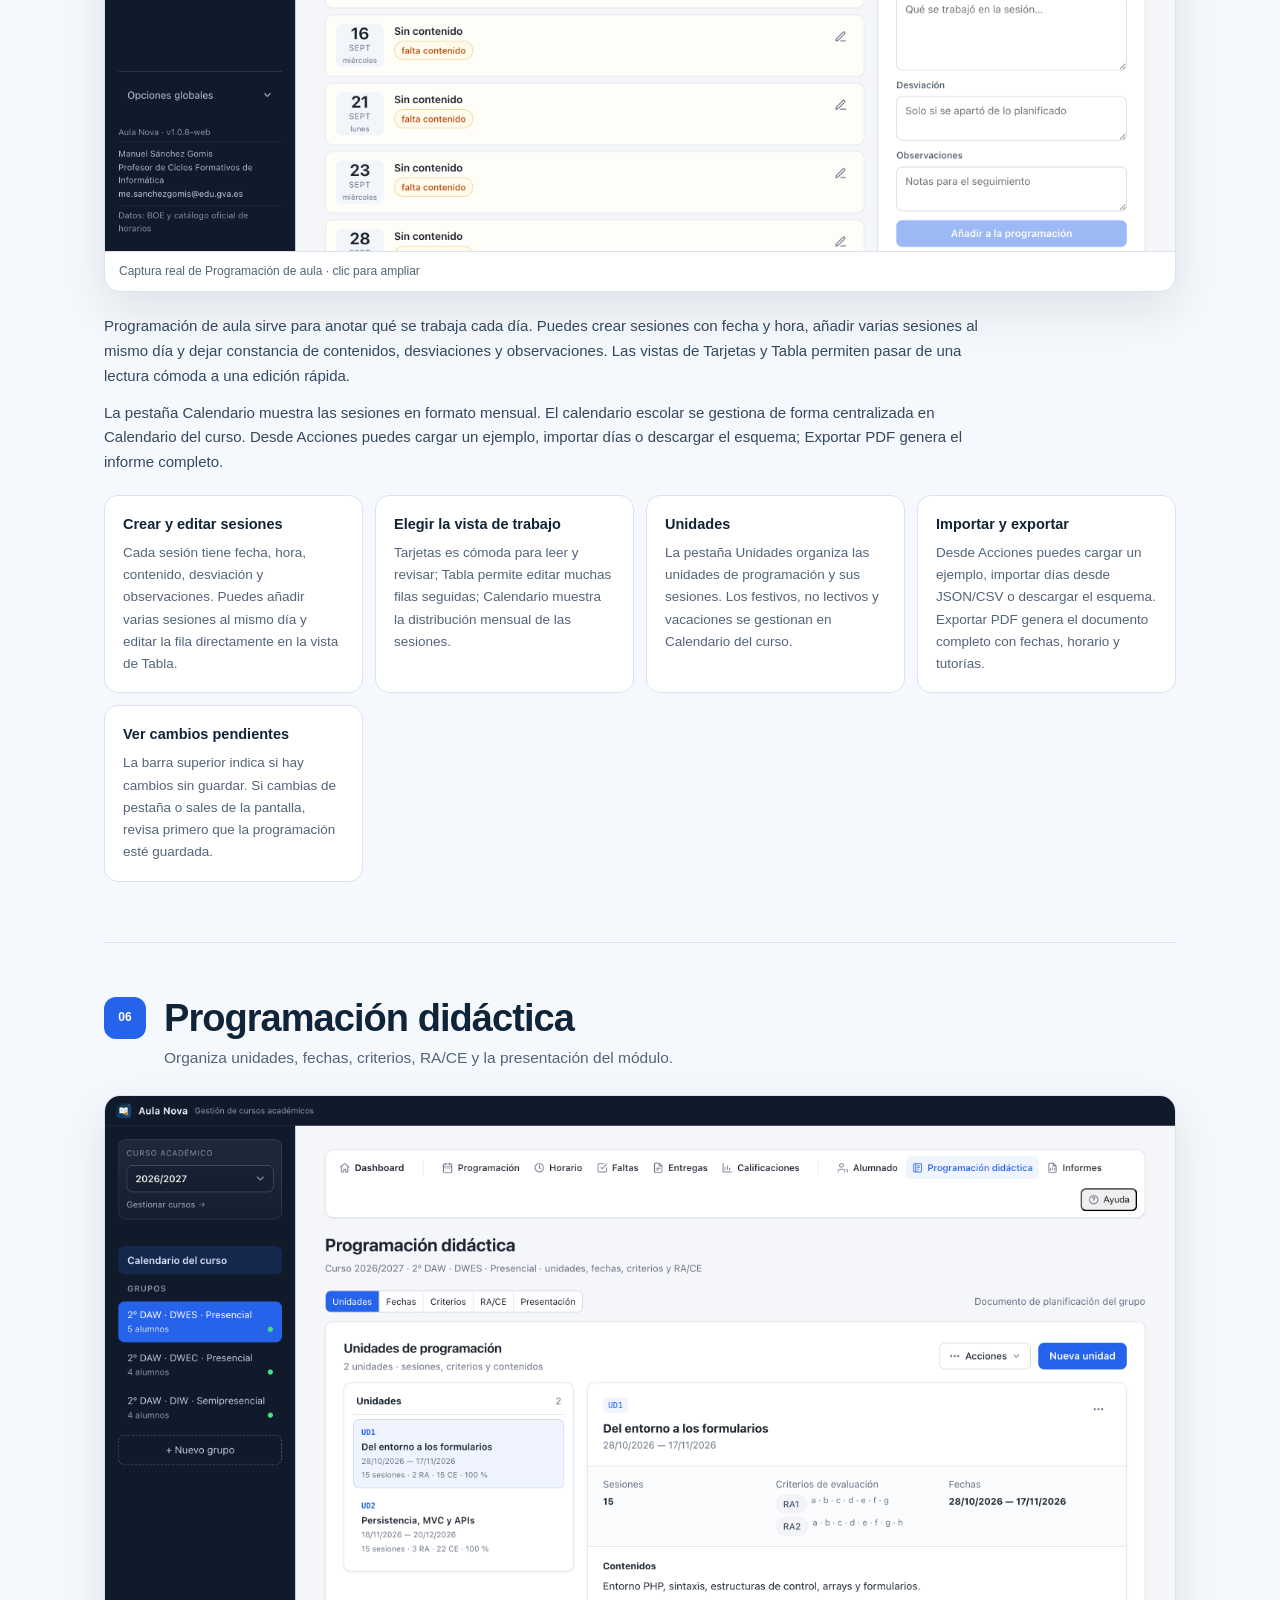
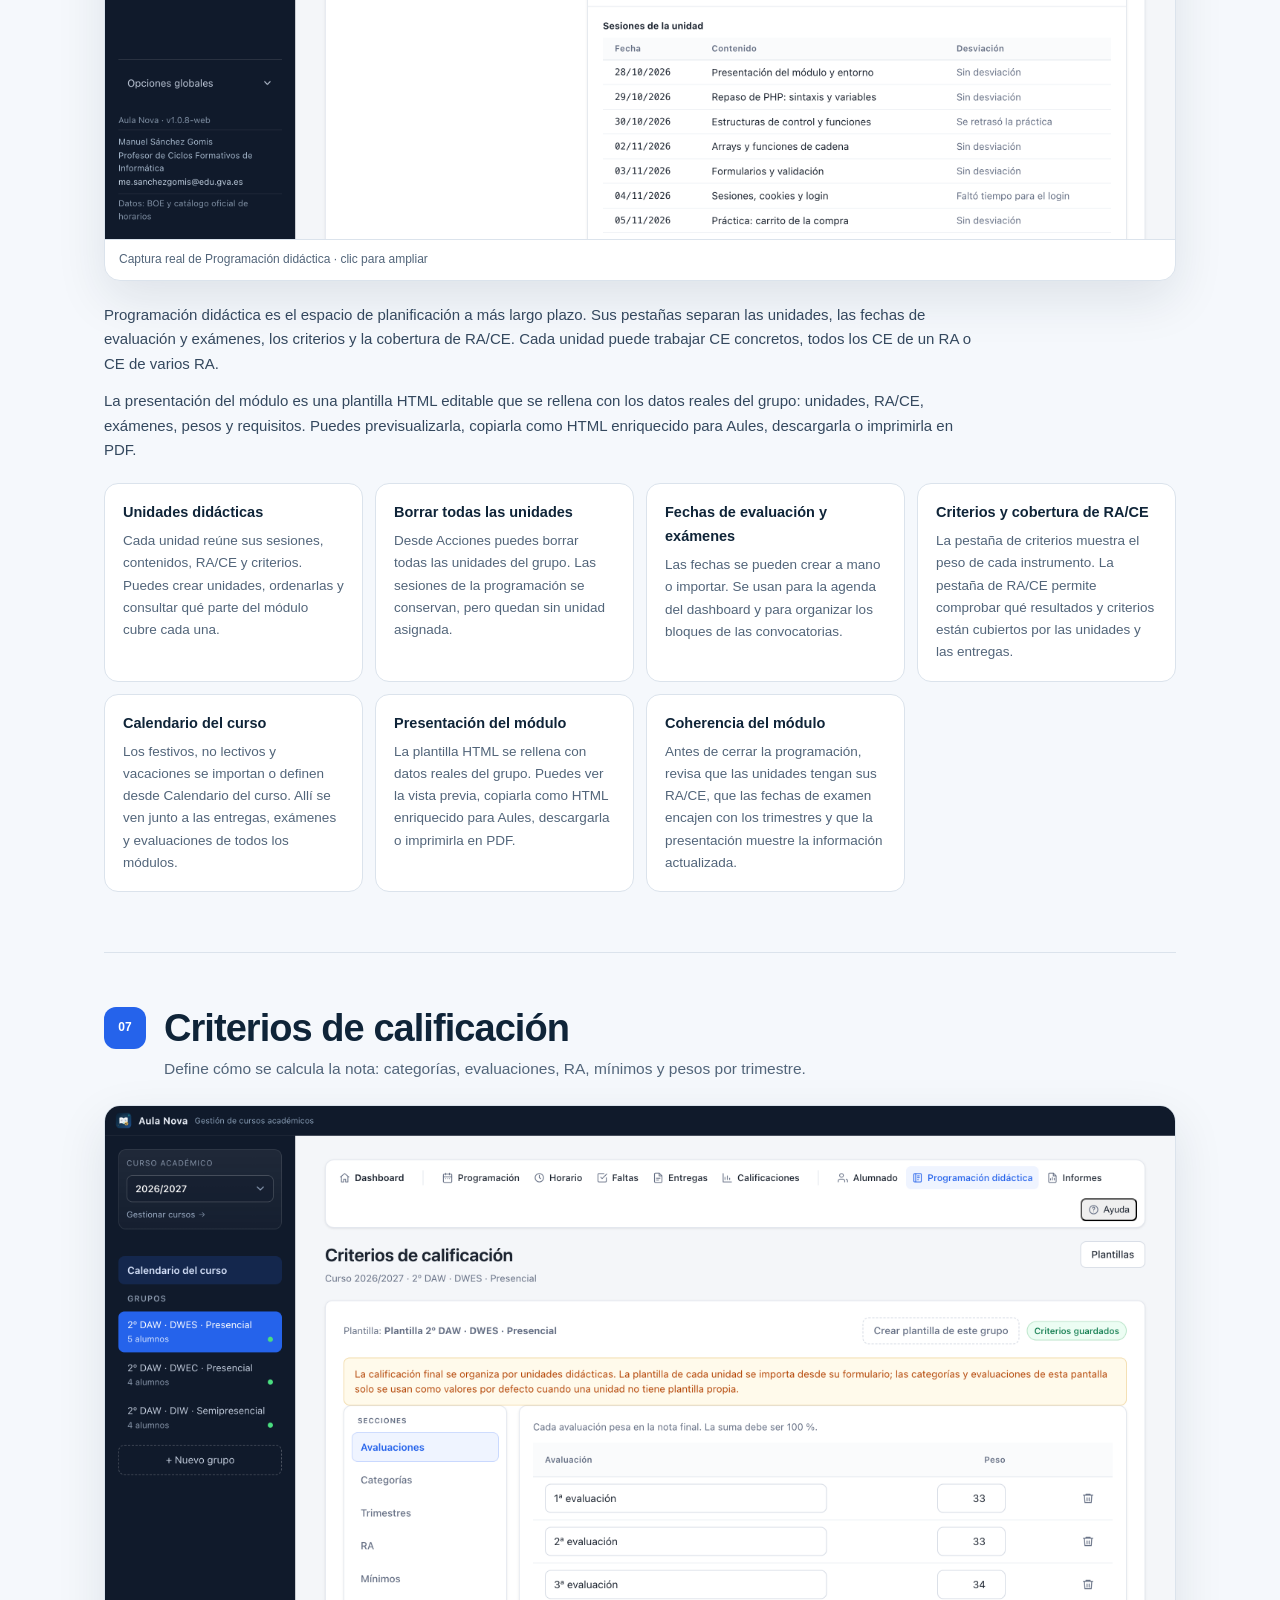
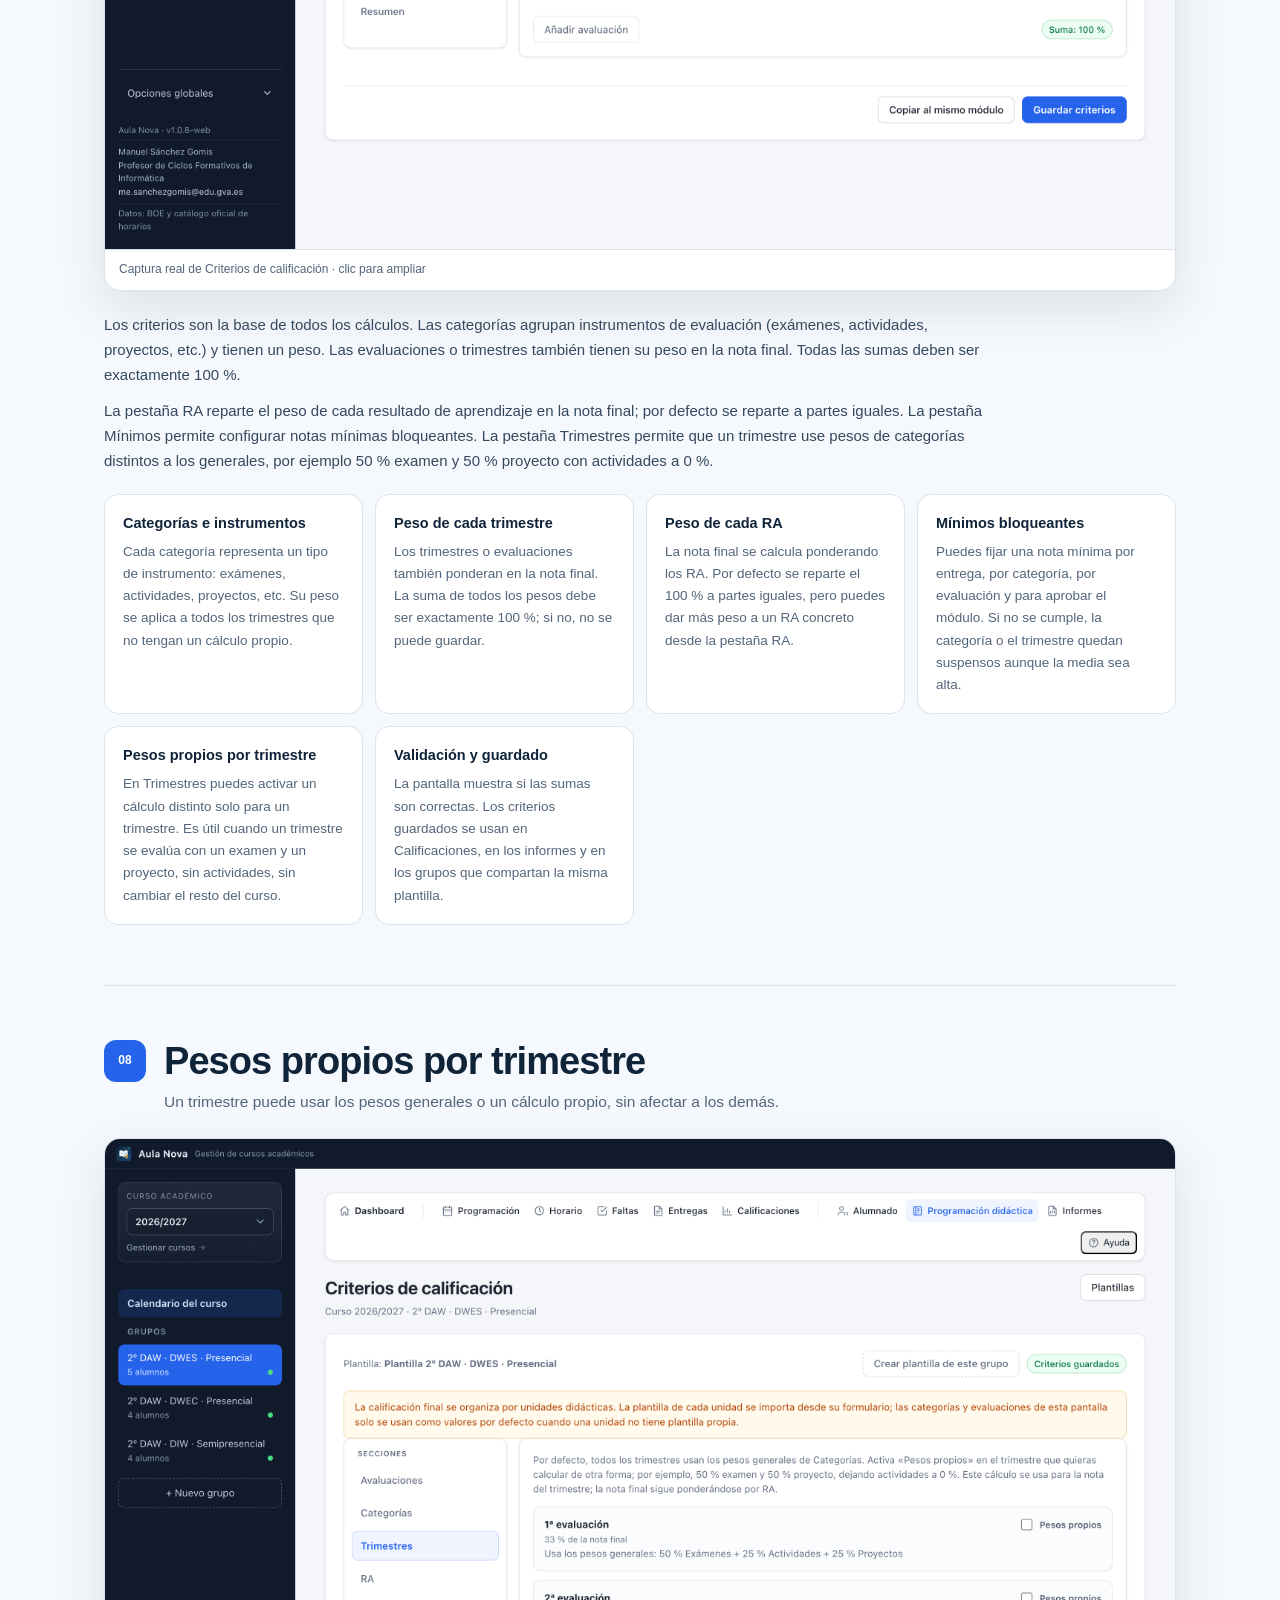
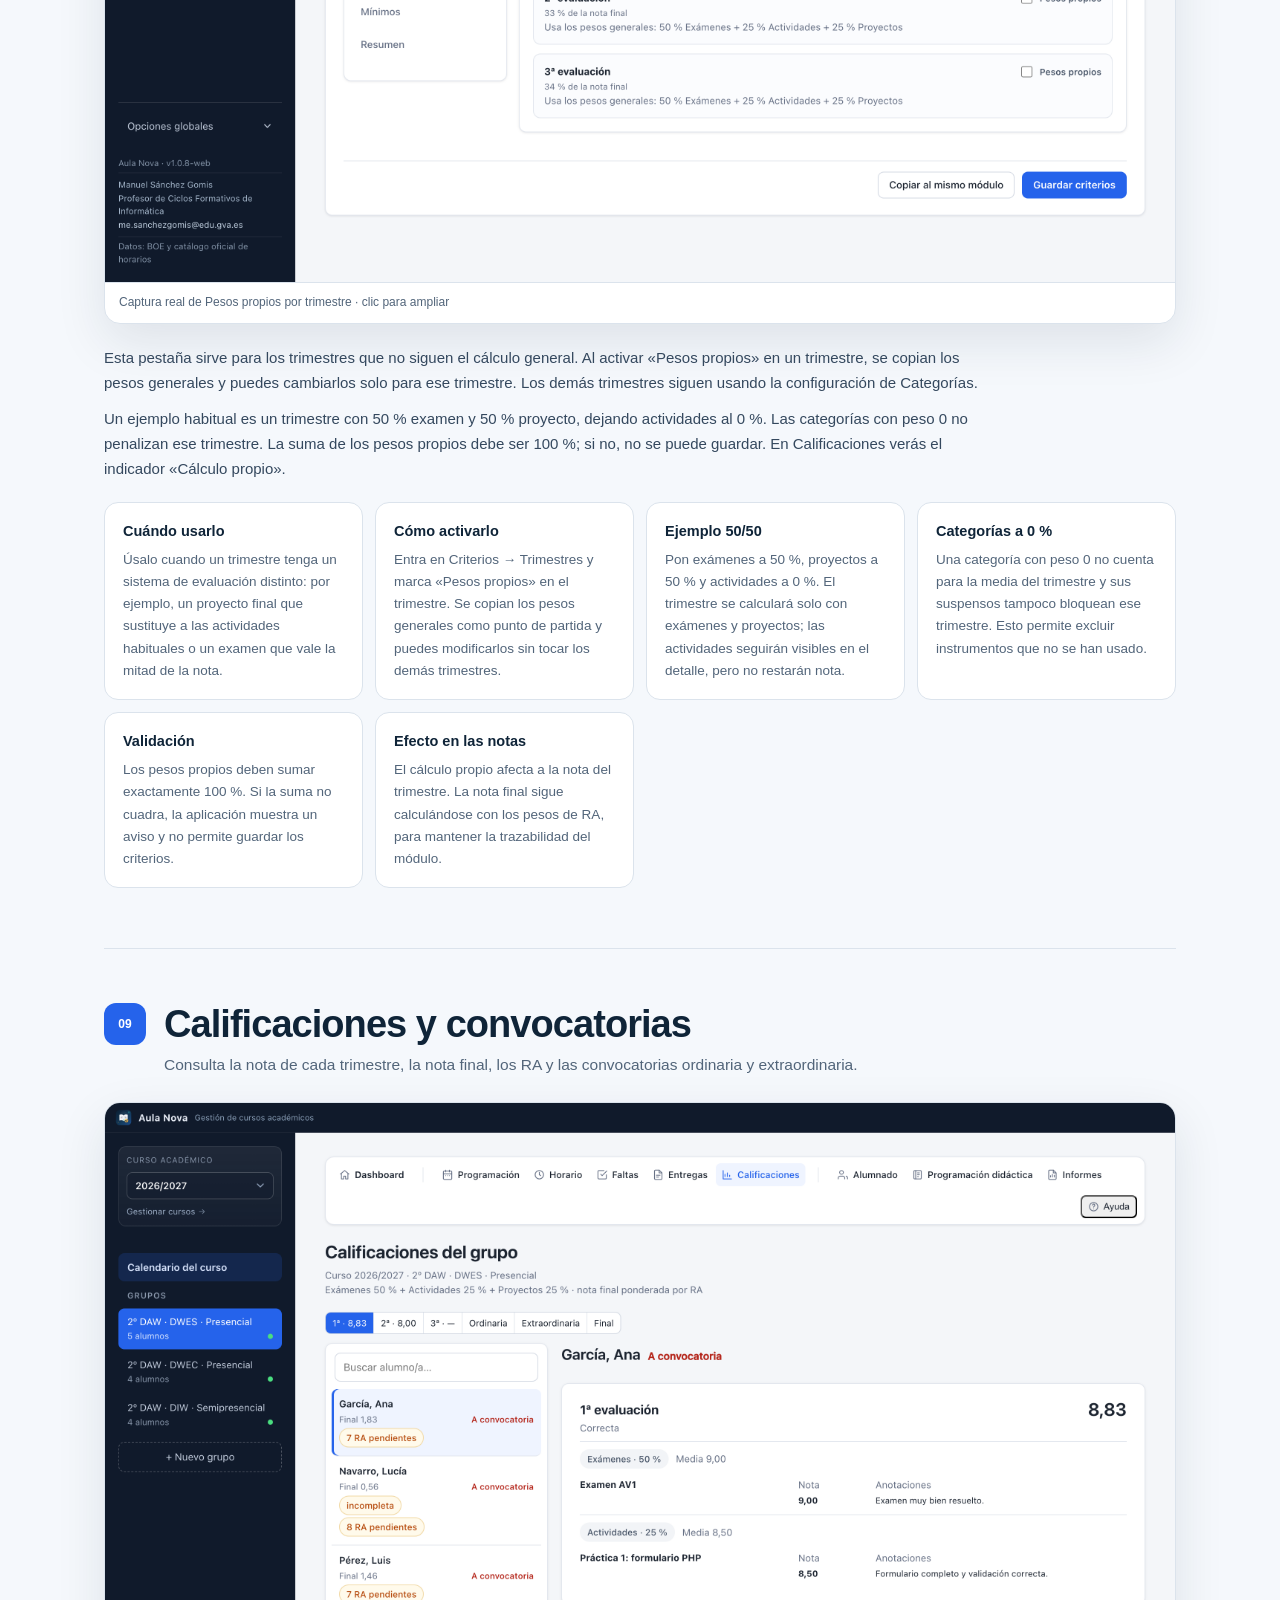
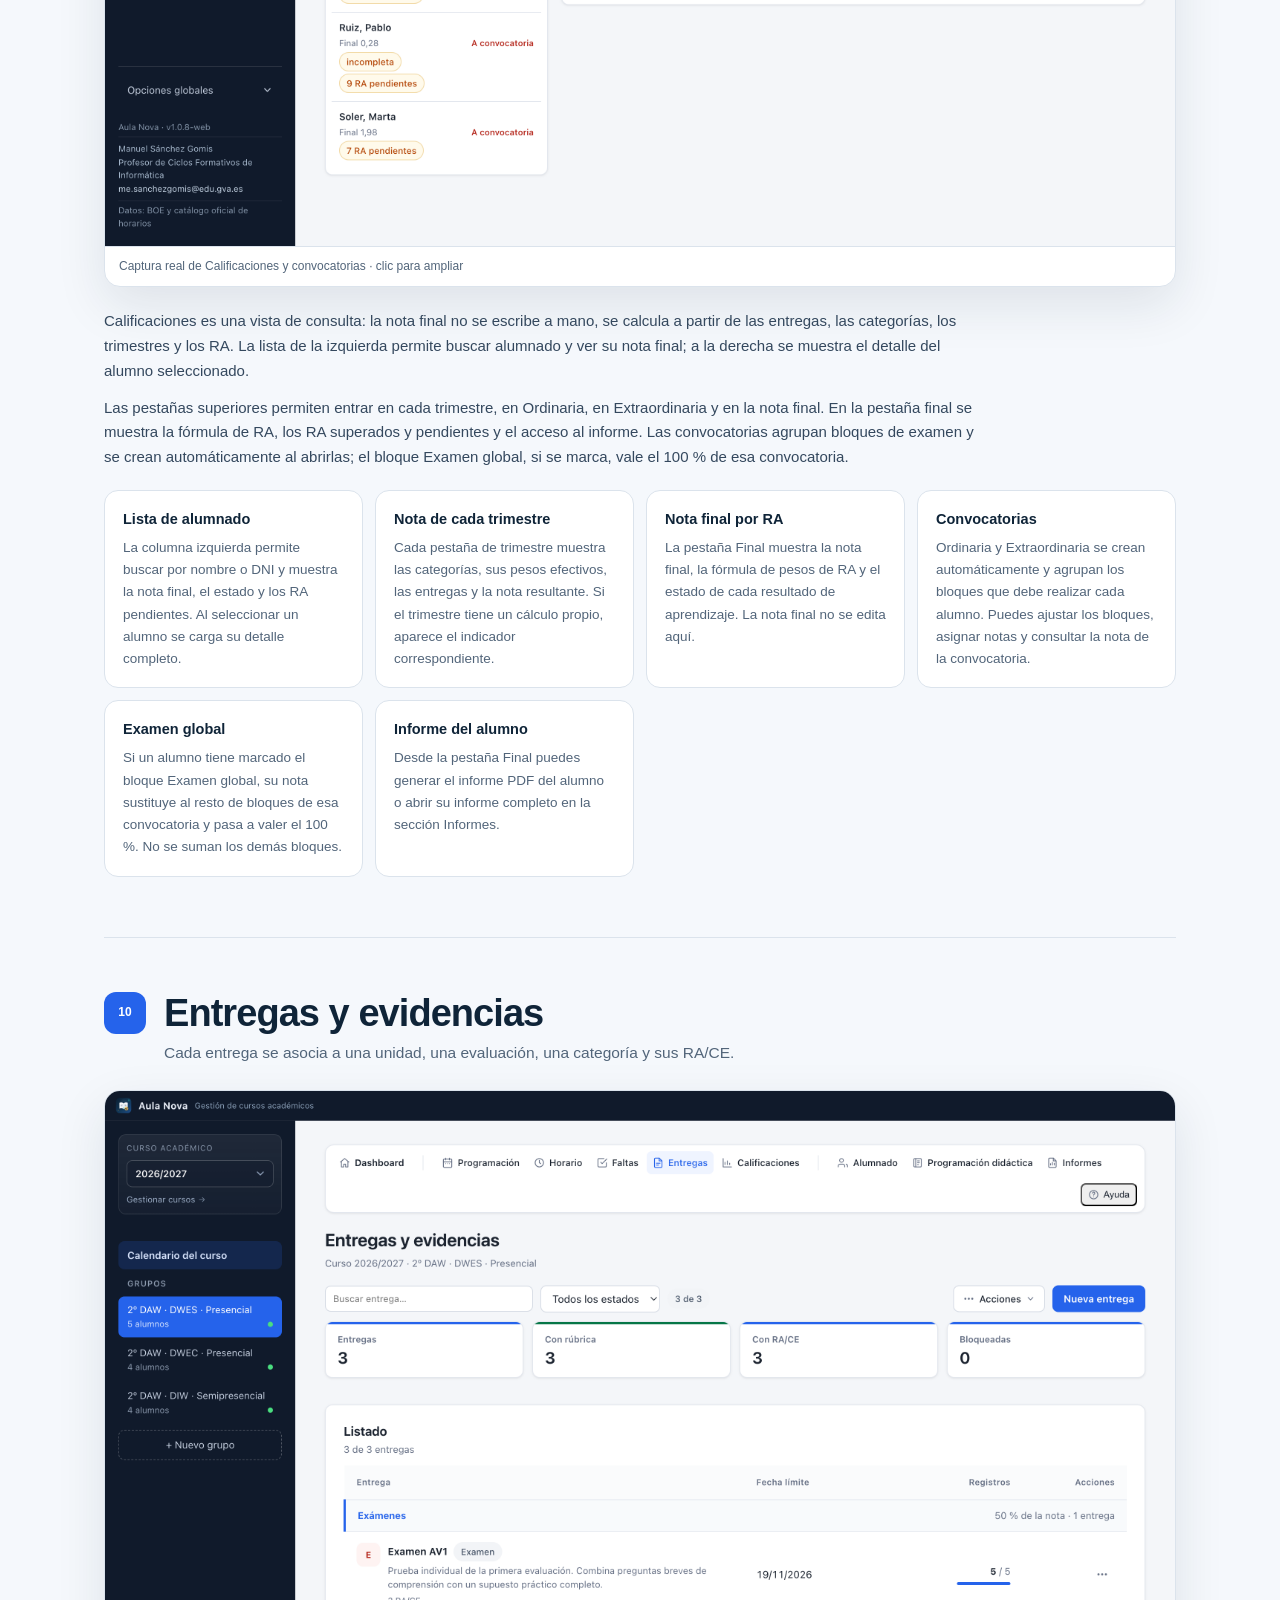
==== commit 11b1db06: "actualizar web y demo a 1.1.11" ====
--- a/index.html
+++ b/index.html
@@ -201,7 +201,7 @@
         <h1>Guía de uso</h1>
         <p>La misma guía que encontrarás dentro de la aplicación, con capturas reales de cada pantalla.</p>
         <div class="hero__meta">
-          <span>Versión 1.1.10</span>
+          <span>Versión 1.1.11</span>
           <span>Manuel Sánchez Gomis · Profesor de Ciclos Formativos de Informática</span>
           <a href="mailto:me.sanchezgomis@edu.gva.es">me.sanchezgomis@edu.gva.es</a>
           <a href="https://github.com/msanchez07/aula-nova-web" target="_blank" rel="noreferrer">
@@ -1110,7 +1110,7 @@
 
     <footer class="pie">
       <div class="pie__interior">
-        <span>Aula Nova · Guía de uso · v1.1.10</span>
+        <span>Aula Nova · Guía de uso · v1.1.11</span>
         <span>Manuel Sánchez Gomis · me.sanchezgomis@edu.gva.es</span>
       </div>
     </footer>
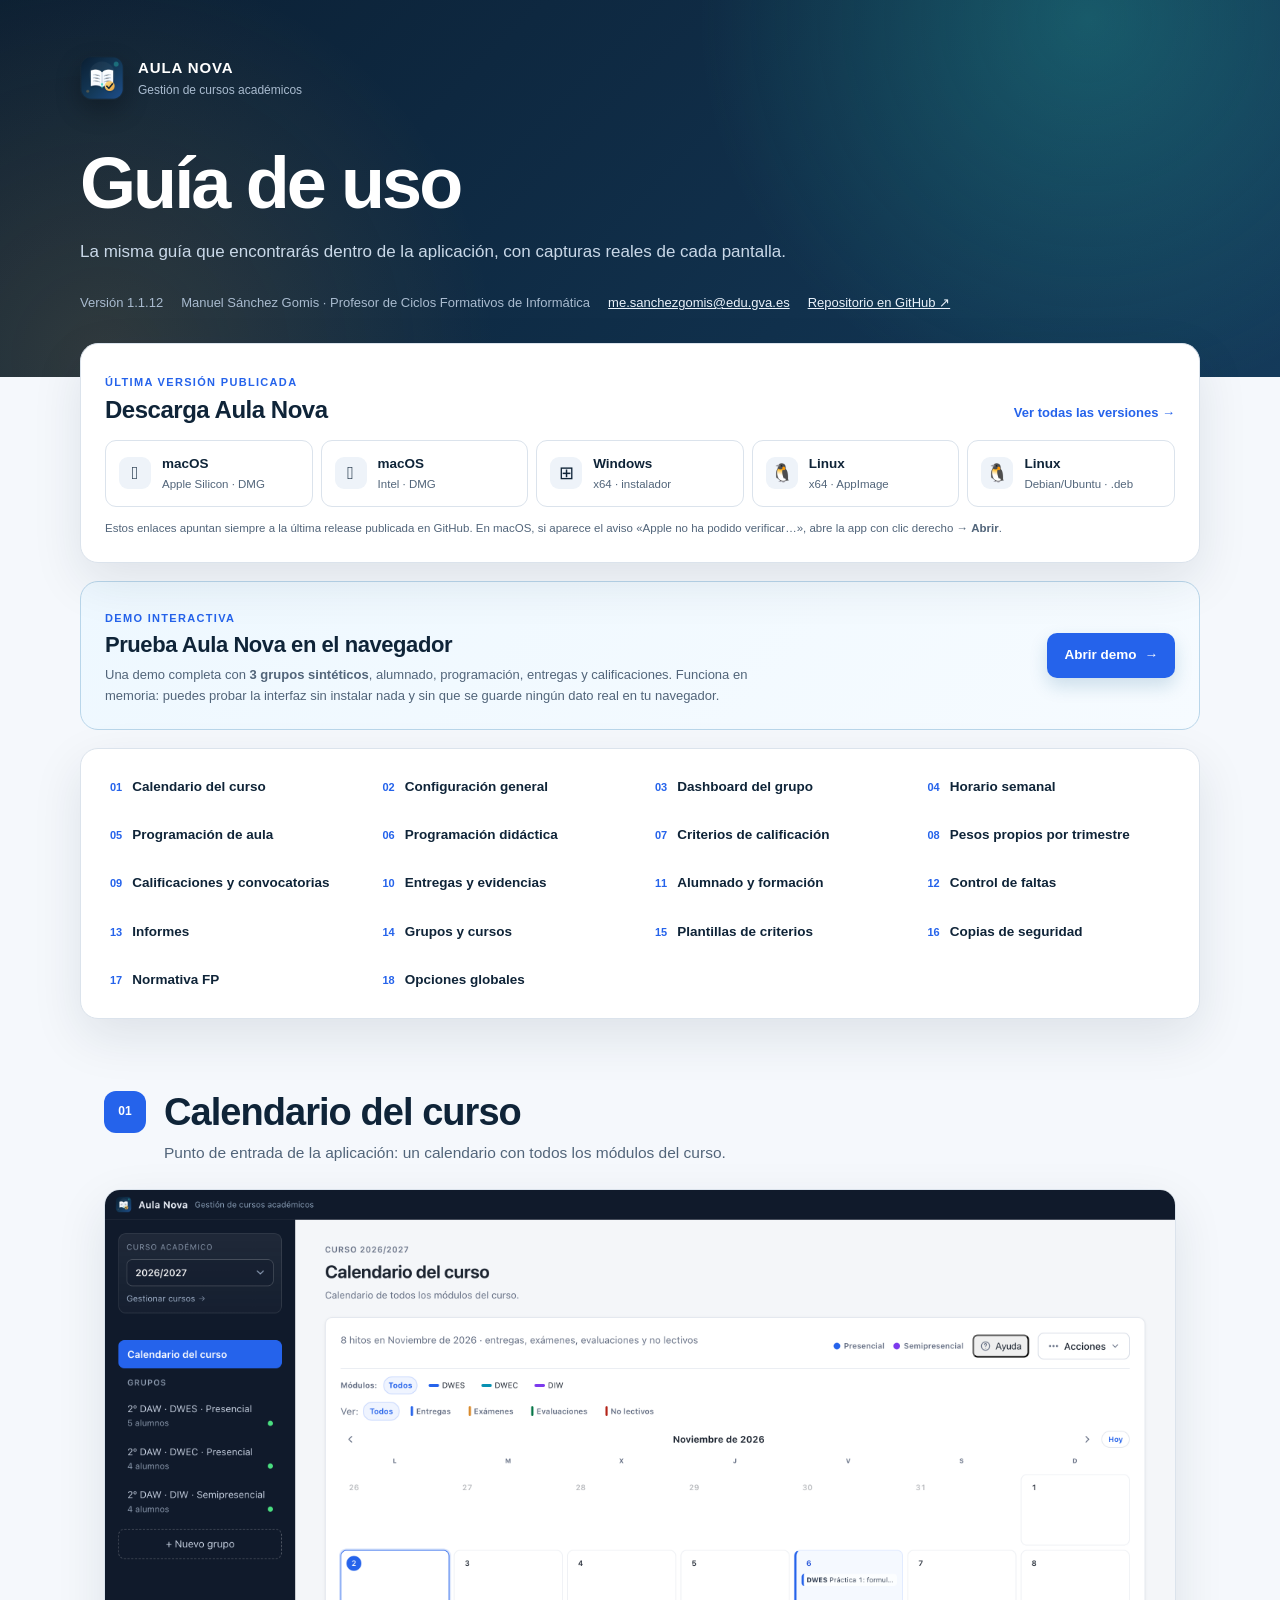
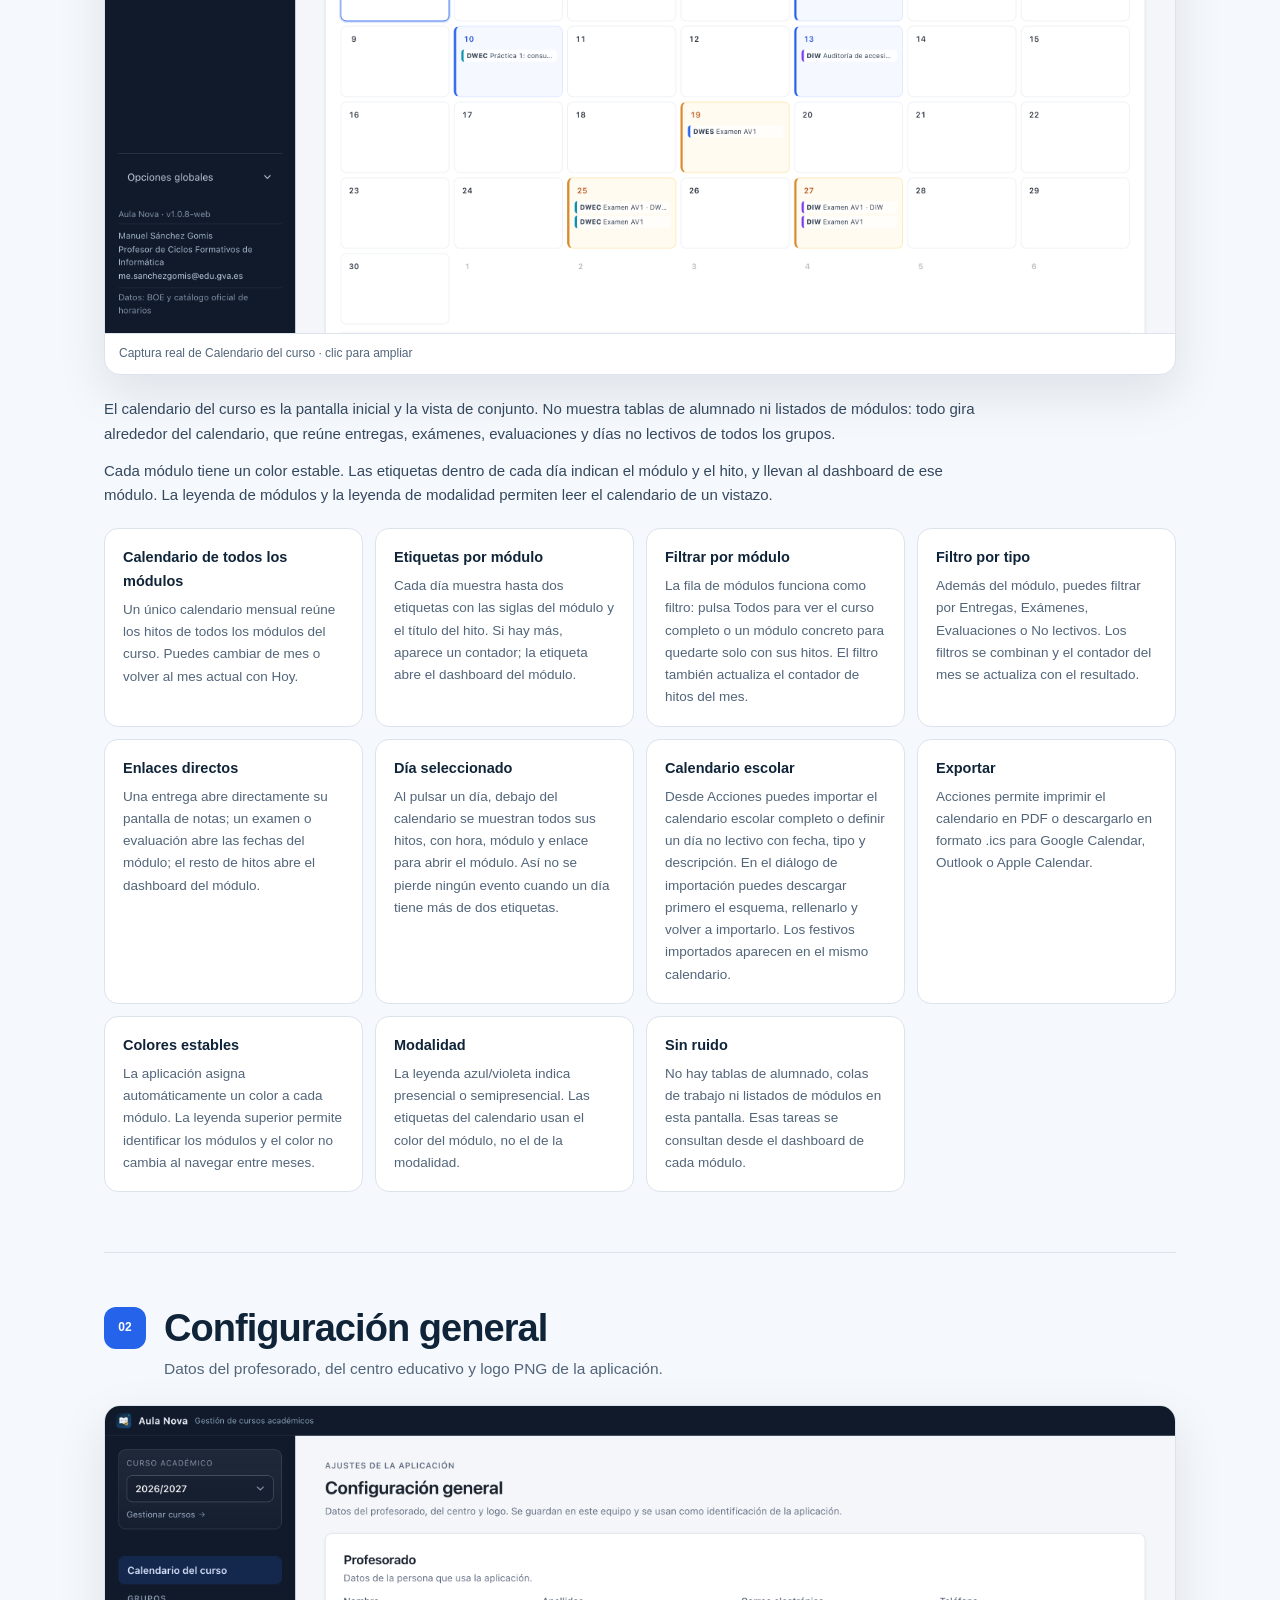
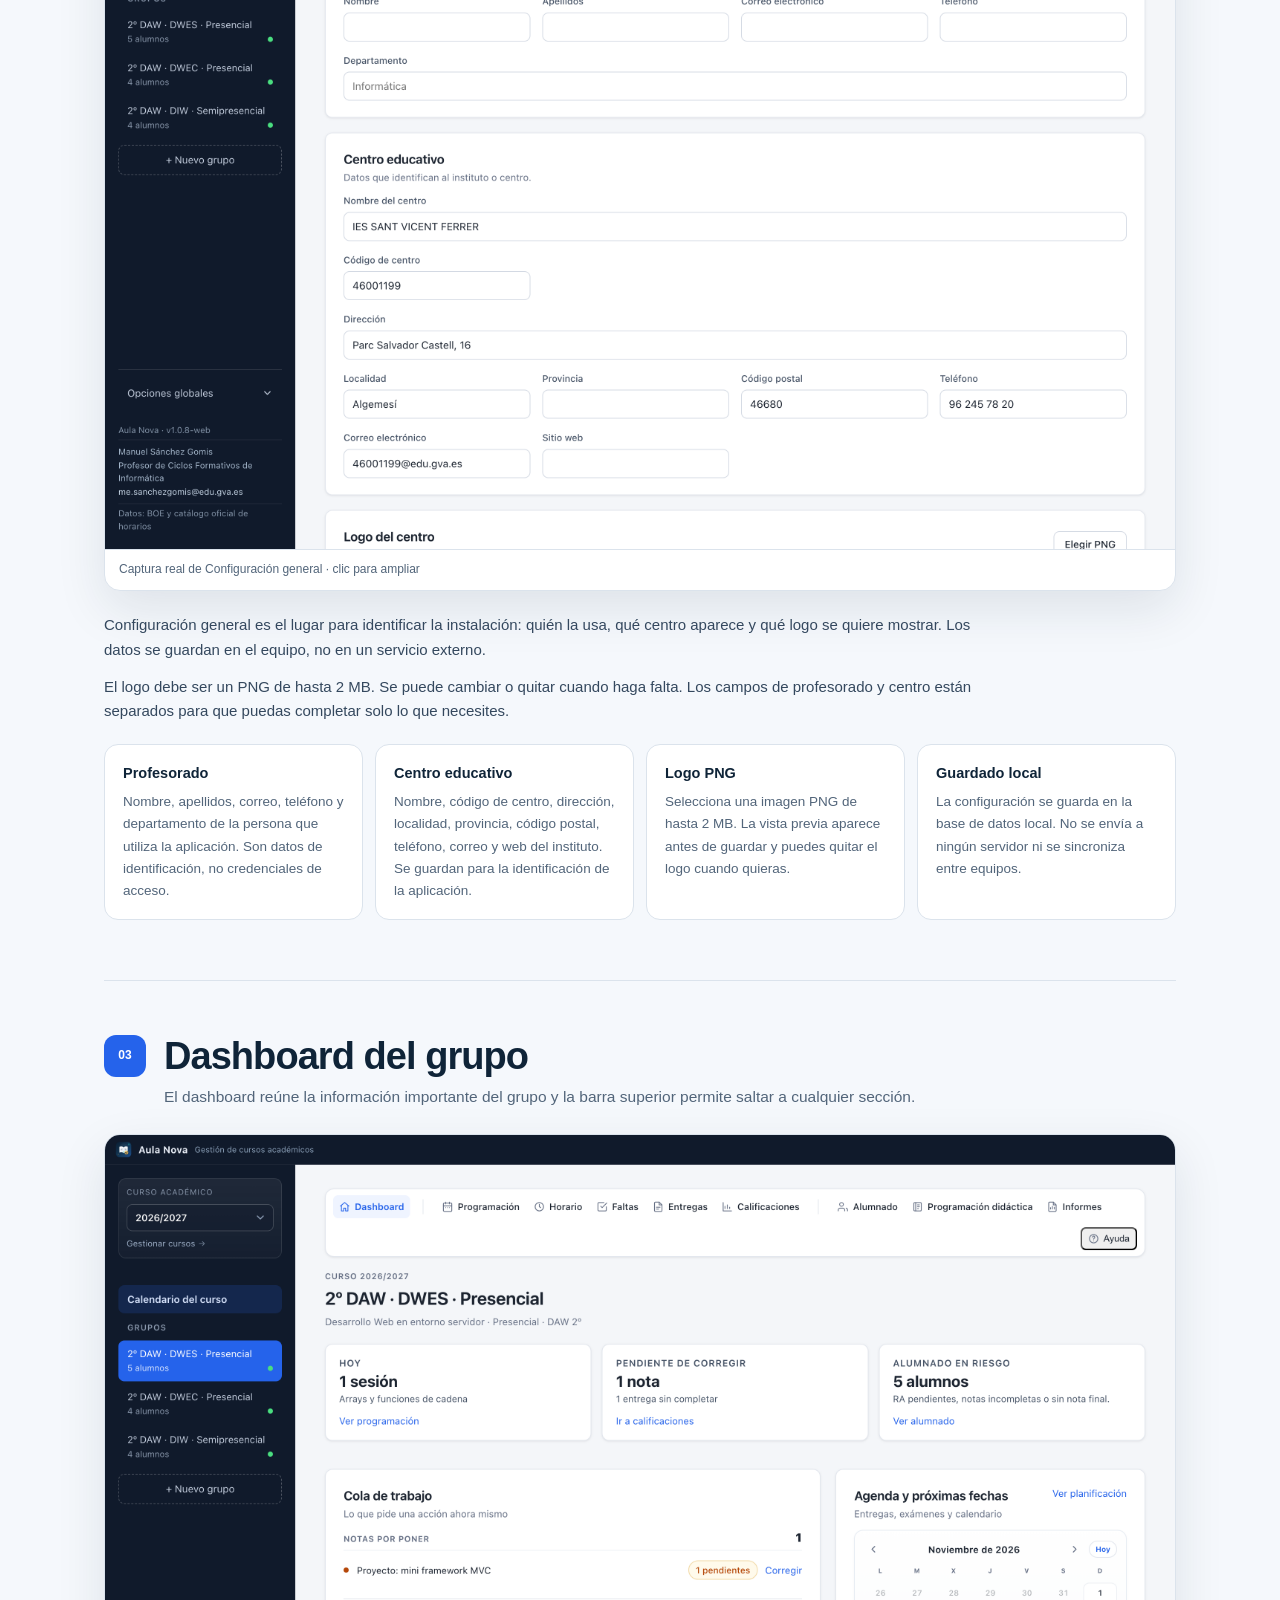
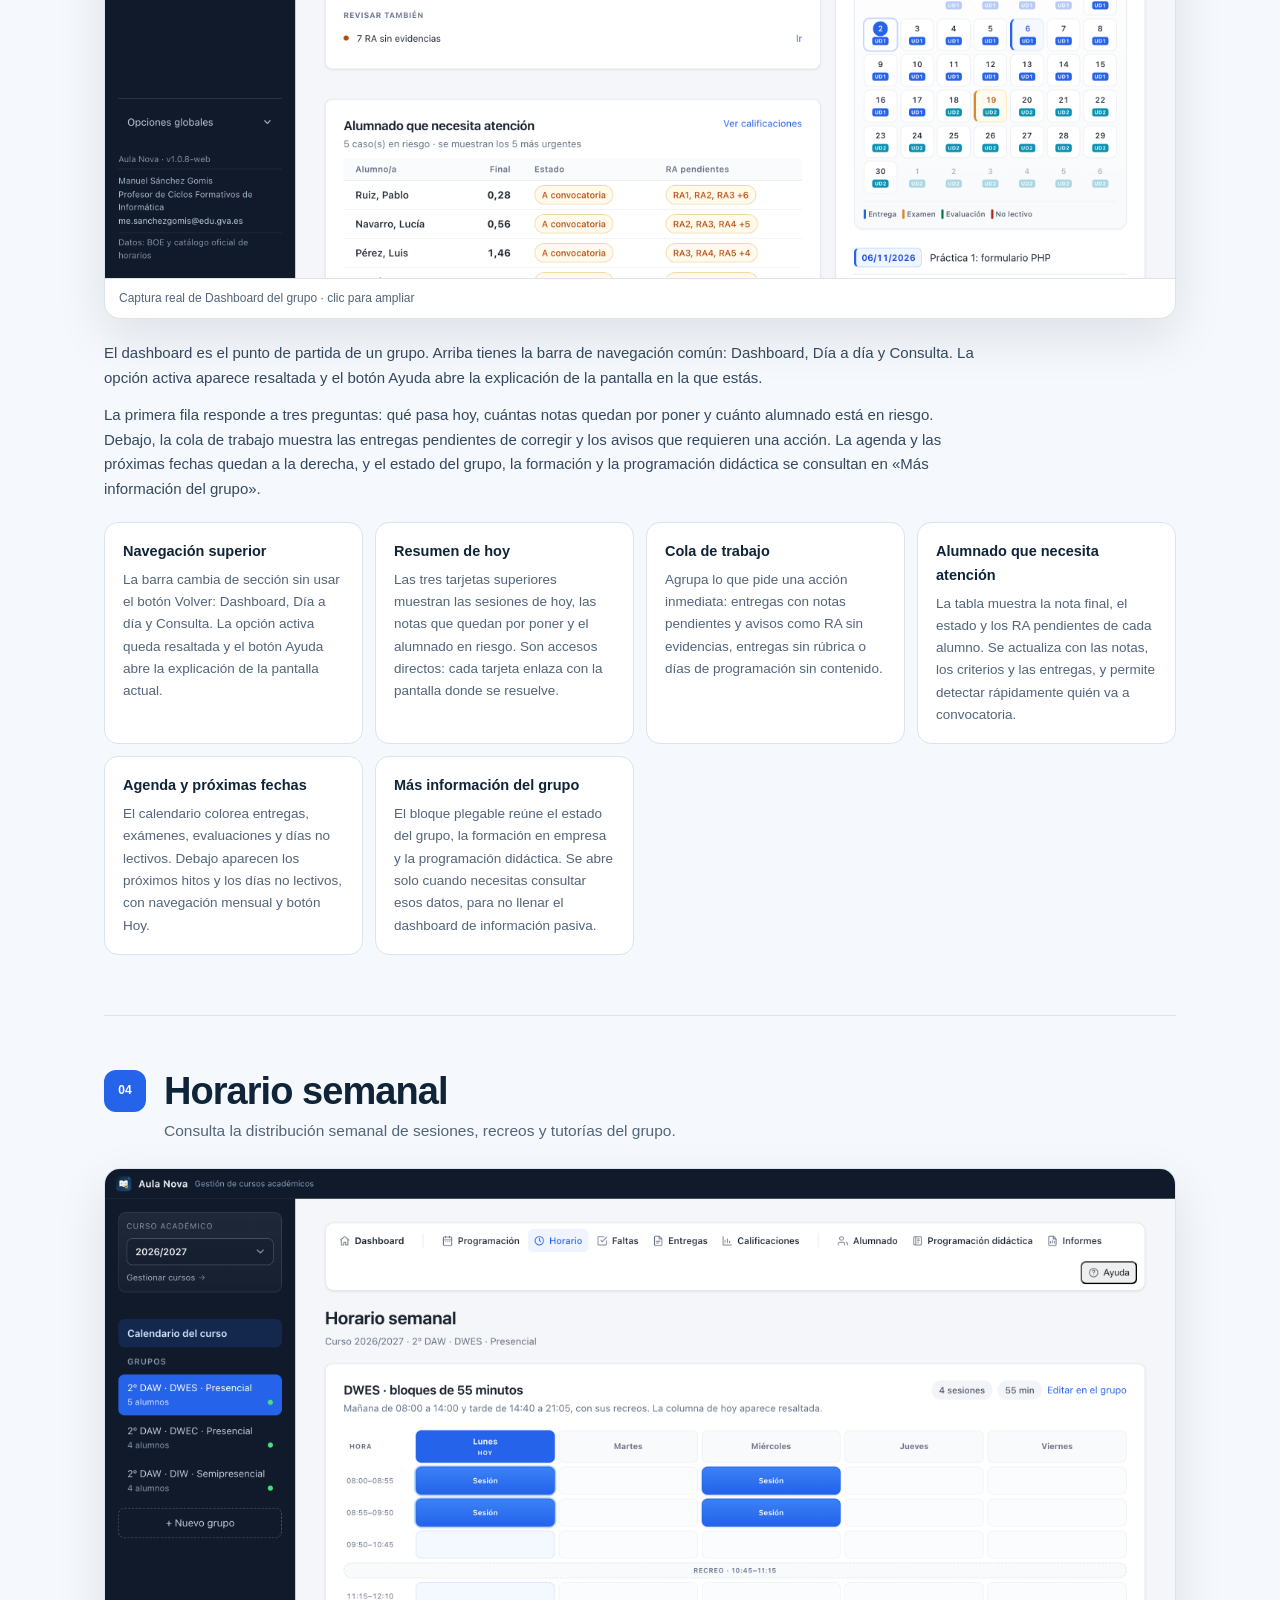
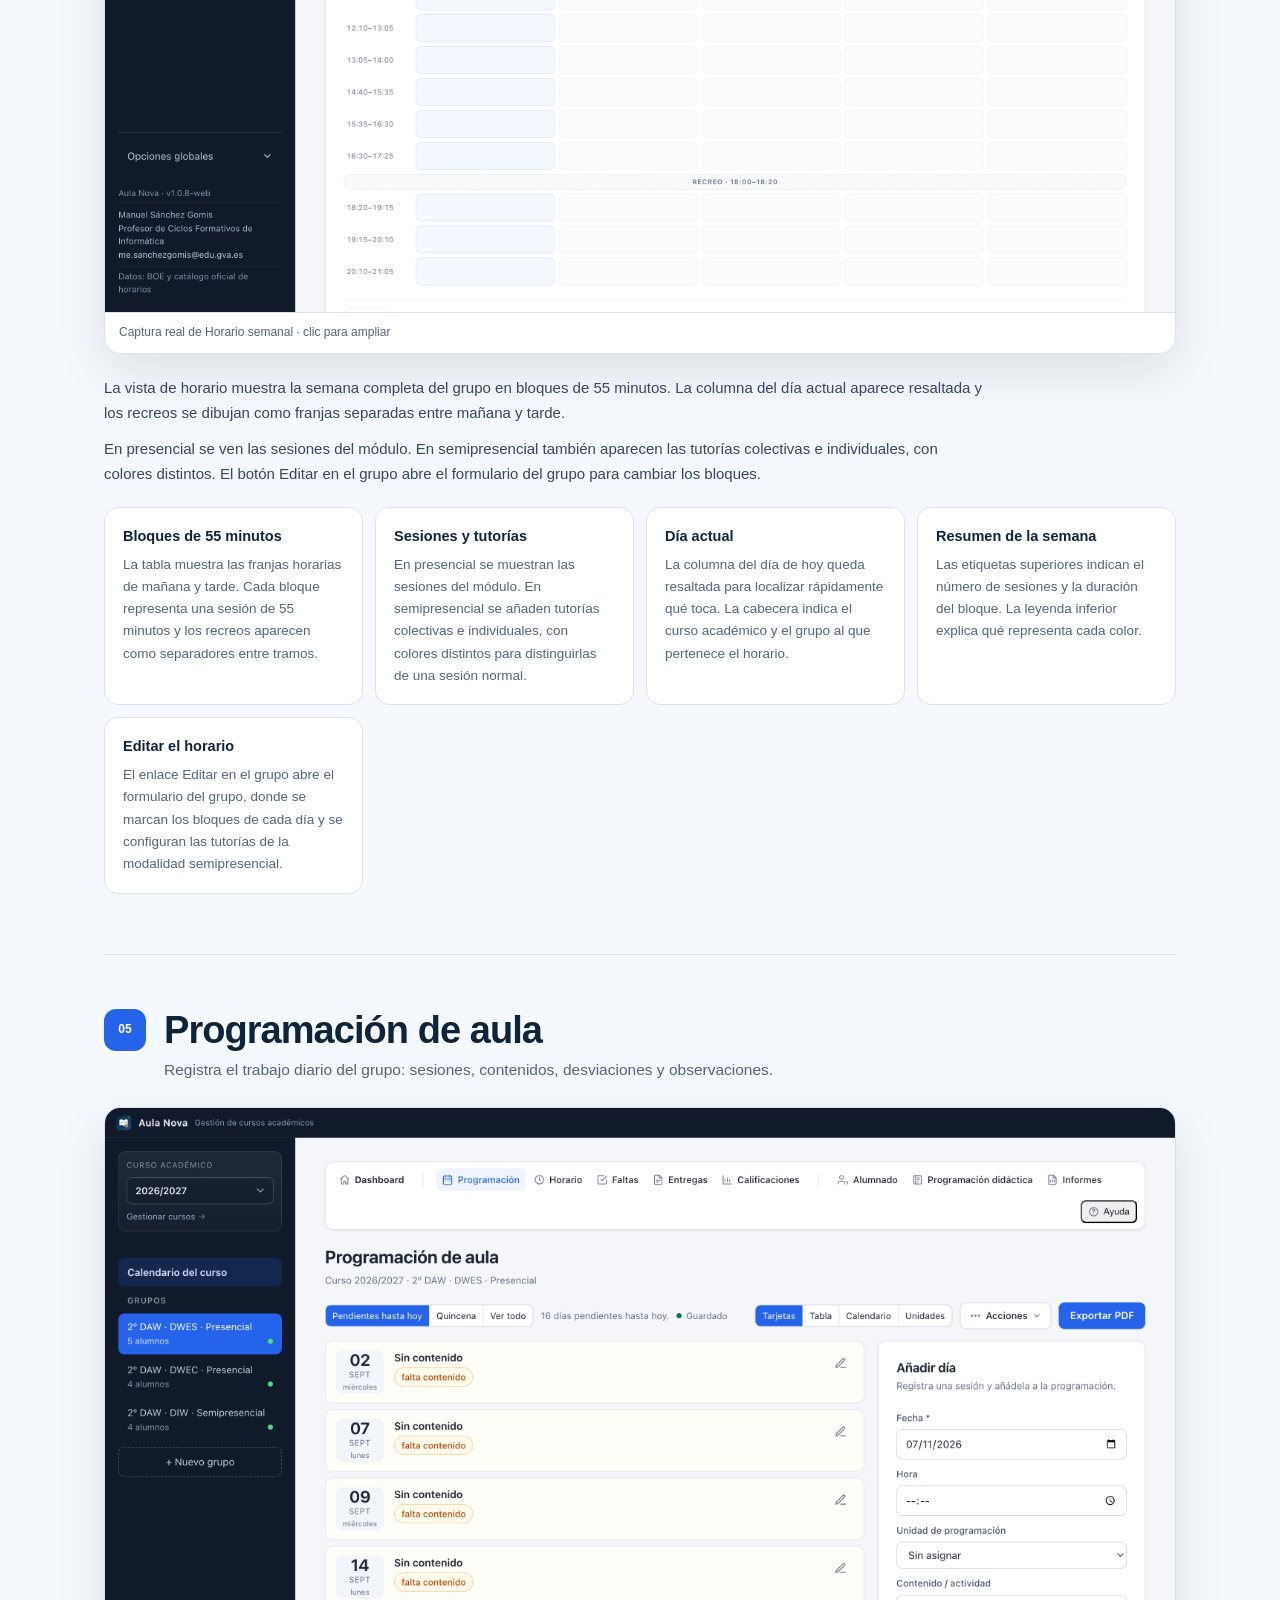
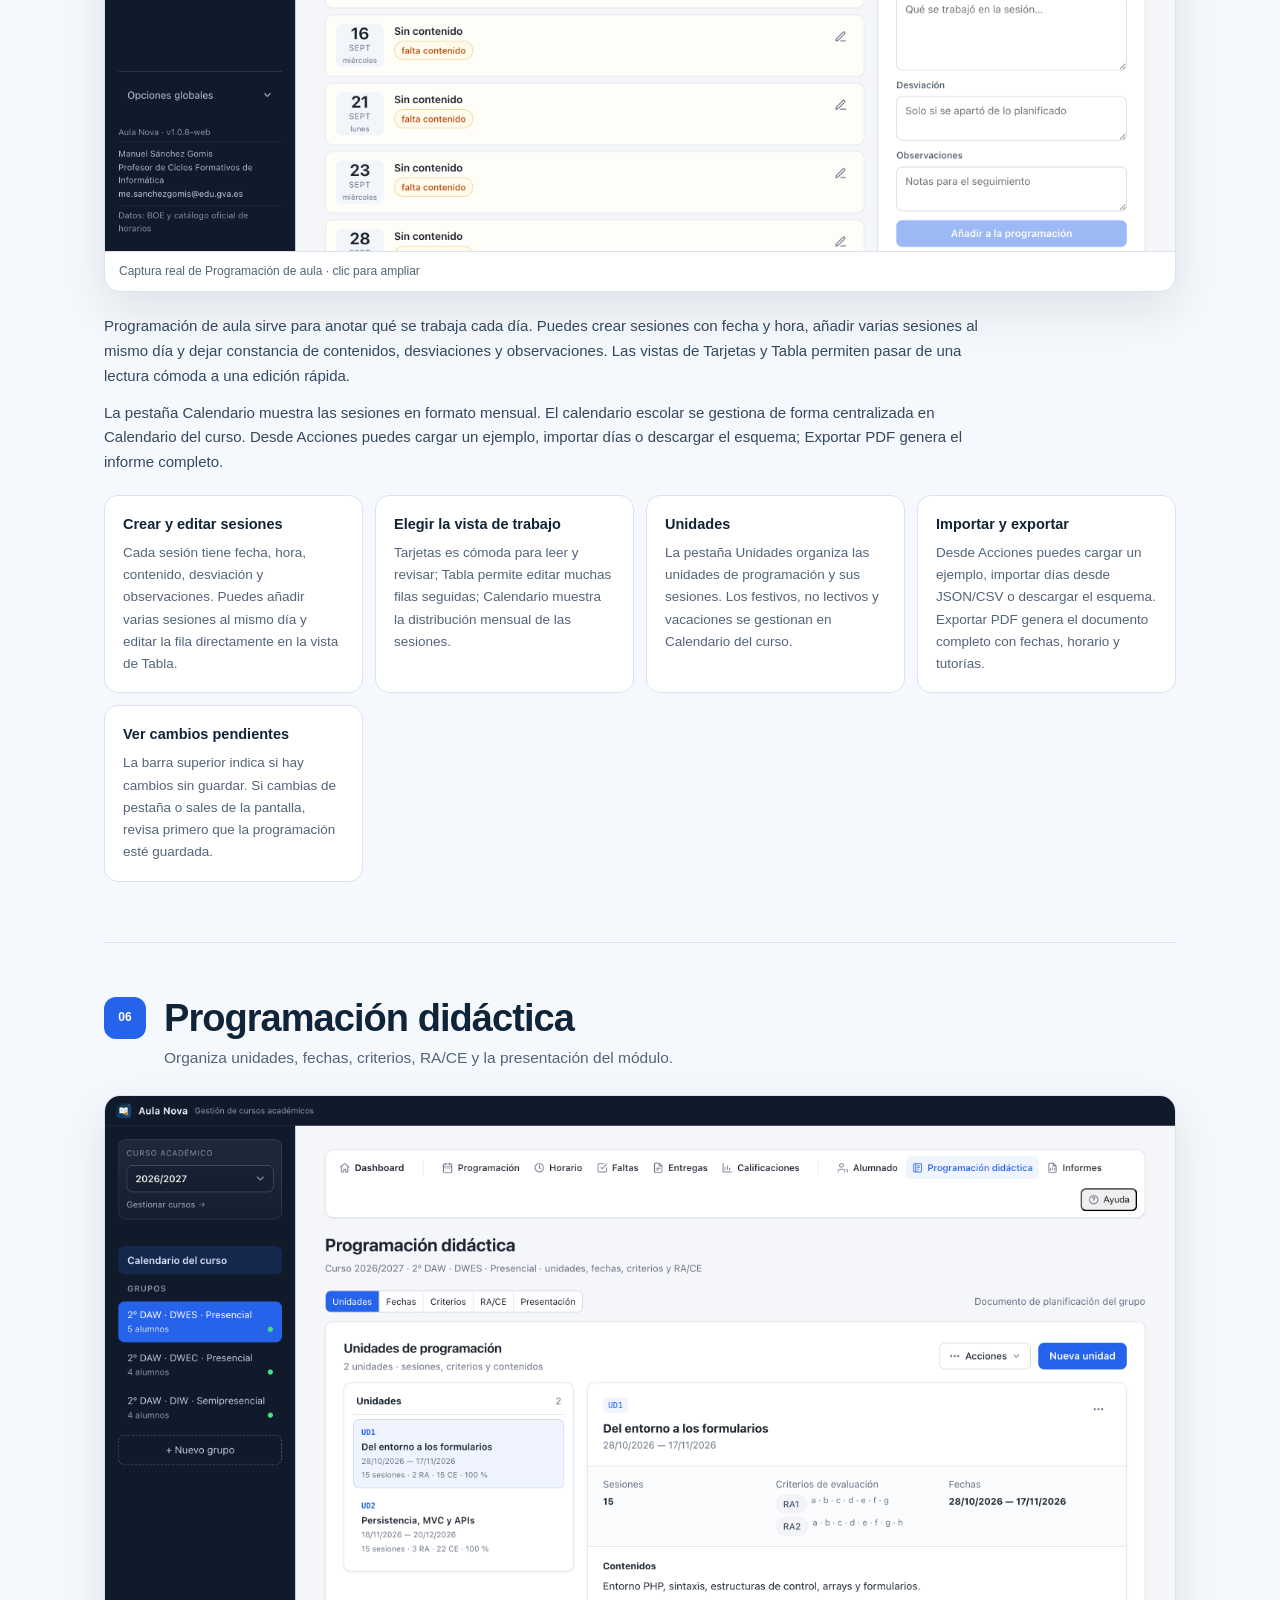
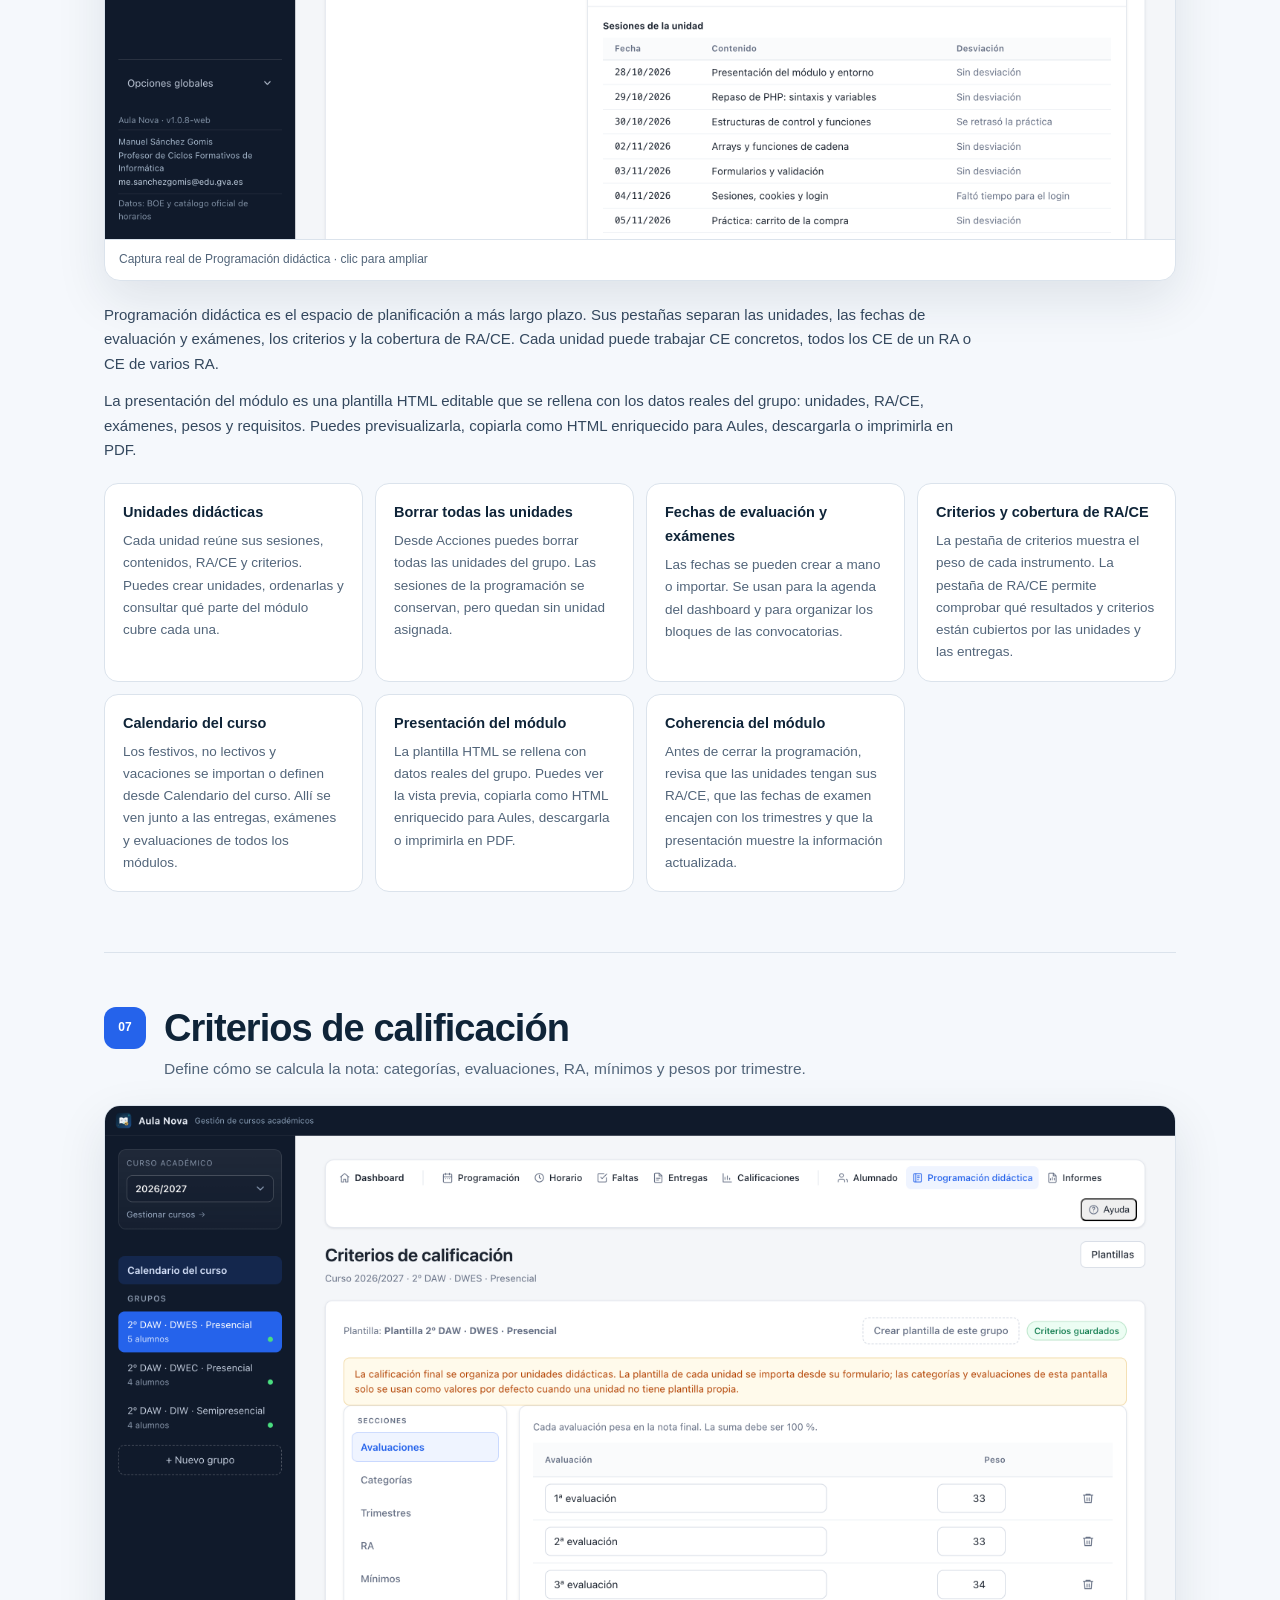
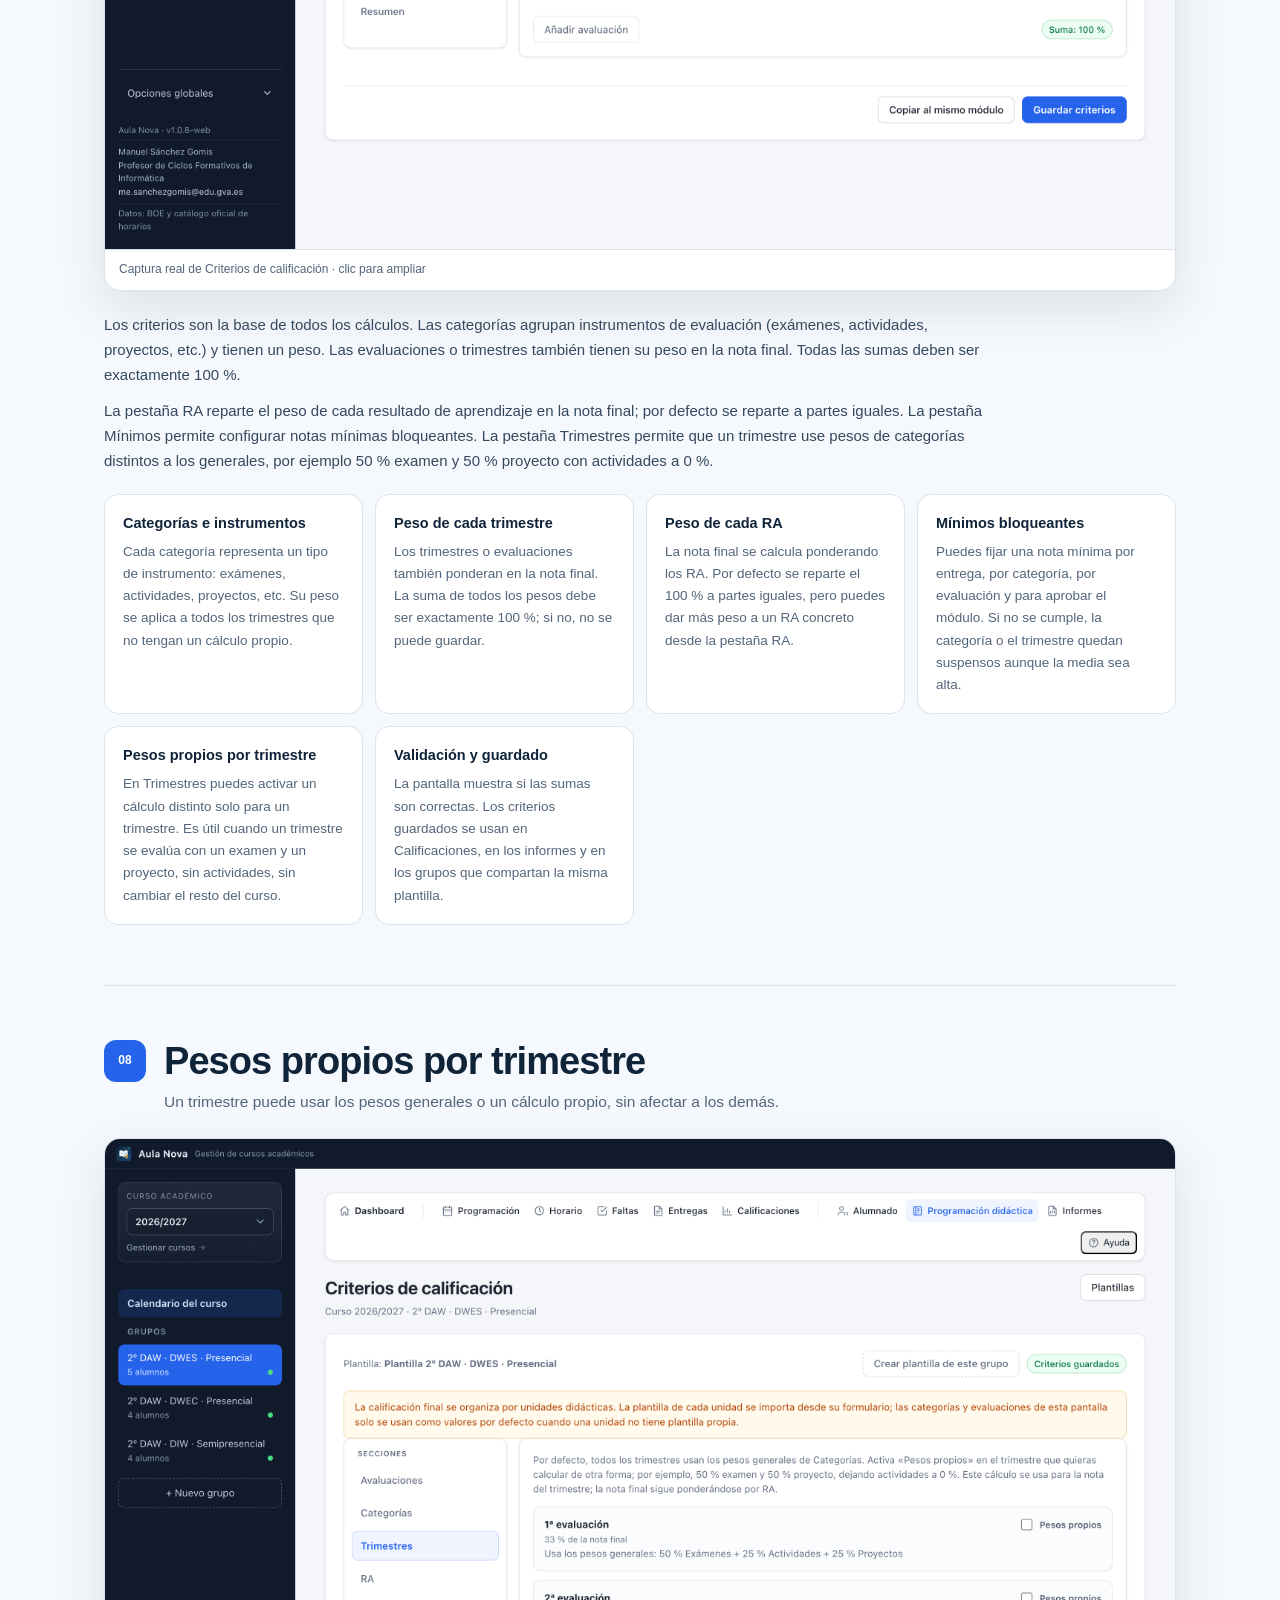
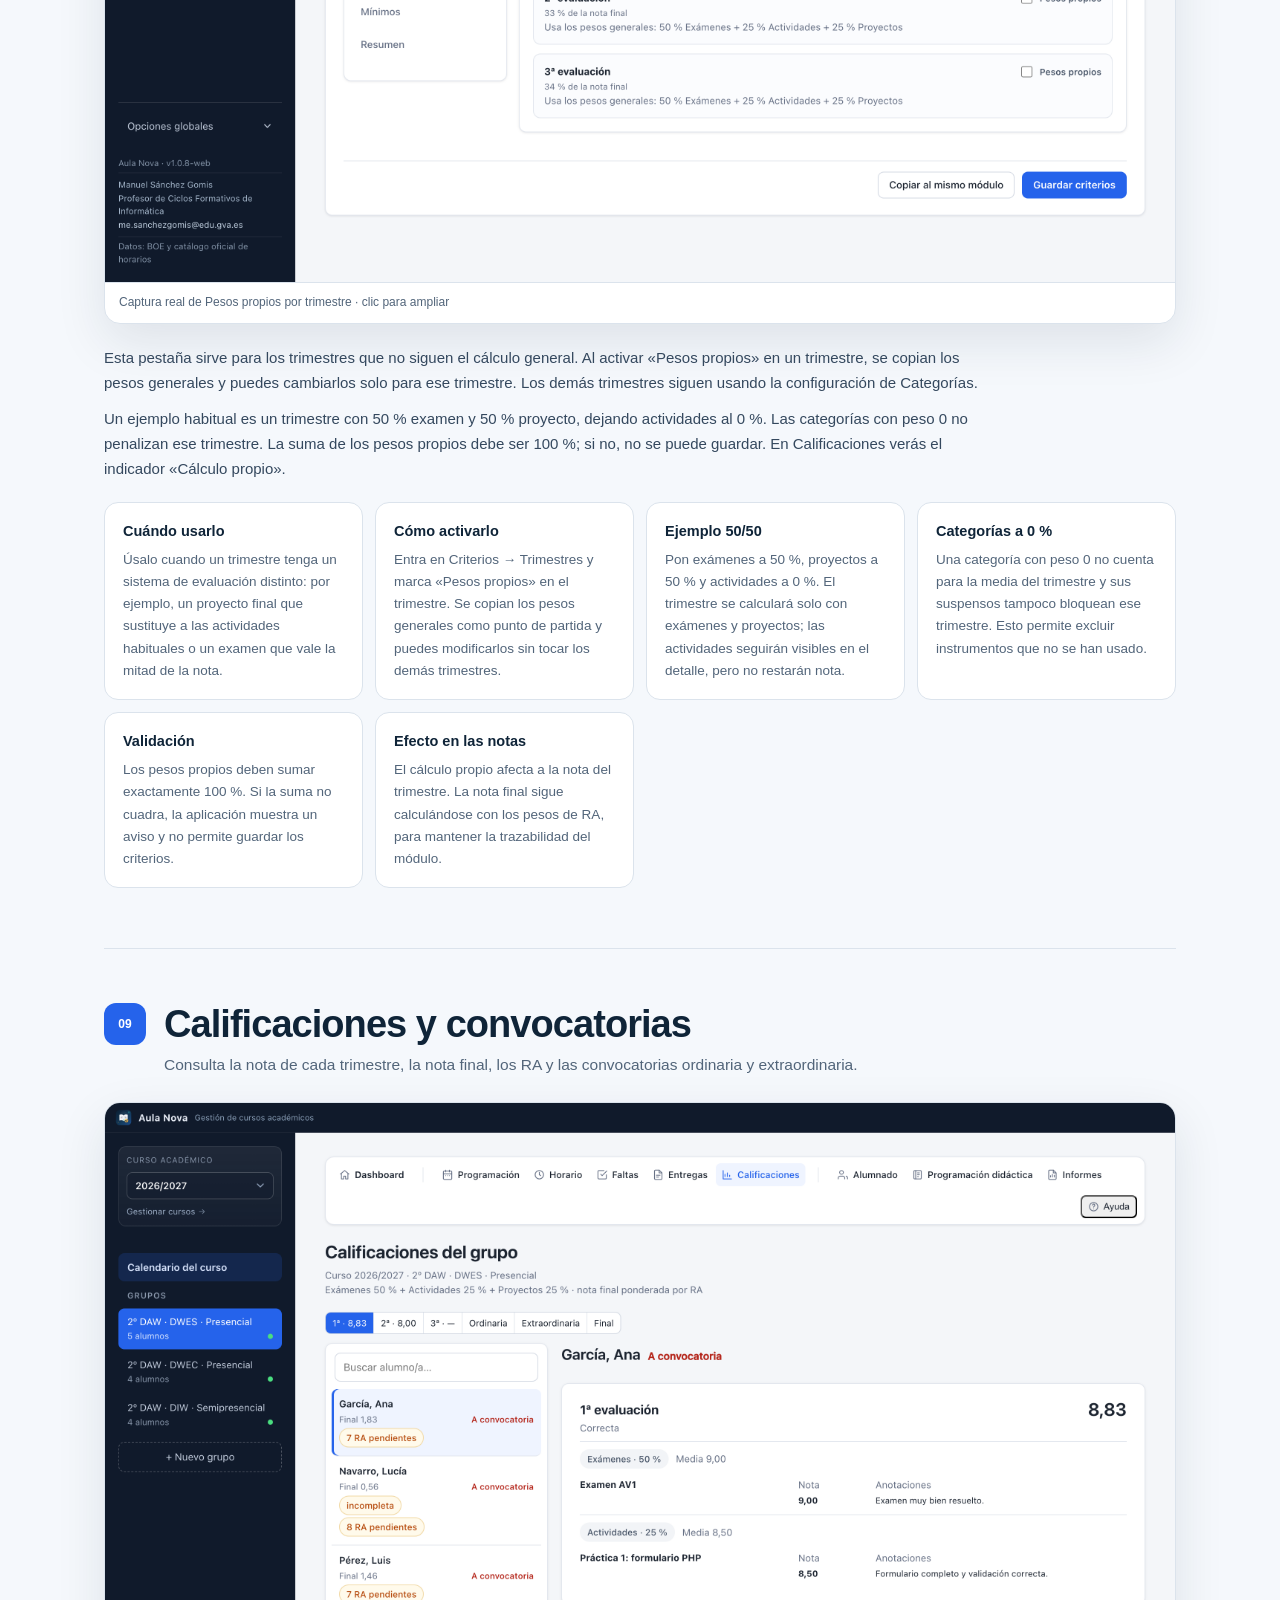
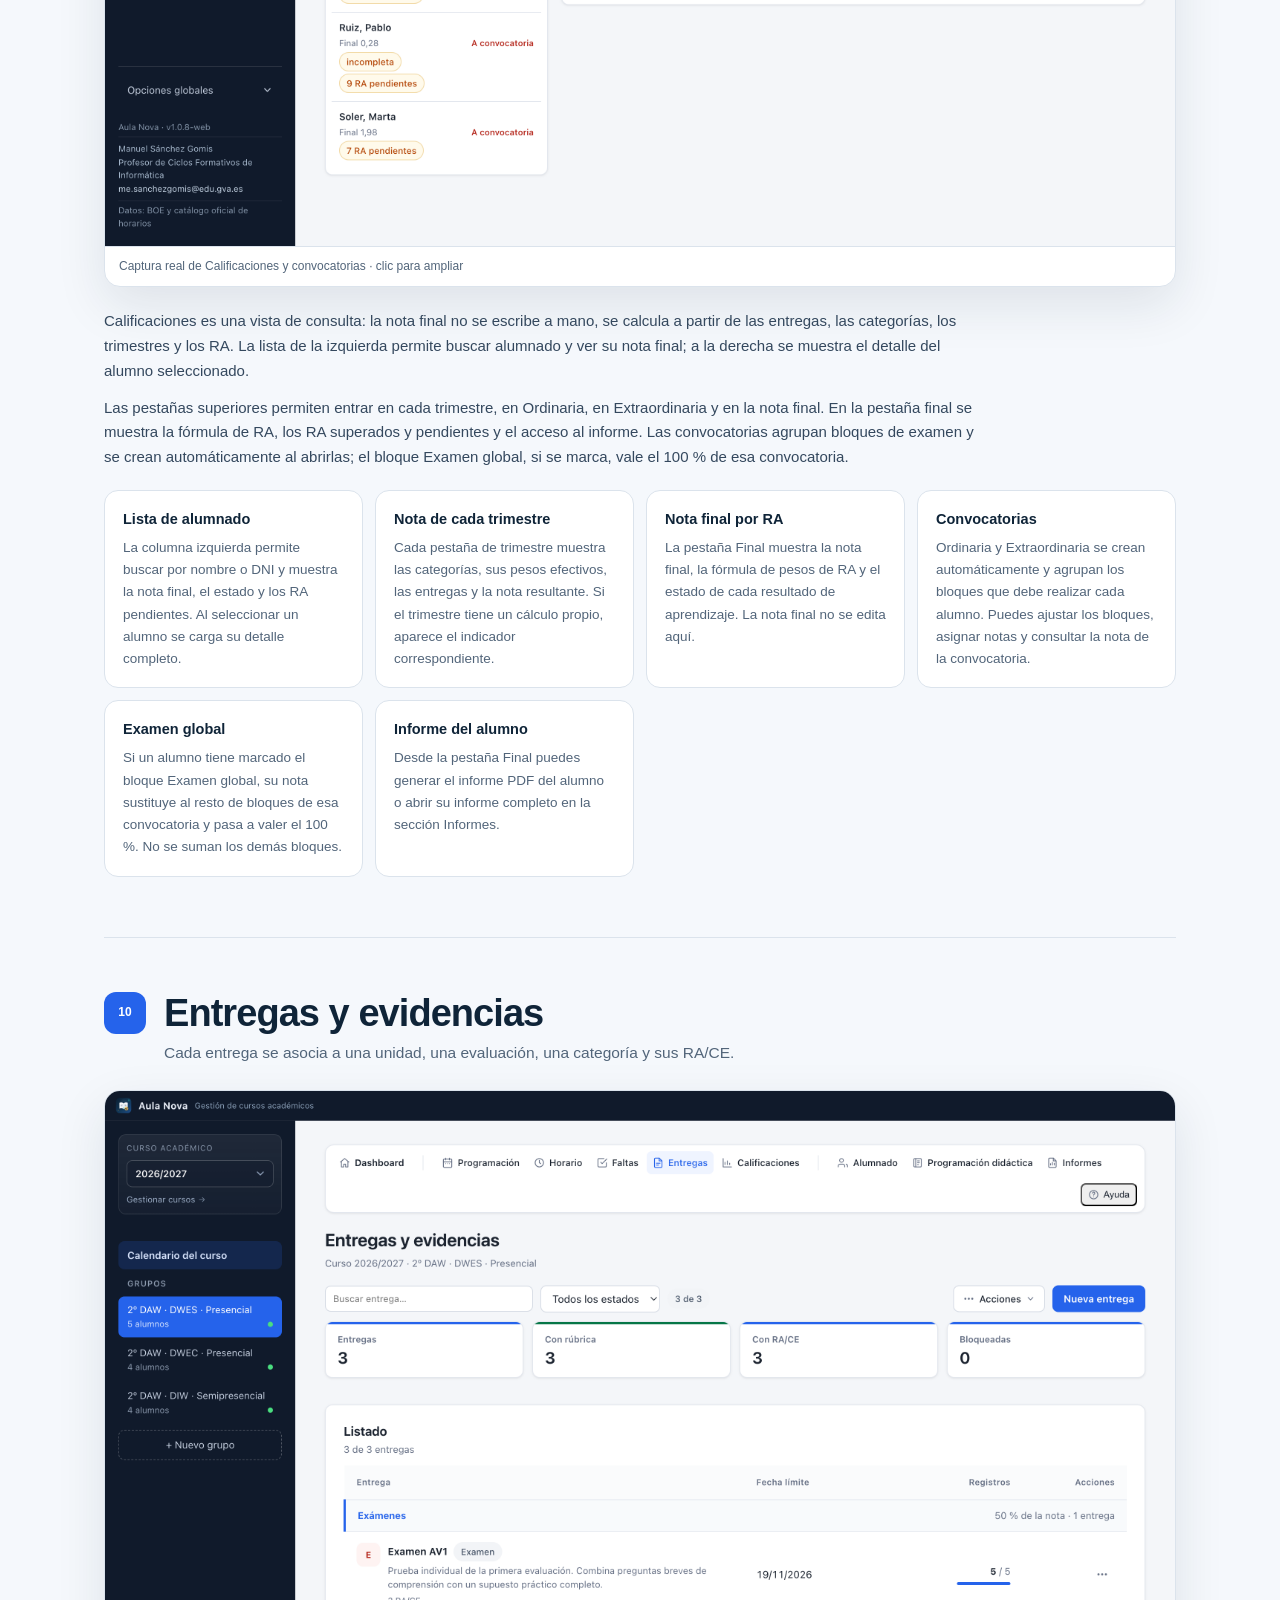
==== commit 77abfbcc: "docs: actualizar web y demo" ====
--- a/index.html
+++ b/index.html
@@ -201,7 +201,7 @@
         <h1>Guía de uso</h1>
         <p>La misma guía que encontrarás dentro de la aplicación, con capturas reales de cada pantalla.</p>
         <div class="hero__meta">
-          <span>Versión 1.1.11</span>
+          <span>Versión 1.1.12</span>
           <span>Manuel Sánchez Gomis · Profesor de Ciclos Formativos de Informática</span>
           <a href="mailto:me.sanchezgomis@edu.gva.es">me.sanchezgomis@edu.gva.es</a>
           <a href="https://github.com/msanchez07/aula-nova-web" target="_blank" rel="noreferrer">
@@ -1110,7 +1110,7 @@
 
     <footer class="pie">
       <div class="pie__interior">
-        <span>Aula Nova · Guía de uso · v1.1.11</span>
+        <span>Aula Nova · Guía de uso · v1.1.12</span>
         <span>Manuel Sánchez Gomis · me.sanchezgomis@edu.gva.es</span>
       </div>
     </footer>
